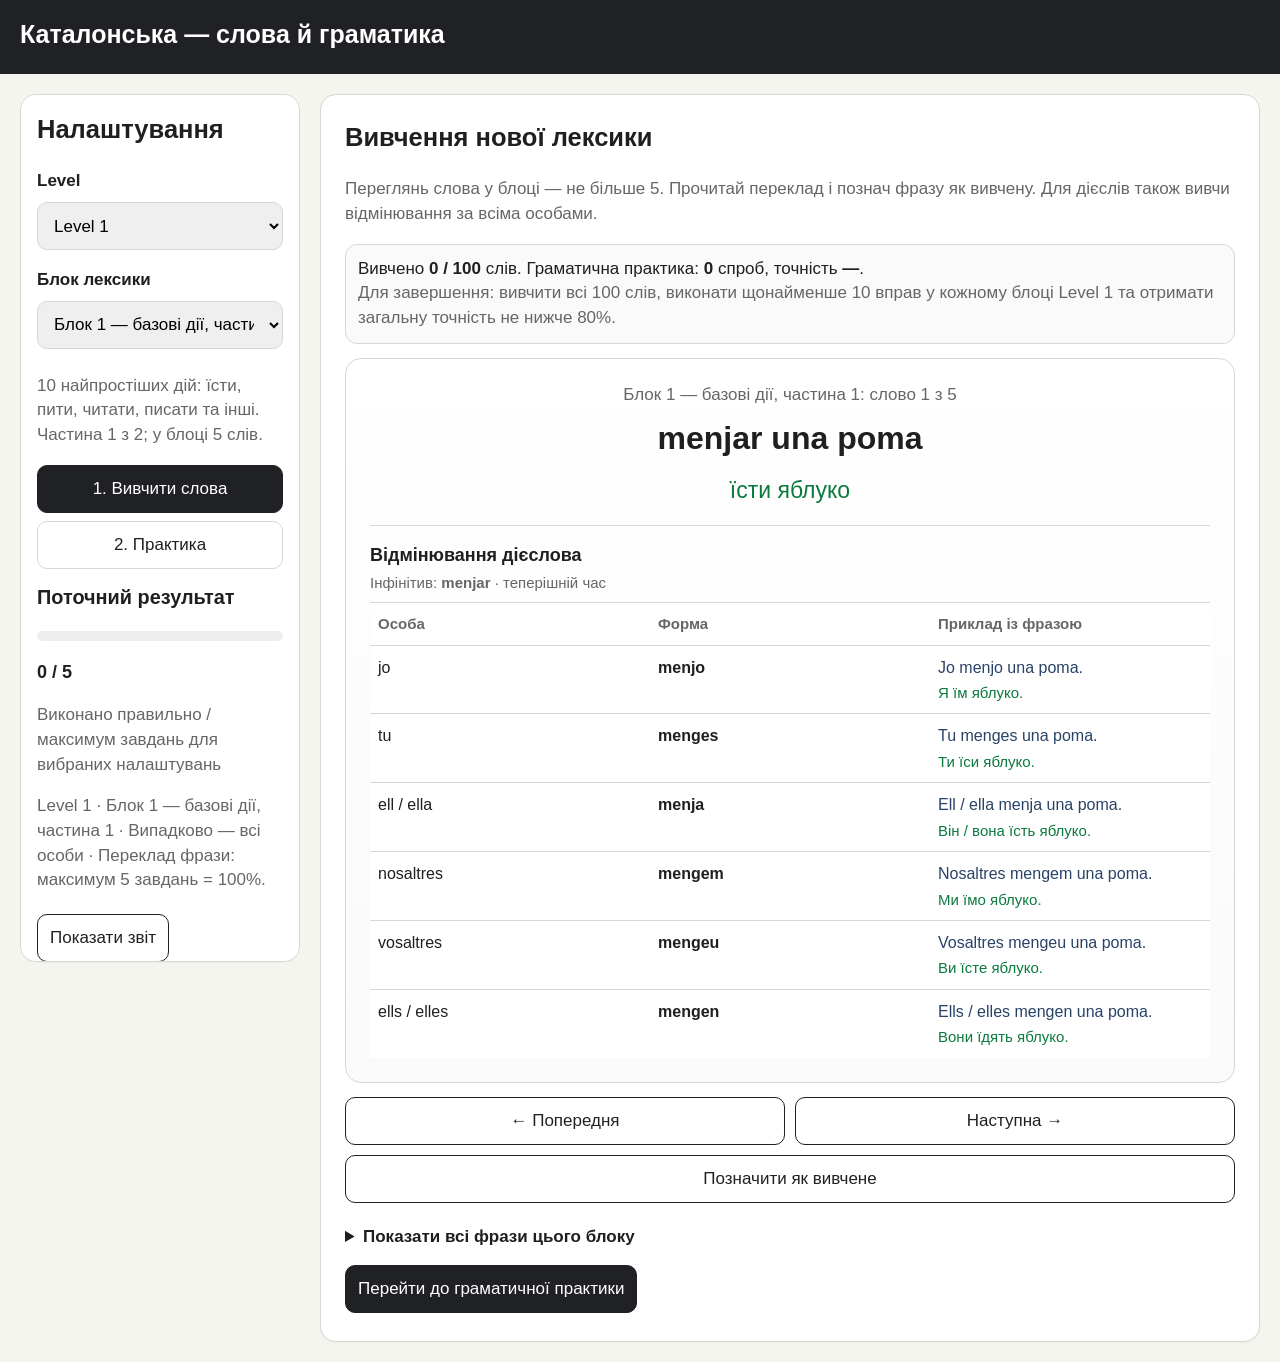
==== grammar.html @ 1c1ea281 "Preserve existing Catalan trainer under Grammar section" ====
<!DOCTYPE html>
<html lang="uk">
<head>
<meta name="robots" content="noindex">
  <meta charset="UTF-8">
  <meta name="viewport" content="width=device-width, initial-scale=1.0">
  <title>Каталонська — слова, дієслова й граматика</title>
  <style>
    :root {
      --bg:#f5f5f0; --card:#fff; --ink:#1f1f1f; --muted:#666; --line:#d8d8d0;
      --accent:#202124; --ok:#0a7a3d; --bad:#b3261e; --warn:#956000;
      --soft:#eef3ff; --soft2:#f2f7f0;
    }
    *{box-sizing:border-box}
    body{margin:0;font-family:Arial,Helvetica,sans-serif;background:var(--bg);color:var(--ink);line-height:1.45}
    header{background:var(--accent);color:#fff;padding:22px 18px}
    header h1{margin:0 0 6px;font-size:25px}
    header p{margin:0;color:#ddd}
    main{max-width:1240px;margin:0 auto;padding:18px;display:grid;grid-template-columns:1fr;gap:16px}
    @media(min-width:980px){main{grid-template-columns:340px 1fr}}
    .card{background:var(--card);border:1px solid var(--line);border-radius:16px;padding:16px;box-shadow:0 1px 2px rgba(0,0,0,.04)}
    h2,h3{margin-top:0}
    label{display:block;margin-top:10px}
    button,input,select{font-size:16px;border-radius:10px;border:1px solid var(--line);padding:10px 12px}
    select,input{width:100%;margin:8px 0}
    button{background:var(--accent);color:#fff;border-color:var(--accent);cursor:pointer;margin:4px 4px 4px 0}
    button.secondary{background:#fff;color:var(--accent)}
    button.danger{background:#8a1c14;border-color:#8a1c14}
    button:disabled{opacity:.55;cursor:not-allowed}
    button.lesson{display:block;width:100%;text-align:left;background:#fff;color:var(--accent);border-color:var(--line);margin:7px 0;padding:9px 11px}
    button.lesson.active{background:var(--accent);color:#fff}
    .lesson-group{border:1px solid var(--line);border-radius:14px;padding:10px;margin:0 0 14px;background:#fafafa}
    .lesson-group:last-child{margin-bottom:0}
    .lesson-group-title{font-size:13px;font-weight:700;color:var(--muted);text-transform:uppercase;letter-spacing:.04em;margin:0 0 8px}
    .lesson-group button.lesson:first-of-type{margin-top:0}
    .lesson-group button.lesson:last-child{margin-bottom:0}
    .muted{color:var(--muted)}
    .phrase-box{background:var(--soft);border-radius:14px;padding:14px;margin:12px 0}
    .phrase-main{font-size:23px;font-weight:bold;margin-bottom:6px}
    .grammar-note{background:var(--soft2);border:1px solid #d7e7d2;border-radius:12px;padding:12px;margin:12px 0}
    .step-title{font-size:21px;margin:6px 0 10px}
    .task{font-size:19px;background:#fafafa;border:1px solid var(--line);border-radius:12px;padding:12px;margin:12px 0}
    .feedback{display:none;padding:12px;border-radius:12px;margin-top:12px}
    .feedback.ok{display:block;background:#e7f6ed;color:var(--ok);border:1px solid #bfe5cd}
    .feedback.bad{display:block;background:#fdecea;color:var(--bad);border:1px solid #f5c7c3}
    .feedback.assisted{display:block;background:#fff7e8;color:var(--warn);border:1px solid #ead3a0}
    .progress{height:10px;background:#eee;border-radius:999px;overflow:hidden;margin:10px 0}
    .bar{height:100%;width:0;background:var(--accent);transition:width .2s ease}
    .score{font-size:18px;font-weight:bold}
    .choices button{display:block;width:100%;background:#fff;color:var(--accent);text-align:left;border-color:var(--line);margin:8px 0}
    .choices button.selected{border-color:var(--accent);background:#f0f0f0}
    .word-bank span{display:inline-block;padding:8px 10px;margin:4px;border:1px solid var(--line);border-radius:10px;background:#fff;cursor:pointer}
    .target{min-height:46px;border:1px dashed #999;border-radius:12px;background:#fafafa;padding:9px;margin:8px 0 12px}
    .build-actions{display:flex;gap:8px;flex-wrap:wrap;margin:10px 0}
    .build-actions button{margin:0}
    table{width:100%;border-collapse:collapse;margin-top:10px;font-size:14px}
    td,th{border-top:1px solid var(--line);padding:7px 4px;text-align:left;vertical-align:top}
    .hint-panel{margin-top:10px;padding:10px;border:1px solid var(--line);border-radius:12px;background:#fafafa}
    .hint-warning{font-size:14px;color:var(--warn);margin:6px 0}
    .metrics{display:grid;grid-template-columns:1fr;gap:10px;margin:12px 0}
    @media(min-width:760px){.metrics{grid-template-columns:repeat(auto-fit,minmax(130px,1fr))}}
    .metric{border:1px solid var(--line);border-radius:12px;padding:12px;background:#fafafa}
    .metric .value{font-size:24px;font-weight:bold}
    .level{padding:10px 12px;border-radius:12px;margin:10px 0;border:1px solid var(--line);background:#fafafa}
    .level.ok{border-color:#bfe5cd;color:var(--ok);background:#e7f6ed}
    .level.warn{border-color:#ead3a0;color:var(--warn);background:#fff7e8}
    .level.bad{border-color:#f5c7c3;color:var(--bad);background:#fdecea}
    .mistakes{max-height:300px;overflow:auto;border:1px solid var(--line);border-radius:12px;background:#fafafa;padding:8px}
    .mistake{border-bottom:1px solid var(--line);padding:8px 4px;font-size:14px}
    .mistake:last-child{border-bottom:none}
    .mode-switch{display:grid;grid-template-columns:1fr 1fr;gap:8px;margin:14px 0}
    button.mode{margin:0;background:#fff;color:var(--accent);border-color:var(--line)}
    button.mode.active{background:var(--accent);color:#fff;border-color:var(--accent)}
    .study-card{border:1px solid var(--line);border-radius:16px;padding:22px;text-align:center;background:linear-gradient(180deg,#fff,#fafafa);margin:14px 0}
    .study-ca{font-size:30px;font-weight:700;margin:8px 0}
    .study-uk{font-size:22px;margin:12px 0;color:var(--ok)}
    .study-conjugation{margin-top:18px;padding-top:16px;border-top:1px solid var(--line);text-align:left}
    .study-conjugation h3{margin:0 0 4px;font-size:18px}
    .study-conjugation .verb-label{font-size:15px;color:var(--muted);margin-bottom:8px}
    .study-conjugation table{margin-top:8px;background:#fff}
    .study-conjugation th{font-size:13px;color:var(--muted)}
    .study-conjugation td:nth-child(2){font-weight:700}
    .study-conjugation .example{color:#294267}
    .study-conjugation .uk-example{margin-top:3px;color:var(--ok);font-size:13px;font-weight:400}
    .phrase-translation{margin-top:6px;padding-top:6px;border-top:1px solid rgba(0,0,0,.12)}
    @media(max-width:620px){
      .study-conjugation th:nth-child(3),
      .study-conjugation td:nth-child(3){display:none}
    }
    .study-actions{display:flex;flex-wrap:wrap;gap:7px;align-items:center}
    .study-actions button{margin:0}
    .study-progress{padding:12px;border:1px solid var(--line);border-radius:12px;background:#fafafa;margin:12px 0}
    .vocab-table td:first-child{font-weight:700}
    .learned-row{background:#eef8f1}
    .learned-badge{display:inline-block;padding:2px 7px;border-radius:999px;background:#e7f6ed;color:var(--ok);font-size:13px}
    .spelling-note{margin-top:7px;padding:8px 10px;border-radius:10px;background:#eef3ff;color:#294267}
    details{margin-top:14px}
    summary{cursor:pointer;font-weight:700;padding:8px 0}
    .hidden{display:none}
    code{background:#eee;padding:2px 5px;border-radius:5px}
  /* Tablet-first touch controls; keep browser zoom and portrait layouts available. */
html{-webkit-text-size-adjust:100%;text-size-adjust:100%}
button,select,input,summary,a.action{touch-action:manipulation}
button,select,input:not([type=checkbox]):not([type=radio]),summary{min-height:44px;box-sizing:border-box}
button,a,input,select,summary{-webkit-tap-highlight-color:rgba(29,99,196,.15)}
input,select,textarea{font-size:16px;max-width:100%}
img,svg{max-width:100%}
@media(hover:none){button:hover:not(:disabled){transform:none}}

main,main>.card{min-width:0}button{white-space:normal}table{overflow-wrap:anywhere}
.word-bank span{display:inline-flex;align-items:center;min-height:44px;box-sizing:border-box}
@media(min-width:960px) and (orientation:landscape){
 body{font-size:17px}header{padding:16px max(20px,env(safe-area-inset-left))}header h1{font-size:25px}
 main{max-width:1366px;padding:20px;grid-template-columns:280px minmax(0,1fr);gap:20px;align-items:start}
 main>aside{position:sticky;top:16px;max-height:calc(100svh - 32px);overflow-y:auto;overscroll-behavior-y:contain;-webkit-overflow-scrolling:touch;padding:18px}
 main>section.card{padding:24px}.card{min-width:0}.mode-switch{grid-template-columns:1fr}
 button,input,select{font-size:17px;min-height:48px}button.lesson{padding:12px}
 .study-actions{display:grid;grid-template-columns:repeat(2,minmax(0,1fr));gap:10px}.study-actions #markLearned{grid-column:1/-1}
 .study-card{padding:24px}.study-ca{font-size:32px}.study-uk{font-size:23px}
 table{font-size:16px;table-layout:fixed}th,td{padding:10px 8px}
 .study-conjugation th,.study-conjugation .uk-example{font-size:15px}
 .choices{display:grid;grid-template-columns:repeat(2,minmax(0,1fr));gap:12px}.choices button{margin:0;min-height:64px}
 .word-bank{display:flex;gap:10px;flex-wrap:wrap}.word-bank span{margin:0;padding:12px}
 .task{font-size:21px}.phrase-main{font-size:25px}.hint-warning,.mistake{font-size:16px}
 .metrics{grid-template-columns:repeat(2,minmax(0,1fr))}
 .mistakes{max-height:none;overflow:visible}
}


</style>
</head>
<body>
<header>
  <h1>Каталонська — слова й граматика</h1>
</header>

<main>
  <aside class="card">
    <h2>Налаштування</h2>

    <label for="levelSelect"><b>Level</b></label>
    <select id="levelSelect">
      <option value="level1">Level 1</option>
      <option value="level2">Level 2</option>
      <option value="level3">Level 3</option>
      <option value="level4">Level 4</option>
    </select>

    <label for="blockSelect"><b>Блок лексики</b></label>
    <select id="blockSelect"></select>
    <p class="muted" id="blockDescription"></p>

    <div class="mode-switch" aria-label="Режим роботи">
      <button class="mode active" id="studyMode" type="button">1. Вивчити слова</button>
      <button class="mode" id="practiceMode" type="button">2. Практика</button>
    </div>

    <div id="grammarControls" class="hidden">
      <label for="personSelect"><b>Граматична особа</b></label>
      <select id="personSelect">
        <option value="random">Випадково — всі особи</option>
        <option value="jo">jo</option>
        <option value="tu">tu</option>
        <option value="ell">ell / ella</option>
        <option value="nosaltres">nosaltres</option>
        <option value="vosaltres">vosaltres</option>
        <option value="ells">ells / elles</option>
      </select>

      <h3>Мініуроки</h3>
      <div class="lesson-group">
        <div class="lesson-group-title">Фрази</div>
        <button class="lesson active" data-lesson="phrase">1. Переклад фрази</button>
        <button class="lesson" data-lesson="choice">2. Обери фразу</button>
      </div>

      <div class="lesson-group">
        <div class="lesson-group-title">Модальні конструкції</div>
        <button class="lesson" data-lesson="modal">3. He de / Puc / Vull</button>
      </div>

      <div class="lesson-group">
        <div class="lesson-group-title">Склади речення</div>
        <button class="lesson" data-lesson="present_build">4. Теперішній час</button>
        <button class="lesson" data-lesson="negative_build">5. Заперечення</button>
        <button class="lesson" data-lesson="question_build">6. Питання</button>
        <button class="lesson" data-lesson="past_build">7. Минулий час</button>
        <button class="lesson" data-lesson="future_build">8. Майбутній час</button>
      </div>

      <div class="lesson-group">
        <div class="lesson-group-title">Заповни</div>
        <button class="lesson" data-lesson="present_fill">9. Теперішній час</button>
        <button class="lesson" data-lesson="negative_fill">10. Заперечення</button>
        <button class="lesson" data-lesson="question_fill">11. Питання</button>
        <button class="lesson" data-lesson="past_fill">12. Минулий час</button>
        <button class="lesson" data-lesson="future_fill">13. Майбутній час</button>
      </div>

      <div class="lesson-group">
        <div class="lesson-group-title">Повторення</div>
        <button class="lesson" data-lesson="mixed">14. Змішана практика</button>
      </div>
    </div>

    <h3>Поточний результат</h3>
    <div class="progress"><div class="bar" id="bar"></div></div>
    <p class="score"><span id="correct">0</span> / <span id="total">0</span></p>
    <p class="muted">Виконано правильно / максимум завдань для вибраних налаштувань</p>
    <p class="muted" id="filterMaximum"></p>

    <button class="secondary" id="showReport">Показати звіт</button>
    <button class="secondary" id="exportCsv">Експорт CSV</button>
    <button class="danger" id="reset">Очистити результат</button>
  </aside>

  <section class="card">
    <div id="studyPanel">
      <h2>Вивчення нової лексики</h2>
      <p class="muted">Переглянь слова у блоці — не більше 5. Прочитай переклад і познач фразу як вивчену. Для дієслів також вивчи відмінювання за всіма особами.</p>

      <div id="beginnerProgress" class="study-progress"></div>

      <div class="study-card">
        <div class="muted" id="studyCounter"></div>
        <div class="study-ca" id="studyCa"></div>
        <div class="study-uk" id="studyUk"></div>
        <div class="study-conjugation" id="studyConjugation"></div>
      </div>

      <div class="study-actions">
        <button class="secondary" id="studyPrev" type="button">← Попередня</button>
        <button class="secondary" id="studyNext" type="button">Наступна →</button>
        <button class="secondary" id="markLearned" type="button">Позначити як вивчене</button>
      </div>

      <details>
        <summary>Показати всі фрази цього блоку</summary>
        <table class="vocab-table" id="vocabTable">
          <thead><tr><th>Каталонською</th><th>Українською</th><th>Статус</th></tr></thead>
          <tbody></tbody>
        </table>
      </details>

      <button id="goToPractice" type="button">Перейти до граматичної практики</button>
    </div>

    <div id="practicePanel" class="hidden">
      <h2 id="lessonTitle"></h2>

      <div class="phrase-box">
        <div class="phrase-main" id="ukPhrase"></div>
        <div class="muted">Блок: <b id="activeBlockTitle"></b></div>
        <div class="muted">Каталонська фраза після перевірки: <b id="caPhrase">—</b></div>
      </div>

      <div class="grammar-note" id="grammarNote"></div>
      <div id="exercise"></div>
      <div id="feedback" class="feedback"></div>

      <button id="check">Перевірити</button>
      <button class="secondary" id="next" disabled>Наступне завдання</button>
      <p class="muted">Оцінюється тільки перша перевірка. Великі/малі літери та каталонські наголоси не знижують бал. Якщо відкрити підказку до перевірки, бал не нараховується.</p>
    </div>

    <div id="reportPanel" class="hidden">
      <h2>Звіт про якість роботи</h2>
      <p class="muted">Дані зберігаються локально в браузері цього пристрою.</p>

      <div id="qualityLevel" class="level"></div>

      <div class="metrics">
        <div class="metric"><div class="value" id="mAccuracy">0%</div><div>Виконання вибраного набору</div></div>
        <div class="metric"><div class="value" id="mCorrect">0</div><div>Правильно без підказки</div></div>
        <div class="metric"><div class="value" id="mHints">0</div><div>Використано підказок</div></div>
        <div class="metric"><div class="value" id="mAttempts">0</div><div>Усього спроб</div></div>
        <div class="metric"><div class="value" id="mTime">0 c</div><div>Середній час</div></div>
        <div class="metric"><div class="value" id="mSpelling">0</div><div>Підказки з написання</div></div>
      </div>

      <h3>Час роботи сьогодні — поточний блок</h3>
      <div class="time-summary" id="todayTimeSummary">
        <div class="metrics">
          <div class="metric"><div class="value" id="tElapsed">—</div><div>Від початку до завершення</div></div>
          <div class="metric"><div class="value" id="tActive">—</div><div>Активний час</div></div>
          <div class="metric"><div class="value" id="tIdle">—</div><div>Неактивний час</div></div>
          <div class="metric"><div class="value" id="tWindow">—</div><div>Початок → остання активність</div></div>
        </div>
        <div id="tLessons" class="grammar-note"></div>
        <p class="muted">Неактивність визначається за паузами між діями. Якщо немає кліків, вводу з клавіатури або прокручування понад 2 хвилини, час після перших 2 хвилин паузи рахується як неактивний. Час до першої та після останньої активності не враховується.</p>
      </div>

      <h3>Результат за блоками</h3>
      <table id="blockTable"><thead><tr><th>Блок</th><th>Правильно</th><th>Усього</th><th>Точність</th><th>Оцінка</th></tr></thead><tbody></tbody></table>

      <h3>Результат за мініуроками</h3>
      <table id="lessonTable"><thead><tr><th>Мініурок</th><th>Правильно</th><th>Усього</th><th>Точність</th><th>Оцінка</th></tr></thead><tbody></tbody></table>

      <h3>Результат за особами</h3>
      <table id="personTable"><thead><tr><th>Особа</th><th>Правильно</th><th>Усього</th><th>Точність</th><th>Оцінка</th></tr></thead><tbody></tbody></table>

      <h3>Що потрібно повторити</h3>
      <div id="recommendations"></div>

      <h3>Останні незараховані відповіді</h3>
      <div id="mistakes" class="mistakes"></div>

      <button class="secondary" id="backToPractice">Повернутися до вправ</button>
    </div>
  </section>
</main>

<script>
const BLOCKS = [
  {
    "id": "beginner1_five1",
    "level": "level1",
    "title": "Блок 1 — базові дії, частина 1",
    "description": "10 найпростіших дій: їсти, пити, читати, писати та інші. Частина 1 з 2; у блоці 5 слів.",
    "phrases": [
      {
        "ca": "menjar una poma",
        "uk": "їсти яблуко"
      },
      {
        "ca": "beure aigua",
        "uk": "пити воду"
      },
      {
        "ca": "llegir un llibre",
        "uk": "читати книжку"
      },
      {
        "ca": "escriure una paraula",
        "uk": "писати слово"
      },
      {
        "ca": "mirar un dibuix",
        "uk": "дивитися на малюнок"
      }
    ]
  },
  {
    "id": "beginner1_five2",
    "level": "level1",
    "title": "Блок 2 — базові дії, частина 2",
    "description": "10 найпростіших дій: їсти, пити, читати, писати та інші. Частина 2 з 2; у блоці 5 слів.",
    "phrases": [
      {
        "ca": "escoltar música",
        "uk": "слухати музику"
      },
      {
        "ca": "parlar català",
        "uk": "говорити каталонською"
      },
      {
        "ca": "obrir la porta",
        "uk": "відчиняти двері"
      },
      {
        "ca": "tancar la finestra",
        "uk": "зачиняти вікно"
      },
      {
        "ca": "dormir bé",
        "uk": "добре спати"
      }
    ]
  },
  {
    "id": "beginner2_five1",
    "level": "level1",
    "title": "Блок 3 — удома, частина 1",
    "description": "10 простих фраз про дім і щоденні домашні справи. Частина 1 з 2; у блоці 5 слів.",
    "phrases": [
      {
        "ca": "viure en una casa",
        "uk": "жити в будинку"
      },
      {
        "ca": "entrar a l’habitació",
        "uk": "заходити до кімнати"
      },
      {
        "ca": "sortir de casa",
        "uk": "виходити з дому"
      },
      {
        "ca": "netejar la taula",
        "uk": "прибирати стіл"
      },
      {
        "ca": "rentar els plats",
        "uk": "мити посуд"
      }
    ]
  },
  {
    "id": "beginner2_five2",
    "level": "level1",
    "title": "Блок 4 — удома, частина 2",
    "description": "10 простих фраз про дім і щоденні домашні справи. Частина 2 з 2; у блоці 5 слів.",
    "phrases": [
      {
        "ca": "preparar l’esmorzar",
        "uk": "готувати сніданок"
      },
      {
        "ca": "ajudar a casa",
        "uk": "допомагати вдома"
      },
      {
        "ca": "buscar les claus",
        "uk": "шукати ключі"
      },
      {
        "ca": "trobar la motxilla",
        "uk": "знаходити рюкзак"
      },
      {
        "ca": "seure a la cadira",
        "uk": "сідати на стілець"
      }
    ]
  },
  {
    "id": "beginner3_five1",
    "level": "level1",
    "title": "Блок 5 — школа, частина 1",
    "description": "10 базових фраз про уроки, завдання та клас. Частина 1 з 2; у блоці 5 слів.",
    "phrases": [
      {
        "ca": "anar a l’escola",
        "uk": "йти до школи"
      },
      {
        "ca": "estudiar català",
        "uk": "вивчати каталонську"
      },
      {
        "ca": "fer els deures",
        "uk": "робити домашнє завдання"
      },
      {
        "ca": "preguntar a la mestra",
        "uk": "запитувати вчительку"
      },
      {
        "ca": "respondre una pregunta",
        "uk": "відповідати на запитання"
      }
    ]
  },
  {
    "id": "beginner3_five2",
    "level": "level1",
    "title": "Блок 6 — школа, частина 2",
    "description": "10 базових фраз про уроки, завдання та клас. Частина 2 з 2; у блоці 5 слів.",
    "phrases": [
      {
        "ca": "treballar en grup",
        "uk": "працювати в групі"
      },
      {
        "ca": "dibuixar un mapa",
        "uk": "малювати карту"
      },
      {
        "ca": "comptar fins a deu",
        "uk": "рахувати до десяти"
      },
      {
        "ca": "aprendre una paraula",
        "uk": "вивчати слово"
      },
      {
        "ca": "recordar la resposta",
        "uk": "пам’ятати відповідь"
      }
    ]
  },
  {
    "id": "beginner4_five1",
    "level": "level1",
    "title": "Блок 7 — сім’я та друзі, частина 1",
    "description": "10 простих фраз про родину, друзів і спілкування. Частина 1 з 2; у блоці 5 слів.",
    "phrases": [
      {
        "ca": "veure la família",
        "uk": "бачити родину"
      },
      {
        "ca": "visitar els avis",
        "uk": "відвідувати бабусю й дідуся"
      },
      {
        "ca": "jugar amb un amic",
        "uk": "гратися з другом"
      },
      {
        "ca": "parlar amb la mare",
        "uk": "розмовляти з мамою"
      },
      {
        "ca": "ajudar el pare",
        "uk": "допомагати татові"
      }
    ]
  },
  {
    "id": "beginner4_five2",
    "level": "level1",
    "title": "Блок 8 — сім’я та друзі, частина 2",
    "description": "10 простих фраз про родину, друзів і спілкування. Частина 2 з 2; у блоці 5 слів.",
    "phrases": [
      {
        "ca": "estimar la família",
        "uk": "любити родину"
      },
      {
        "ca": "compartir una joguina",
        "uk": "ділитися іграшкою"
      },
      {
        "ca": "esperar una amiga",
        "uk": "чекати на подругу"
      },
      {
        "ca": "donar les gràcies",
        "uk": "дякувати"
      },
      {
        "ca": "saludar un company",
        "uk": "вітатися з однокласником"
      }
    ]
  },
  {
    "id": "beginner5_five1",
    "level": "level1",
    "title": "Блок 9 — мій день, частина 1",
    "description": "10 фраз про ранкові справи, школу, їжу та сон. Частина 1 з 2; у блоці 5 слів.",
    "phrases": [
      {
        "ca": "llevar-se al matí",
        "uk": "вставати вранці"
      },
      {
        "ca": "rentar-se la cara",
        "uk": "мити обличчя"
      },
      {
        "ca": "vestir-se ràpid",
        "uk": "швидко одягатися"
      },
      {
        "ca": "esmorzar a casa",
        "uk": "снідати вдома"
      },
      {
        "ca": "anar a l’escola",
        "uk": "йти до школи"
      }
    ]
  },
  {
    "id": "beginner5_five2",
    "level": "level1",
    "title": "Блок 10 — мій день, частина 2",
    "description": "10 фраз про ранкові справи, школу, їжу та сон. Частина 2 з 2; у блоці 5 слів.",
    "phrases": [
      {
        "ca": "tornar a casa",
        "uk": "повертатися додому"
      },
      {
        "ca": "dinar amb la família",
        "uk": "обідати з родиною"
      },
      {
        "ca": "descansar una estona",
        "uk": "трохи відпочивати"
      },
      {
        "ca": "sopar a les vuit",
        "uk": "вечеряти о восьмій"
      },
      {
        "ca": "anar a dormir",
        "uk": "йти спати"
      }
    ]
  },
  {
    "id": "beginner6_five1",
    "level": "level1",
    "title": "Блок 11 — їжа та напої, частина 1",
    "description": "10 базових фраз про продукти, приготування їжі та бажання. Частина 1 з 2; у блоці 5 слів.",
    "phrases": [
      {
        "ca": "comprar pa",
        "uk": "купувати хліб"
      },
      {
        "ca": "menjar fruita",
        "uk": "їсти фрукти"
      },
      {
        "ca": "beure llet",
        "uk": "пити молоко"
      },
      {
        "ca": "cuinar arròs",
        "uk": "готувати рис"
      },
      {
        "ca": "tallar una poma",
        "uk": "різати яблуко"
      }
    ]
  },
  {
    "id": "beginner6_five2",
    "level": "level1",
    "title": "Блок 12 — їжа та напої, частина 2",
    "description": "10 базових фраз про продукти, приготування їжі та бажання. Частина 2 з 2; у блоці 5 слів.",
    "phrases": [
      {
        "ca": "preparar una amanida",
        "uk": "готувати салат"
      },
      {
        "ca": "posar la taula",
        "uk": "накривати на стіл"
      },
      {
        "ca": "tenir gana",
        "uk": "бути голодним"
      },
      {
        "ca": "tenir set",
        "uk": "хотіти пити"
      },
      {
        "ca": "voler un gelat",
        "uk": "хотіти морозиво"
      }
    ]
  },
  {
    "id": "beginner7_five1",
    "level": "level1",
    "title": "Блок 13 — місця та напрямки, частина 1",
    "description": "10 простих фраз про дорогу, транспорт і рух. Частина 1 з 2; у блоці 5 слів.",
    "phrases": [
      {
        "ca": "anar al parc",
        "uk": "йти до парку"
      },
      {
        "ca": "caminar pel carrer",
        "uk": "йти вулицею"
      },
      {
        "ca": "girar a la dreta",
        "uk": "повертати праворуч"
      },
      {
        "ca": "girar a l’esquerra",
        "uk": "повертати ліворуч"
      },
      {
        "ca": "entrar a la botiga",
        "uk": "заходити до магазину"
      }
    ]
  },
  {
    "id": "beginner7_five2",
    "level": "level1",
    "title": "Блок 14 — місця та напрямки, частина 2",
    "description": "10 простих фраз про дорогу, транспорт і рух. Частина 2 з 2; у блоці 5 слів.",
    "phrases": [
      {
        "ca": "sortir de l’escola",
        "uk": "виходити зі школи"
      },
      {
        "ca": "esperar l’autobús",
        "uk": "чекати на автобус"
      },
      {
        "ca": "pujar les escales",
        "uk": "підійматися сходами"
      },
      {
        "ca": "baixar les escales",
        "uk": "спускатися сходами"
      },
      {
        "ca": "arribar a casa",
        "uk": "приходити додому"
      }
    ]
  },
  {
    "id": "beginner8_five1",
    "level": "level1",
    "title": "Блок 15 — одяг і погода, частина 1",
    "description": "10 базових фраз про одяг, температуру та погоду. Частина 1 з 2; у блоці 5 слів.",
    "phrases": [
      {
        "ca": "portar una jaqueta",
        "uk": "носити куртку"
      },
      {
        "ca": "posar-se un abric",
        "uk": "одягати пальто"
      },
      {
        "ca": "treure les sabates",
        "uk": "знімати взуття"
      },
      {
        "ca": "obrir el paraigua",
        "uk": "розкривати парасолю"
      },
      {
        "ca": "tenir fred",
        "uk": "мерзнути"
      }
    ]
  },
  {
    "id": "beginner8_five2",
    "level": "level1",
    "title": "Блок 16 — одяг і погода, частина 2",
    "description": "10 базових фраз про одяг, температуру та погоду. Частина 2 з 2; у блоці 5 слів.",
    "phrases": [
      {
        "ca": "tenir calor",
        "uk": "відчувати спеку"
      },
      {
        "ca": "mirar la pluja",
        "uk": "дивитися на дощ"
      },
      {
        "ca": "jugar amb la neu",
        "uk": "гратися зі снігом"
      },
      {
        "ca": "veure el sol",
        "uk": "бачити сонце"
      },
      {
        "ca": "esperar bon temps",
        "uk": "чекати гарної погоди"
      }
    ]
  },
  {
    "id": "beginner9_five1",
    "level": "level1",
    "title": "Блок 17 — почуття та потреби, частина 1",
    "description": "10 простих фраз про самопочуття, потреби та емоції. Частина 1 з 2; у блоці 5 слів.",
    "phrases": [
      {
        "ca": "sentir-se bé",
        "uk": "почуватися добре"
      },
      {
        "ca": "sentir-se malament",
        "uk": "почуватися погано"
      },
      {
        "ca": "tenir por",
        "uk": "боятися"
      },
      {
        "ca": "tenir son",
        "uk": "хотіти спати"
      },
      {
        "ca": "necessitar ajuda",
        "uk": "потребувати допомоги"
      }
    ]
  },
  {
    "id": "beginner9_five2",
    "level": "level1",
    "title": "Блок 18 — почуття та потреби, частина 2",
    "description": "10 простих фраз про самопочуття, потреби та емоції. Частина 2 з 2; у блоці 5 слів.",
    "phrases": [
      {
        "ca": "voler descansar",
        "uk": "хотіти відпочити"
      },
      {
        "ca": "poder continuar",
        "uk": "могти продовжувати"
      },
      {
        "ca": "dir la veritat",
        "uk": "казати правду"
      },
      {
        "ca": "riure molt",
        "uk": "багато сміятися"
      },
      {
        "ca": "plorar una mica",
        "uk": "трохи плакати"
      }
    ]
  },
  {
    "id": "beginner10_five1",
    "level": "level1",
    "title": "Блок 19 — просте спілкування, частина 1",
    "description": "Останні 10 фраз Level 1: привітання, відповіді та прохання. Частина 1 з 2; у блоці 5 слів.",
    "phrases": [
      {
        "ca": "dir bon dia",
        "uk": "казати «добрий день»"
      },
      {
        "ca": "dir bona nit",
        "uk": "казати «добраніч»"
      },
      {
        "ca": "demanar perdó",
        "uk": "просити вибачення"
      },
      {
        "ca": "donar les gràcies",
        "uk": "дякувати"
      },
      {
        "ca": "preguntar el nom",
        "uk": "запитувати ім’я"
      }
    ]
  },
  {
    "id": "beginner10_five2",
    "level": "level1",
    "title": "Блок 20 — просте спілкування, частина 2",
    "description": "Останні 10 фраз Level 1: привітання, відповіді та прохання. Частина 2 з 2; у блоці 5 слів.",
    "phrases": [
      {
        "ca": "respondre que sí",
        "uk": "відповідати «так»"
      },
      {
        "ca": "respondre que no",
        "uk": "відповідати «ні»"
      },
      {
        "ca": "parlar a poc a poc",
        "uk": "говорити повільно"
      },
      {
        "ca": "repetir una paraula",
        "uk": "повторювати слово"
      },
      {
        "ca": "entendre la pregunta",
        "uk": "розуміти запитання"
      }
    ]
  },
  {
    "id": "level2_1_five1",
    "level": "level2",
    "title": "Блок 1 — у школі, частина 1",
    "description": "Шкільні дії, інструкції та просте спілкування на уроці. Частина 1 з 2; у блоці 5 слів.",
    "phrases": [
      {
        "ca": "portar el material escolar",
        "uk": "приносити шкільне приладдя"
      },
      {
        "ca": "arribar a l’escola a temps",
        "uk": "приходити до школи вчасно"
      },
      {
        "ca": "escoltar la mestra",
        "uk": "слухати вчительку"
      },
      {
        "ca": "treballar en parella",
        "uk": "працювати в парі"
      },
      {
        "ca": "fer una pregunta",
        "uk": "ставити запитання"
      }
    ]
  },
  {
    "id": "level2_1_five2",
    "level": "level2",
    "title": "Блок 2 — у школі, частина 2",
    "description": "Шкільні дії, інструкції та просте спілкування на уроці. Частина 2 з 2; у блоці 5 слів.",
    "phrases": [
      {
        "ca": "demanar ajuda",
        "uk": "просити допомоги"
      },
      {
        "ca": "escriure una resposta completa",
        "uk": "писати повну відповідь"
      },
      {
        "ca": "llegir en veu alta",
        "uk": "читати вголос"
      },
      {
        "ca": "corregir un error",
        "uk": "виправляти помилку"
      },
      {
        "ca": "preparar un examen",
        "uk": "готуватися до іспиту"
      }
    ]
  },
  {
    "id": "level2_2_five1",
    "level": "level2",
    "title": "Блок 3 — розпорядок дня, частина 1",
    "description": "Щоденні справи з точнішим описом часу та послідовності. Частина 1 з 2; у блоці 5 слів.",
    "phrases": [
      {
        "ca": "llevar-se a les set",
        "uk": "вставати о сьомій"
      },
      {
        "ca": "rentar-se les dents",
        "uk": "чистити зуби"
      },
      {
        "ca": "vestir-se abans d’esmorzar",
        "uk": "одягатися перед сніданком"
      },
      {
        "ca": "preparar la motxilla",
        "uk": "готувати рюкзак"
      },
      {
        "ca": "sortir de casa d’hora",
        "uk": "виходити з дому рано"
      }
    ]
  },
  {
    "id": "level2_2_five2",
    "level": "level2",
    "title": "Блок 4 — розпорядок дня, частина 2",
    "description": "Щоденні справи з точнішим описом часу та послідовності. Частина 2 з 2; у блоці 5 слів.",
    "phrases": [
      {
        "ca": "caminar fins a l’escola",
        "uk": "йти пішки до школи"
      },
      {
        "ca": "tornar a casa a la tarda",
        "uk": "повертатися додому після обіду"
      },
      {
        "ca": "fer els deures després de dinar",
        "uk": "робити домашнє завдання після обіду"
      },
      {
        "ca": "descansar mitja hora",
        "uk": "відпочивати пів години"
      },
      {
        "ca": "anar a dormir d’hora",
        "uk": "лягати спати рано"
      }
    ]
  },
  {
    "id": "level2_3_five1",
    "level": "level2",
    "title": "Блок 5 — домашні справи, частина 1",
    "description": "Прості обов’язки вдома та догляд за кімнатою. Частина 1 з 2; у блоці 5 слів.",
    "phrases": [
      {
        "ca": "fer el llit",
        "uk": "застеляти ліжко"
      },
      {
        "ca": "netejar l’habitació",
        "uk": "прибирати кімнату"
      },
      {
        "ca": "rentar la roba",
        "uk": "прати одяг"
      },
      {
        "ca": "treure la brossa",
        "uk": "виносити сміття"
      },
      {
        "ca": "posar la taula",
        "uk": "накривати на стіл"
      }
    ]
  },
  {
    "id": "level2_3_five2",
    "level": "level2",
    "title": "Блок 6 — домашні справи, частина 2",
    "description": "Прості обов’язки вдома та догляд за кімнатою. Частина 2 з 2; у блоці 5 слів.",
    "phrases": [
      {
        "ca": "preparar el sopar",
        "uk": "готувати вечерю"
      },
      {
        "ca": "obrir les finestres",
        "uk": "відчиняти вікна"
      },
      {
        "ca": "tancar la porta amb clau",
        "uk": "замикати двері на ключ"
      },
      {
        "ca": "ajudar la família",
        "uk": "допомагати родині"
      },
      {
        "ca": "buscar una cosa perduda",
        "uk": "шукати загублену річ"
      }
    ]
  },
  {
    "id": "level2_4_five1",
    "level": "level2",
    "title": "Блок 7 — їжа та покупки, частина 1",
    "description": "Покупки, просте замовлення їжі та приготування страв. Частина 1 з 2; у блоці 5 слів.",
    "phrases": [
      {
        "ca": "comprar fruita i verdura",
        "uk": "купувати фрукти й овочі"
      },
      {
        "ca": "demanar un entrepà",
        "uk": "замовляти бутерброд"
      },
      {
        "ca": "triar una beguda",
        "uk": "обирати напій"
      },
      {
        "ca": "pagar el compte",
        "uk": "оплачувати рахунок"
      },
      {
        "ca": "preparar un berenar",
        "uk": "готувати перекус"
      }
    ]
  },
  {
    "id": "level2_4_five2",
    "level": "level2",
    "title": "Блок 8 — їжа та покупки, частина 2",
    "description": "Покупки, просте замовлення їжі та приготування страв. Частина 2 з 2; у блоці 5 слів.",
    "phrases": [
      {
        "ca": "tallar el pa",
        "uk": "різати хліб"
      },
      {
        "ca": "cuinar pasta",
        "uk": "готувати макарони"
      },
      {
        "ca": "posar llet als cereals",
        "uk": "додавати молоко до пластівців"
      },
      {
        "ca": "beure suc de taronja",
        "uk": "пити апельсиновий сік"
      },
      {
        "ca": "voler unes postres",
        "uk": "хотіти десерт"
      }
    ]
  },
  {
    "id": "level2_5_five1",
    "level": "level2",
    "title": "Блок 9 — місто і транспорт, частина 1",
    "description": "Пересування містом, автобусом і пошук потрібного місця. Частина 1 з 2; у блоці 5 слів.",
    "phrases": [
      {
        "ca": "anar a la biblioteca",
        "uk": "йти до бібліотеки"
      },
      {
        "ca": "esperar l’autobús",
        "uk": "чекати на автобус"
      },
      {
        "ca": "pujar a l’autobús",
        "uk": "сідати в автобус"
      },
      {
        "ca": "baixar a la parada següent",
        "uk": "виходити на наступній зупинці"
      },
      {
        "ca": "caminar fins al parc",
        "uk": "йти пішки до парку"
      }
    ]
  },
  {
    "id": "level2_5_five2",
    "level": "level2",
    "title": "Блок 10 — місто і транспорт, частина 2",
    "description": "Пересування містом, автобусом і пошук потрібного місця. Частина 2 з 2; у блоці 5 слів.",
    "phrases": [
      {
        "ca": "girar després del semàfor",
        "uk": "повертати після світлофора"
      },
      {
        "ca": "entrar a la farmàcia",
        "uk": "заходити до аптеки"
      },
      {
        "ca": "sortir del supermercat",
        "uk": "виходити із супермаркету"
      },
      {
        "ca": "arribar a l’estació",
        "uk": "прибувати на станцію"
      },
      {
        "ca": "tornar a casa en autobús",
        "uk": "повертатися додому автобусом"
      }
    ]
  },
  {
    "id": "level2_6_five1",
    "level": "level2",
    "title": "Блок 11 — здоров’я, частина 1",
    "description": "Прості фрази про самопочуття, відпочинок і здорові звички. Частина 1 з 2; у блоці 5 слів.",
    "phrases": [
      {
        "ca": "tenir mal de cap",
        "uk": "мати головний біль"
      },
      {
        "ca": "tenir mal de panxa",
        "uk": "мати біль у животі"
      },
      {
        "ca": "necessitar descansar",
        "uk": "потребувати відпочинку"
      },
      {
        "ca": "beure molta aigua",
        "uk": "пити багато води"
      },
      {
        "ca": "menjar aliments saludables",
        "uk": "їсти корисні продукти"
      }
    ]
  },
  {
    "id": "level2_6_five2",
    "level": "level2",
    "title": "Блок 12 — здоров’я, частина 2",
    "description": "Прості фрази про самопочуття, відпочинок і здорові звички. Частина 2 з 2; у блоці 5 слів.",
    "phrases": [
      {
        "ca": "prendre un medicament",
        "uk": "приймати ліки"
      },
      {
        "ca": "anar al metge",
        "uk": "йти до лікаря"
      },
      {
        "ca": "dormir vuit hores",
        "uk": "спати вісім годин"
      },
      {
        "ca": "caminar cada dia",
        "uk": "ходити пішки щодня"
      },
      {
        "ca": "sentir-se millor",
        "uk": "почуватися краще"
      }
    ]
  },
  {
    "id": "level2_7_five1",
    "level": "level2",
    "title": "Блок 13 — вільний час, частина 1",
    "description": "Хобі, спорт, музика, читання та культурні заняття. Частина 1 з 2; у блоці 5 слів.",
    "phrases": [
      {
        "ca": "fer esport després de classe",
        "uk": "займатися спортом після уроків"
      },
      {
        "ca": "jugar a futbol",
        "uk": "грати у футбол"
      },
      {
        "ca": "mirar una pel·lícula",
        "uk": "дивитися фільм"
      },
      {
        "ca": "llegir un còmic",
        "uk": "читати комікс"
      },
      {
        "ca": "escoltar una cançó nova",
        "uk": "слухати нову пісню"
      }
    ]
  },
  {
    "id": "level2_7_five2",
    "level": "level2",
    "title": "Блок 14 — вільний час, частина 2",
    "description": "Хобі, спорт, музика, читання та культурні заняття. Частина 2 з 2; у блоці 5 слів.",
    "phrases": [
      {
        "ca": "dibuixar un personatge",
        "uk": "малювати персонажа"
      },
      {
        "ca": "fer una foto",
        "uk": "робити фотографію"
      },
      {
        "ca": "visitar un museu",
        "uk": "відвідувати музей"
      },
      {
        "ca": "aprendre una cançó",
        "uk": "вивчати пісню"
      },
      {
        "ca": "caminar amb els amics",
        "uk": "гуляти з друзями"
      }
    ]
  },
  {
    "id": "level2_8_five1",
    "level": "level2",
    "title": "Блок 15 — друзі та родина, частина 1",
    "description": "Спілкування, допомога, спільні заняття та повага до інших. Частина 1 з 2; у блоці 5 слів.",
    "phrases": [
      {
        "ca": "parlar amb els companys",
        "uk": "розмовляти з однокласниками"
      },
      {
        "ca": "ajudar una amiga",
        "uk": "допомагати подрузі"
      },
      {
        "ca": "compartir una idea",
        "uk": "ділитися ідеєю"
      },
      {
        "ca": "esperar un amic",
        "uk": "чекати на друга"
      },
      {
        "ca": "donar un regal",
        "uk": "дарувати подарунок"
      }
    ]
  },
  {
    "id": "level2_8_five2",
    "level": "level2",
    "title": "Блок 16 — друзі та родина, частина 2",
    "description": "Спілкування, допомога, спільні заняття та повага до інших. Частина 2 з 2; у блоці 5 слів.",
    "phrases": [
      {
        "ca": "explicar una història",
        "uk": "розповідати історію"
      },
      {
        "ca": "respectar una opinió",
        "uk": "поважати думку"
      },
      {
        "ca": "visitar els avis",
        "uk": "відвідувати бабусю й дідуся"
      },
      {
        "ca": "jugar amb els cosins",
        "uk": "гратися з двоюрідними братами й сестрами"
      },
      {
        "ca": "treballar amb una altra persona",
        "uk": "працювати з іншою людиною"
      }
    ]
  },
  {
    "id": "level2_9_five1",
    "level": "level2",
    "title": "Блок 17 — погода та одяг, частина 1",
    "description": "Одяг за погодою та прості дії в дощовий або теплий день. Частина 1 з 2; у блоці 5 слів.",
    "phrases": [
      {
        "ca": "portar sabates còmodes",
        "uk": "носити зручне взуття"
      },
      {
        "ca": "posar-se una gorra",
        "uk": "одягати кепку"
      },
      {
        "ca": "treure la jaqueta",
        "uk": "знімати куртку"
      },
      {
        "ca": "obrir el paraigua",
        "uk": "розкривати парасолю"
      },
      {
        "ca": "mirar la previsió del temps",
        "uk": "дивитися прогноз погоди"
      }
    ]
  },
  {
    "id": "level2_9_five2",
    "level": "level2",
    "title": "Блок 18 — погода та одяг, частина 2",
    "description": "Одяг за погодою та прості дії в дощовий або теплий день. Частина 2 з 2; у блоці 5 слів.",
    "phrases": [
      {
        "ca": "tenir fred al matí",
        "uk": "мерзнути вранці"
      },
      {
        "ca": "tenir calor a la tarda",
        "uk": "відчувати спеку після обіду"
      },
      {
        "ca": "sortir amb paraigua",
        "uk": "виходити з парасолею"
      },
      {
        "ca": "caminar sota la pluja",
        "uk": "йти під дощем"
      },
      {
        "ca": "tornar a casa aviat",
        "uk": "повертатися додому рано"
      }
    ]
  },
  {
    "id": "level2_10_five1",
    "level": "level2",
    "title": "Блок 19 — плани, частина 1",
    "description": "Прості наміри та плани на вихідні або невелику подорож. Частина 1 з 2; у блоці 5 слів.",
    "phrases": [
      {
        "ca": "voler anar al cinema",
        "uk": "хотіти піти до кінотеатру"
      },
      {
        "ca": "poder sortir demà",
        "uk": "могти вийти завтра"
      },
      {
        "ca": "preparar una excursió",
        "uk": "готувати екскурсію"
      },
      {
        "ca": "parlar del cap de setmana",
        "uk": "говорити про вихідні"
      },
      {
        "ca": "visitar un lloc nou",
        "uk": "відвідувати нове місце"
      }
    ]
  },
  {
    "id": "level2_10_five2",
    "level": "level2",
    "title": "Блок 20 — плани, частина 2",
    "description": "Прості наміри та плани на вихідні або невелику подорож. Частина 2 з 2; у блоці 5 слів.",
    "phrases": [
      {
        "ca": "portar menjar i aigua",
        "uk": "брати їжу та воду"
      },
      {
        "ca": "arribar a temps",
        "uk": "приходити вчасно"
      },
      {
        "ca": "recordar el camí",
        "uk": "пам’ятати дорогу"
      },
      {
        "ca": "tornar al vespre",
        "uk": "повертатися ввечері"
      },
      {
        "ca": "fer plans amb els amics",
        "uk": "планувати щось із друзями"
      }
    ]
  },
  {
    "id": "block1_part1_five1",
    "title": "Блок 1 — рішення та думки, частина 1",
    "description": "Перший блок попередньої лексики. Частина 1 з 2; у блоці 5 слів.",
    "phrases": [
      {
        "ca": "fer un esforç",
        "uk": "докласти зусиль"
      },
      {
        "ca": "prendre una decisió",
        "uk": "ухвалити рішення"
      },
      {
        "ca": "tenir en compte",
        "uk": "брати до уваги"
      },
      {
        "ca": "posar-se d’acord",
        "uk": "домовитися"
      },
      {
        "ca": "anar amb compte",
        "uk": "бути обережним"
      }
    ],
    "level": "level3"
  },
  {
    "id": "block1_part1_five2",
    "title": "Блок 2 — рішення та думки, частина 2",
    "description": "Перший блок попередньої лексики. Частина 2 з 2; у блоці 5 слів.",
    "phrases": [
      {
        "ca": "fer-se responsable de",
        "uk": "брати на себе відповідальність за"
      },
      {
        "ca": "tenir l’oportunitat de",
        "uk": "мати можливість"
      },
      {
        "ca": "donar suport a algú",
        "uk": "підтримувати когось"
      },
      {
        "ca": "fer una queixa",
        "uk": "подати скаргу"
      },
      {
        "ca": "arribar a una conclusió",
        "uk": "дійти висновку"
      }
    ],
    "level": "level3"
  },
  {
    "id": "block1_part2_five1",
    "title": "Блок 3 — рішення та думки, частина 1",
    "description": "Перший блок попередньої лексики. Частина 1 з 2; у блоці 5 слів.",
    "phrases": [
      {
        "ca": "canviar d’opinió",
        "uk": "змінити думку"
      },
      {
        "ca": "estar d’acord amb",
        "uk": "погоджуватися з"
      },
      {
        "ca": "estar en desacord amb",
        "uk": "не погоджуватися з"
      },
      {
        "ca": "tenir dubtes sobre",
        "uk": "мати сумніви щодо"
      },
      {
        "ca": "resoldre un problema",
        "uk": "вирішити проблему"
      }
    ],
    "level": "level3"
  },
  {
    "id": "block1_part2_five2",
    "title": "Блок 4 — рішення та думки, частина 2",
    "description": "Перший блок попередньої лексики. Частина 2 з 2; у блоці 5 слів.",
    "phrases": [
      {
        "ca": "aprofitar el temps",
        "uk": "використовувати час з користю"
      },
      {
        "ca": "perdre el temps",
        "uk": "марнувати час"
      },
      {
        "ca": "fer una proposta",
        "uk": "зробити пропозицію"
      },
      {
        "ca": "millorar les condicions",
        "uk": "покращити умови"
      },
      {
        "ca": "tenir experiència en",
        "uk": "мати досвід у"
      }
    ],
    "level": "level3"
  },
  {
    "id": "block1_part3",
    "title": "Блок 5 — рішення та думки, частина 3",
    "description": "Перший блок попередньої лексики. Частина 3 з 3; у блоці 5 слів.",
    "phrases": [
      {
        "ca": "fer front a una situació",
        "uk": "дати раду ситуації"
      },
      {
        "ca": "dependre de les circumstàncies",
        "uk": "залежати від обставин"
      },
      {
        "ca": "aconseguir un objectiu",
        "uk": "досягти мети"
      },
      {
        "ca": "tenir conseqüències",
        "uk": "мати наслідки"
      },
      {
        "ca": "valorar els avantatges i els inconvenients",
        "uk": "оцінити переваги та недоліки"
      }
    ],
    "level": "level3"
  },
  {
    "id": "block2_part1_five1",
    "title": "Блок 6 — правила та співпраця, частина 1",
    "description": "Другий блок попередньої лексики. Частина 1 з 2; у блоці 5 слів.",
    "phrases": [
      {
        "ca": "prendre mesures",
        "uk": "вживати заходів"
      },
      {
        "ca": "fer una excepció",
        "uk": "зробити виняток"
      },
      {
        "ca": "tenir la intenció de",
        "uk": "мати намір"
      },
      {
        "ca": "posar en pràctica",
        "uk": "застосувати на практиці"
      },
      {
        "ca": "fer una comparació",
        "uk": "зробити порівняння"
      }
    ],
    "level": "level3"
  },
  {
    "id": "block2_part1_five2",
    "title": "Блок 7 — правила та співпраця, частина 2",
    "description": "Другий блок попередньої лексики. Частина 2 з 2; у блоці 5 слів.",
    "phrases": [
      {
        "ca": "arribar a un acord",
        "uk": "досягти домовленості"
      },
      {
        "ca": "tenir confiança en",
        "uk": "мати довіру до"
      },
      {
        "ca": "perdre la confiança en",
        "uk": "втратити довіру до"
      },
      {
        "ca": "fer una reclamació",
        "uk": "подати претензію / скаргу"
      },
      {
        "ca": "donar una explicació",
        "uk": "дати пояснення"
      }
    ],
    "level": "level3"
  },
  {
    "id": "block2_part2_five1",
    "title": "Блок 8 — правила та співпраця, частина 1",
    "description": "Другий блок попередньої лексики. Частина 1 з 2; у блоці 5 слів.",
    "phrases": [
      {
        "ca": "demanar aclariments",
        "uk": "попросити роз’яснення"
      },
      {
        "ca": "tenir accés a",
        "uk": "мати доступ до"
      },
      {
        "ca": "limitar l’accés a",
        "uk": "обмежити доступ до"
      },
      {
        "ca": "fer servir una eina",
        "uk": "використовувати інструмент"
      },
      {
        "ca": "assumir un risc",
        "uk": "взяти на себе ризик"
      }
    ],
    "level": "level3"
  },
  {
    "id": "block2_part2_five2",
    "title": "Блок 9 — правила та співпраця, частина 2",
    "description": "Другий блок попередньої лексики. Частина 2 з 2; у блоці 5 слів.",
    "phrases": [
      {
        "ca": "evitar un conflicte",
        "uk": "уникнути конфлікту"
      },
      {
        "ca": "tenir una actitud positiva",
        "uk": "мати позитивне ставлення"
      },
      {
        "ca": "canviar de comportament",
        "uk": "змінити поведінку"
      },
      {
        "ca": "respectar les normes",
        "uk": "дотримуватися правил"
      },
      {
        "ca": "incomplir les normes",
        "uk": "порушувати правила"
      }
    ],
    "level": "level3"
  },
  {
    "id": "block2_part3",
    "title": "Блок 10 — правила та співпраця, частина 3",
    "description": "Другий блок попередньої лексики. Частина 3 з 3; у блоці 5 слів.",
    "phrases": [
      {
        "ca": "tenir una bona relació amb",
        "uk": "мати добрі стосунки з"
      },
      {
        "ca": "fer una aportació",
        "uk": "зробити внесок"
      },
      {
        "ca": "arribar tard",
        "uk": "запізнитися"
      },
      {
        "ca": "complir un termini",
        "uk": "вкластися у термін"
      },
      {
        "ca": "prendre consciència de",
        "uk": "усвідомити"
      }
    ],
    "level": "level3"
  },
  {
    "id": "block3_part1_five1",
    "title": "Блок 11 — участь та результати, частина 1",
    "description": "Третій блок попередньої лексики. Частина 1 з 2; у блоці 5 слів.",
    "phrases": [
      {
        "ca": "tenir influència en",
        "uk": "мати вплив на"
      },
      {
        "ca": "participar en",
        "uk": "брати участь у"
      },
      {
        "ca": "parar atenció a",
        "uk": "звертати увагу на"
      },
      {
        "ca": "evitar errors",
        "uk": "уникати помилок"
      },
      {
        "ca": "treure una conclusió",
        "uk": "зробити висновок"
      }
    ],
    "level": "level3"
  },
  {
    "id": "block3_part1_five2",
    "title": "Блок 12 — участь та результати, частина 2",
    "description": "Третій блок попередньої лексики. Частина 2 з 2; у блоці 5 слів.",
    "phrases": [
      {
        "ca": "dependre d’algú",
        "uk": "залежати від когось"
      },
      {
        "ca": "comptar amb algú",
        "uk": "покладатися на когось"
      },
      {
        "ca": "adaptar-se a una situació",
        "uk": "пристосуватися до ситуації"
      },
      {
        "ca": "millorar el nivell",
        "uk": "підвищити рівень"
      },
      {
        "ca": "reduir el risc",
        "uk": "зменшити ризик"
      }
    ],
    "level": "level3"
  },
  {
    "id": "block3_part2_five1",
    "title": "Блок 13 — участь та результати, частина 1",
    "description": "Третій блок попередньої лексики. Частина 1 з 2; у блоці 5 слів.",
    "phrases": [
      {
        "ca": "obtenir un resultat",
        "uk": "досягти результату"
      },
      {
        "ca": "complir una promesa",
        "uk": "дотримуватися обіцянки"
      },
      {
        "ca": "trencar una promesa",
        "uk": "порушити обіцянку"
      },
      {
        "ca": "tenir avantatge sobre",
        "uk": "мати перевагу над"
      },
      {
        "ca": "expressar una opinió",
        "uk": "висловити думку"
      }
    ],
    "level": "level3"
  },
  {
    "id": "block3_part2_five2",
    "title": "Блок 14 — участь та результати, частина 2",
    "description": "Третій блок попередньої лексики. Частина 2 з 2; у блоці 5 слів.",
    "phrases": [
      {
        "ca": "defensar la pròpia posició",
        "uk": "захищати власну позицію"
      },
      {
        "ca": "acceptar les condicions",
        "uk": "погодитися з умовами"
      },
      {
        "ca": "rebutjar una proposta",
        "uk": "відмовитися від пропозиції"
      },
      {
        "ca": "fer una tria",
        "uk": "зробити вибір"
      },
      {
        "ca": "tenir present",
        "uk": "брати до уваги"
      }
    ],
    "level": "level3"
  },
  {
    "id": "block3_part3",
    "title": "Блок 15 — участь та результати, частина 3",
    "description": "Третій блок попередньої лексики. Частина 3 з 3; у блоці 5 слів.",
    "phrases": [
      {
        "ca": "causar dificultats",
        "uk": "викликати труднощі"
      },
      {
        "ca": "trobar una solució",
        "uk": "знайти рішення"
      },
      {
        "ca": "tractar amb",
        "uk": "мати справу з"
      },
      {
        "ca": "millorar el resultat",
        "uk": "покращити результат"
      },
      {
        "ca": "assumir la responsabilitat de",
        "uk": "нести відповідальність за"
      }
    ],
    "level": "level3"
  },
  {
    "id": "block4_part1_five1",
    "title": "Блок 1 — права та обов’язки, частина 1",
    "description": "Четвертий блок попередньої лексики. Частина 1 з 2; у блоці 5 слів.",
    "phrases": [
      {
        "ca": "prendre part en",
        "uk": "брати участь у"
      },
      {
        "ca": "fer referència a",
        "uk": "посилатися на / стосуватися"
      },
      {
        "ca": "estar relacionat amb",
        "uk": "бути пов’язаним із"
      },
      {
        "ca": "tenir lloc",
        "uk": "відбуватися"
      },
      {
        "ca": "dur a terme",
        "uk": "здійснювати / виконувати"
      }
    ],
    "level": "level4"
  },
  {
    "id": "block4_part1_five2",
    "title": "Блок 2 — права та обов’язки, частина 2",
    "description": "Четвертий блок попередньої лексики. Частина 2 з 2; у блоці 5 слів.",
    "phrases": [
      {
        "ca": "posar en dubte",
        "uk": "ставити під сумнів"
      },
      {
        "ca": "tenir dret a",
        "uk": "мати право на"
      },
      {
        "ca": "fer valer els drets",
        "uk": "відстоювати права"
      },
      {
        "ca": "complir les obligacions",
        "uk": "виконувати обов’язки"
      },
      {
        "ca": "assumir les conseqüències",
        "uk": "прийняти наслідки"
      }
    ],
    "level": "level4"
  },
  {
    "id": "block4_part2_five1",
    "title": "Блок 3 — права та обов’язки, частина 1",
    "description": "Четвертий блок попередньої лексики. Частина 1 з 2; у блоці 5 слів.",
    "phrases": [
      {
        "ca": "tenir una necessitat",
        "uk": "мати потребу"
      },
      {
        "ca": "satisfer una necessitat",
        "uk": "задовольнити потребу"
      },
      {
        "ca": "fer una previsió",
        "uk": "зробити прогноз / передбачення"
      },
      {
        "ca": "superar una dificultat",
        "uk": "подолати труднощі"
      },
      {
        "ca": "arribar a temps",
        "uk": "прибути вчасно"
      }
    ],
    "level": "level4"
  },
  {
    "id": "block4_part2_five2",
    "title": "Блок 4 — права та обов’язки, частина 2",
    "description": "Четвертий блок попередньої лексики. Частина 2 з 2; у блоці 5 слів.",
    "phrases": [
      {
        "ca": "mantenir el contacte",
        "uk": "підтримувати контакт"
      },
      {
        "ca": "perdre el contacte",
        "uk": "втратити контакт"
      },
      {
        "ca": "fer una entrevista",
        "uk": "провести / пройти співбесіду"
      },
      {
        "ca": "tenir una conversa",
        "uk": "мати розмову"
      },
      {
        "ca": "posar límits",
        "uk": "встановити межі"
      }
    ],
    "level": "level4"
  },
  {
    "id": "block4_part3",
    "title": "Блок 5 — права та обов’язки, частина 3",
    "description": "Четвертий блок попередньої лексики. Частина 3 з 3; у блоці 5 слів.",
    "phrases": [
      {
        "ca": "respectar els límits",
        "uk": "поважати межі"
      },
      {
        "ca": "prendre una iniciativa",
        "uk": "проявити ініціативу"
      },
      {
        "ca": "tenir una responsabilitat",
        "uk": "мати відповідальність"
      },
      {
        "ca": "compartir una experiència",
        "uk": "поділитися досвідом"
      },
      {
        "ca": "fer un seguiment de",
        "uk": "стежити за / контролювати перебіг"
      }
    ],
    "level": "level4"
  },
  {
    "id": "block5_part1_five1",
    "title": "Блок 6 — досвід і відповідальність, частина 1",
    "description": "П’ятий блок попередньої лексики. Частина 1 з 2; у блоці 5 слів.",
    "phrases": [
      {
        "ca": "tenir en comú",
        "uk": "мати спільне"
      },
      {
        "ca": "fer una observació",
        "uk": "зробити зауваження / спостереження"
      },
      {
        "ca": "arribar a una decisió",
        "uk": "дійти рішення"
      },
      {
        "ca": "tenir un paper important",
        "uk": "мати важливу роль"
      },
      {
        "ca": "posar-se en contacte amb",
        "uk": "зв’язатися з"
      }
    ],
    "level": "level4"
  },
  {
    "id": "block5_part1_five2",
    "title": "Блок 7 — досвід і відповідальність, частина 2",
    "description": "П’ятий блок попередньої лексики. Частина 2 з 2; у блоці 5 слів.",
    "phrases": [
      {
        "ca": "mantenir una actitud",
        "uk": "зберігати ставлення / позицію"
      },
      {
        "ca": "canviar de tema",
        "uk": "змінити тему"
      },
      {
        "ca": "donar importància a",
        "uk": "надавати значення"
      },
      {
        "ca": "tenir cura de",
        "uk": "дбати про"
      },
      {
        "ca": "fer-se càrrec de",
        "uk": "взяти на себе / подбати про"
      }
    ],
    "level": "level4"
  },
  {
    "id": "block5_part2_five1",
    "title": "Блок 8 — досвід і відповідальність, частина 1",
    "description": "П’ятий блок попередньої лексики. Частина 1 з 2; у блоці 5 слів.",
    "phrases": [
      {
        "ca": "anar més enllà de",
        "uk": "виходити за межі"
      },
      {
        "ca": "tenir dificultats per",
        "uk": "мати труднощі з"
      },
      {
        "ca": "trobar a faltar",
        "uk": "сумувати за / відчувати брак"
      },
      {
        "ca": "prendre una decisió encertada",
        "uk": "ухвалити правильне рішення"
      },
      {
        "ca": "fer una reflexió",
        "uk": "зробити роздум / поміркувати"
      }
    ],
    "level": "level4"
  },
  {
    "id": "block5_part2_five2",
    "title": "Блок 9 — досвід і відповідальність, частина 2",
    "description": "П’ятий блок попередньої лексики. Частина 2 з 2; у блоці 5 слів.",
    "phrases": [
      {
        "ca": "tenir una opinió formada",
        "uk": "мати сформовану думку"
      },
      {
        "ca": "posar un exemple",
        "uk": "навести приклад"
      },
      {
        "ca": "fer una crítica constructiva",
        "uk": "зробити конструктивну критику"
      },
      {
        "ca": "tenir una visió clara de",
        "uk": "мати чітке бачення"
      },
      {
        "ca": "actuar amb responsabilitat",
        "uk": "діяти відповідально"
      }
    ],
    "level": "level4"
  },
  {
    "id": "block5_part3",
    "title": "Блок 10 — досвід і відповідальність, частина 3",
    "description": "П’ятий блок попередньої лексики. Частина 3 з 3; у блоці 5 слів.",
    "phrases": [
      {
        "ca": "respondre a una necessitat",
        "uk": "відповідати потребі"
      },
      {
        "ca": "crear consciència",
        "uk": "формувати усвідомлення"
      },
      {
        "ca": "fer un canvi",
        "uk": "зробити зміну"
      },
      {
        "ca": "millorar la convivència",
        "uk": "покращити співжиття"
      },
      {
        "ca": "afrontar un repte",
        "uk": "прийняти виклик / впоратися з викликом"
      }
    ],
    "level": "level4"
  },
  {
    "id": "block6_part1_five1",
    "title": "Блок 11 — аналіз та аргументація, частина 1",
    "description": "Шостий блок попередньої лексики. Частина 1 з 2; у блоці 5 слів.",
    "phrases": [
      {
        "ca": "tenir clar",
        "uk": "чітко розуміти"
      },
      {
        "ca": "fer una valoració",
        "uk": "зробити оцінку"
      },
      {
        "ca": "arribar a un punt comú",
        "uk": "дійти спільної точки зору"
      },
      {
        "ca": "tenir present que",
        "uk": "мати на увазі, що"
      },
      {
        "ca": "posar de manifest",
        "uk": "показати / виявити"
      }
    ],
    "level": "level4"
  },
  {
    "id": "block6_part1_five2",
    "title": "Блок 12 — аналіз та аргументація, частина 2",
    "description": "Шостий блок попередньої лексики. Частина 2 з 2; у блоці 5 слів.",
    "phrases": [
      {
        "ca": "tenir conseqüències positives",
        "uk": "мати позитивні наслідки"
      },
      {
        "ca": "tenir conseqüències negatives",
        "uk": "мати негативні наслідки"
      },
      {
        "ca": "fer una hipòtesi",
        "uk": "висунути гіпотезу"
      },
      {
        "ca": "confirmar una hipòtesi",
        "uk": "підтвердити гіпотезу"
      },
      {
        "ca": "rebutjar una hipòtesi",
        "uk": "відхилити гіпотезу"
      }
    ],
    "level": "level4"
  },
  {
    "id": "block6_part2_five1",
    "title": "Блок 13 — аналіз та аргументація, частина 1",
    "description": "Шостий блок попередньої лексики. Частина 1 з 2; у блоці 5 слів.",
    "phrases": [
      {
        "ca": "tenir un impacte en",
        "uk": "мати вплив на"
      },
      {
        "ca": "reduir les desigualtats",
        "uk": "зменшити нерівність"
      },
      {
        "ca": "augmentar les oportunitats",
        "uk": "збільшити можливості"
      },
      {
        "ca": "fomentar la participació",
        "uk": "сприяти участі"
      },
      {
        "ca": "promoure el respecte",
        "uk": "сприяти повазі"
      }
    ],
    "level": "level4"
  },
  {
    "id": "block6_part2_five2",
    "title": "Блок 14 — аналіз та аргументація, частина 2",
    "description": "Шостий блок попередньої лексики. Частина 2 з 2; у блоці 5 слів.",
    "phrases": [
      {
        "ca": "evitar malentesos",
        "uk": "уникати непорозумінь"
      },
      {
        "ca": "resoldre un conflicte",
        "uk": "вирішити конфлікт"
      },
      {
        "ca": "prendre una posició",
        "uk": "зайняти позицію"
      },
      {
        "ca": "defensar un argument",
        "uk": "захищати аргумент"
      },
      {
        "ca": "qüestionar una idea",
        "uk": "ставити під сумнів ідею"
      }
    ],
    "level": "level4"
  },
  {
    "id": "block6_part3",
    "title": "Блок 15 — аналіз та аргументація, частина 3",
    "description": "Шостий блок попередньої лексики. Частина 3 з 3; у блоці 5 слів.",
    "phrases": [
      {
        "ca": "fer una anàlisi",
        "uk": "зробити аналіз"
      },
      {
        "ca": "treure profit de",
        "uk": "отримати користь із"
      },
      {
        "ca": "adaptar-se als canvis",
        "uk": "пристосуватися до змін"
      },
      {
        "ca": "mantenir l’equilibri",
        "uk": "підтримувати рівновагу"
      },
      {
        "ca": "assolir una meta",
        "uk": "досягти мети"
      }
    ],
    "level": "level4"
  }
];
const PRESENT_FORMS = {"acceptar":["accepto","acceptes","accepta","acceptem","accepteu","accepten"],"aconseguir":["aconsegueixo","aconsegueixes","aconsegueix","aconseguim","aconseguiu","aconsegueixen"],"actuar":["actuo","actues","actua","actuem","actueu","actuen"],"adaptar":["adapto","adaptes","adapta","adaptem","adapteu","adapten"],"afrontar":["afronto","afrontes","afronta","afrontem","afronteu","afronten"],"ajudar":["ajudo","ajudes","ajuda","ajudem","ajudeu","ajuden"],"anar":["vaig","vas","va","anem","aneu","van"],"aprendre":["aprenc","aprens","aprèn","aprenem","apreneu","aprenen"],"aprofitar":["aprofito","aprofites","aprofita","aprofitem","aprofiteu","aprofiten"],"arribar":["arribo","arribes","arriba","arribem","arribeu","arriben"],"assolir":["assoleixo","assoleixes","assoleix","assolim","assoliu","assoleixen"],"assumir":["assumeixo","assumeixes","assumeix","assumim","assumiu","assumeixen"],"augmentar":["augmento","augmentes","augmenta","augmentem","augmenteu","augmenten"],"buscar":["busco","busques","busca","busquem","busqueu","busquen"],"canviar":["canvio","canvies","canvia","canviem","canvieu","canvien"],"causar":["causo","causes","causa","causem","causeu","causen"],"cometre":["cometo","comets","comet","cometem","cometeu","cometen"],"compartir":["comparteixo","comparteixes","comparteix","compartim","compartiu","comparteixen"],"complir":["compleixo","compleixes","compleix","complim","compliu","compleixen"],"comptar":["compto","comptes","compta","comptem","compteu","compten"],"confirmar":["confirmo","confirmes","confirma","confirmem","confirmeu","confirmen"],"corregir":["corregeixo","corregeixes","corregeix","corregim","corregiu","corregeixen"],"crear":["creo","crees","crea","creem","creeu","creen"],"defensar":["defenso","defenses","defensa","defensem","defenseu","defensen"],"demanar":["demano","demanes","demana","demanem","demaneu","demanen"],"dependre":["depenc","depens","depèn","depenem","depeneu","depenen"],"donar":["dono","dones","dona","donem","doneu","donen"],"dur":["duc","dus","duu","duem","dueu","duen"],"entendre":["entenc","entens","entén","entenem","enteneu","entenen"],"escoltar":["escolto","escoltes","escolta","escoltem","escolteu","escolten"],"escriure":["escric","escrius","escriu","escrivim","escriviu","escriuen"],"estalviar":["estalvio","estalvies","estalvia","estalviem","estalvieu","estalvien"],"estar":["estic","estàs","està","estem","esteu","estan"],"evitar":["evito","evites","evita","evitem","eviteu","eviten"],"explicar":["explico","expliques","explica","expliquem","expliqueu","expliquen"],"expressar":["expresso","expresses","expressa","expressem","expresseu","expressen"],"fer":["faig","fas","fa","fem","feu","fan"],"fomentar":["fomento","fomentes","fomenta","fomentem","fomenteu","fomenten"],"incomplir":["incompleixo","incompleixes","incompleix","incomplim","incompliu","incompleixen"],"limitar":["limito","limites","limita","limitem","limiteu","limiten"],"llegir":["llegeixo","llegeixes","llegeix","llegim","llegiu","llegeixen"],"mantenir":["mantinc","mantens","manté","mantenim","manteniu","mantenen"],"millorar":["milloro","millores","millora","millorem","milloreu","milloren"],"obtenir":["obtinc","obtens","obté","obtenim","obteniu","obtenen"],"parar":["paro","pares","para","parem","pareu","paren"],"participar":["participo","participes","participa","participem","participeu","participen"],"perdre":["perdo","perds","perd","perdem","perdeu","perden"],"posar":["poso","poses","posa","posem","poseu","posen"],"prendre":["prenc","prens","pren","prenem","preneu","prenen"],"preparar":["preparo","prepares","prepara","preparem","prepareu","preparen"],"promoure":["promoc","promous","promou","promovem","promoveu","promouen"],"protegir":["protegeixo","protegeixes","protegeix","protegim","protegiu","protegeixen"],"qüestionar":["qüestiono","qüestiones","qüestiona","qüestionem","qüestioneu","qüestionen"],"rebutjar":["rebutjo","rebutges","rebutja","rebutgem","rebutgeu","rebutgen"],"recollir":["recullo","reculls","recull","recollim","recolliu","recullen"],"reduir":["redueixo","redueixes","redueix","reduïm","reduïu","redueixen"],"resoldre":["resolc","resols","resol","resolem","resoleu","resolen"],"respectar":["respecto","respectes","respecta","respectem","respecteu","respecten"],"respondre":["responc","respons","respon","responem","responeu","responen"],"satisfer":["satisfac","satisfàs","satisfà","satisfem","satisfeu","satisfan"],"sentir":["sento","sents","sent","sentim","sentiu","senten"],"superar":["supero","superes","supera","superem","supereu","superen"],"tenir":["tinc","tens","té","tenim","teniu","tenen"],"tractar":["tracto","tractes","tracta","tractem","tracteu","tracten"],"treballar":["treballo","treballes","treballa","treballem","treballeu","treballen"],"trencar":["trenco","trenques","trenca","trenquem","trenqueu","trenquen"],"treure":["trec","treus","treu","traiem","traieu","treuen"],"trobar":["trobo","trobes","troba","trobem","trobeu","troben"],"valorar":["valoro","valores","valora","valorem","valoreu","valoren"],"menjar":["menjo","menges","menja","mengem","mengeu","mengen"],"beure":["bec","beus","beu","bevem","beveu","beuen"],"mirar":["miro","mires","mira","mirem","mireu","miren"],"parlar":["parlo","parles","parla","parlem","parleu","parlen"],"obrir":["obro","obres","obre","obrim","obriu","obren"],"tancar":["tanco","tanques","tanca","tanquem","tanqueu","tanquen"],"dormir":["dormo","dorms","dorm","dormim","dormiu","dormen"],"viure":["visc","vius","viu","vivim","viviu","viuen"],"entrar":["entro","entres","entra","entrem","entreu","entren"],"sortir":["surto","surts","surt","sortim","sortiu","surten"],"netejar":["netejo","neteges","neteja","netegem","netegeu","netegen"],"rentar":["rento","rentes","renta","rentem","renteu","renten"],"seure":["sec","seus","seu","seiem","seieu","seuen"],"estudiar":["estudio","estudies","estudia","estudiem","estudieu","estudien"],"preguntar":["pregunto","preguntes","pregunta","preguntem","pregunteu","pregunten"],"dibuixar":["dibuixo","dibuixes","dibuixa","dibuixem","dibuixeu","dibuixen"],"recordar":["recordo","recordes","recorda","recordem","recordeu","recorden"],"veure":["veig","veus","veu","veiem","veieu","veuen"],"visitar":["visito","visites","visita","visitem","visiteu","visiten"],"jugar":["jugo","jugues","juga","juguem","jugueu","juguen"],"estimar":["estimo","estimes","estima","estimem","estimeu","estimen"],"esperar":["espero","esperes","espera","esperem","espereu","esperen"],"saludar":["saludo","saludes","saluda","saludem","saludeu","saluden"],"llevar":["llevo","lleves","lleva","llevem","lleveu","lleven"],"vestir":["vesteixo","vesteixes","vesteix","vestim","vestiu","vesteixen"],"esmorzar":["esmorzo","esmorzes","esmorza","esmorzem","esmorzeu","esmorzen"],"tornar":["torno","tornes","torna","tornem","torneu","tornen"],"dinar":["dino","dines","dina","dinem","dineu","dinen"],"descansar":["descanso","descanses","descansa","descansem","descanseu","descansen"],"sopar":["sopo","sopes","sopa","sopem","sopeu","sopen"],"comprar":["compro","compres","compra","comprem","compreu","compren"],"cuinar":["cuino","cuines","cuina","cuinem","cuineu","cuinen"],"tallar":["tallo","talles","talla","tallem","talleu","tallen"],"voler":["vull","vols","vol","volem","voleu","volen"],"caminar":["camino","camines","camina","caminem","camineu","caminen"],"girar":["giro","gires","gira","girem","gireu","giren"],"pujar":["pujo","puges","puja","pugem","pugeu","pugen"],"baixar":["baixo","baixes","baixa","baixem","baixeu","baixen"],"portar":["porto","portes","porta","portem","porteu","porten"],"necessitar":["necessito","necessites","necessita","necessitem","necessiteu","necessiten"],"poder":["puc","pots","pot","podem","podeu","poden"],"dir":["dic","dius","diu","diem","dieu","diuen"],"riure":["ric","rius","riu","riem","rieu","riuen"],"plorar":["ploro","plores","plora","plorem","ploreu","ploren"],"repetir":["repeteixo","repeteixes","repeteix","repetim","repetiu","repeteixen"],"pagar":["pago","pagues","paga","paguem","pagueu","paguen"],"triar":["trio","tries","tria","triem","trieu","trien"]};
const FUTURE_STEMS = {"acceptar":"acceptar","aconseguir":"aconseguir","actuar":"actuar","adaptar":"adaptar","afrontar":"afrontar","ajudar":"ajudar","anar":"anir","aprendre":"aprendr","aprofitar":"aprofitar","arribar":"arribar","assolir":"assolir","assumir":"assumir","augmentar":"augmentar","buscar":"buscar","canviar":"canviar","causar":"causar","cometre":"cometr","compartir":"compartir","complir":"complir","comptar":"comptar","confirmar":"confirmar","corregir":"corregir","crear":"crear","defensar":"defensar","demanar":"demanar","dependre":"dependr","donar":"donar","dur":"dur","entendre":"entendr","escoltar":"escoltar","escriure":"escriur","estalviar":"estalviar","estar":"estar","evitar":"evitar","explicar":"explicar","expressar":"expressar","fer":"far","fomentar":"fomentar","incomplir":"incomplir","limitar":"limitar","llegir":"llegir","mantenir":"mantindr","millorar":"millorar","obtenir":"obtindr","parar":"parar","participar":"participar","perdre":"perdr","posar":"posar","prendre":"prendr","preparar":"preparar","promoure":"promour","protegir":"protegir","qüestionar":"qüestionar","rebutjar":"rebutjar","recollir":"recollir","reduir":"reduir","resoldre":"resoldr","respectar":"respectar","respondre":"respondr","satisfer":"satisfar","sentir":"sentir","superar":"superar","tenir":"tindr","tractar":"tractar","treballar":"treballar","trencar":"trencar","treure":"traur","trobar":"trobar","valorar":"valorar","menjar":"menjar","beure":"beur","mirar":"mirar","parlar":"parlar","obrir":"obrir","tancar":"tancar","dormir":"dormir","viure":"viur","entrar":"entrar","sortir":"sortir","netejar":"netejar","rentar":"rentar","seure":"seur","estudiar":"estudiar","preguntar":"preguntar","dibuixar":"dibuixar","recordar":"recordar","veure":"veur","visitar":"visitar","jugar":"jugar","estimar":"estimar","esperar":"esperar","saludar":"saludar","llevar":"llevar","vestir":"vestir","esmorzar":"esmorzar","tornar":"tornar","dinar":"dinar","descansar":"descansar","sopar":"sopar","comprar":"comprar","cuinar":"cuinar","tallar":"tallar","voler":"voldr","caminar":"caminar","girar":"girar","pujar":"pujar","baixar":"baixar","portar":"portar","necessitar":"necessitar","poder":"podr","dir":"dir","riure":"riur","plorar":"plorar","repetir":"repetir","pagar":"pagar","triar":"triar"};
const FUTURE_ENDINGS = ["é","às","à","em","eu","an"];

const PERSONS = [
  {id:"jo", label:"jo", subject:"Jo", reflexive:"em", suffix:"me", past:"vaig", modal:"he de"},
  {id:"tu", label:"tu", subject:"Tu", reflexive:"et", suffix:"te", past:"vas", modal:"has de"},
  {id:"ell", label:"ell / ella", subject:"Ell / ella", reflexive:"es", suffix:"se", past:"va", modal:"ha de"},
  {id:"nosaltres", label:"nosaltres", subject:"Nosaltres", reflexive:"ens", suffix:"nos", past:"vam", modal:"hem de"},
  {id:"vosaltres", label:"vosaltres", subject:"Vosaltres", reflexive:"us", suffix:"vos", past:"vau", modal:"heu de"},
  {id:"ells", label:"ells / elles", subject:"Ells / elles", reflexive:"es", suffix:"se", past:"van", modal:"han de"}
];

const COMPLETIONS = {
  "tenir por de":"tenir por de parlar català",
  "estar orgullós de":"estar orgullosa del meu treball",
  "fer-se responsable de":"fer-se responsable de la meva part",
  "tenir l’oportunitat de":"tenir l’oportunitat de millorar",
  "estar d’acord amb":"estar d’acord amb aquesta idea",
  "estar en desacord amb":"estar en desacord amb aquesta decisió",
  "tenir dubtes sobre":"tenir dubtes sobre aquest tema",
  "tenir experiència en":"tenir experiència en aquest projecte",
  "tenir confiança en":"tenir confiança en un amic",
  "perdre la confiança en":"perdre la confiança en una persona",
  "tenir accés a":"tenir accés a la biblioteca",
  "limitar l’accés a":"limitar l’accés a aquesta informació",
  "prendre consciència de":"prendre consciència de la importància d’estudiar",
  "tenir influència en":"tenir influència en els altres",
  "dependre d’algú":"dependre d’un amic",
  "comptar amb algú":"comptar amb un amic",
  "tenir avantatge sobre":"tenir avantatge sobre els altres",
  "tractar amb":"tractar amb moltes persones",
  "fer referència a":"fer referència a aquest tema",
  "estar relacionat amb":"estar relacionada amb aquest tema",
  "tenir dret a":"tenir dret a rebre ajuda",
  "fer un seguiment de":"fer un seguiment del projecte",
  "posar-se en contacte amb":"posar-se en contacte amb l’escola",
  "tenir cura de":"tenir cura del material",
  "fer-se càrrec de":"fer-se càrrec del problema",
  "anar més enllà de":"anar més enllà de la resposta",
  "tenir dificultats per":"tenir dificultats per entendre el text",
  "tenir una visió clara de":"tenir una visió clara de l’objectiu",
  "respondre a una necessitat":"respondre a una necessitat de la classe",
  "tenir un impacte en":"tenir un impacte en la classe",
  "treure profit de":"treure profit de cada error",
  "sentir-se segur":"sentir-se segura"
};

const SINGULAR_ONLY = new Set(["estar orgullós de","estar relacionat amb","sentir-se segur"]);
const THIRD_PERSON_ONLY = new Set(["tenir lloc"]);

const LESSONS = {
  phrase:{
    title:"Переклад фрази",
    label:"Переклад фрази",
    note:"<b>Завдання:</b> переклади українську фразу каталонською.",
    recommendation:"Повторити написання каталонських фраз."
  },
  choice:{
    title:"Обери фразу",
    label:"Обери фразу",
    note:"<b>Завдання:</b> обери правильну каталонську фразу.",
    recommendation:"Повторити значення фраз, які плутаються."
  },
  present_build:{
    title:"Теперішній час (Склади речення)",
    label:"Теперішній час — склади речення",
    note:"<b>Завдання:</b> склади повне речення у теперішньому часі. Форма дієслова залежить від особи.",
    recommendation:"Повторити порядок слів і відмінювання у теперішньому часі."
  },
  negative_build:{
    title:"Заперечення (Склади речення)",
    label:"Заперечення — склади речення",
    note:"<b>Правило:</b> у заперечному реченні використовуємо <b>no + дієслово</b>.",
    recommendation:"Повторити порядок слів у заперечних реченнях."
  },
  question_build:{
    title:"Питання (Склади речення)",
    label:"Питання — склади речення",
    note:"<b>Завдання:</b> склади повне питальне речення з правильною формою дієслова.",
    recommendation:"Повторити порядок слів і дієслівні форми у питаннях."
  },
  past_build:{
    title:"Минулий час (Склади речення)",
    label:"Минулий час — склади речення",
    note:"<b>Правило:</b> перифрастичний минулий час: <b>vaig / vas / va / vam / vau / van + інфінітив</b>.",
    recommendation:"Повторити порядок слів у минулому часі."
  },
  future_build:{
    title:"Майбутній час (Склади речення)",
    label:"Майбутній час — склади речення",
    note:"<b>Завдання:</b> склади повне речення у майбутньому часі.",
    recommendation:"Повторити порядок слів і майбутні форми дієслів."
  },
  modal:{
    title:"He de / Puc / Vull",
    label:"He de / Puc / Vull",
    note:"<b>Правило:</b> після <b>he de / puc / vull</b> та відповідних форм для інших осіб ставимо інфінітив.",
    recommendation:"Повторити конструкції he de, puc, vull та інфінітив."
  },
  present_fill:{
    title:"Теперішній час (Заповни)",
    label:"Теперішній час — заповни",
    note:"<b>Завдання:</b> впиши правильну форму дієслова у теперішньому часі.",
    recommendation:"Повторити відмінювання дієслів у теперішньому часі."
  },
  negative_fill:{
    title:"Заперечення (Заповни)",
    label:"Заперечення — заповни",
    note:"<b>Завдання:</b> заповни пропуск конструкцією <b>no + правильна форма дієслова</b>.",
    recommendation:"Повторити конструкцію no + дієслово."
  },
  question_fill:{
    title:"Питання (Заповни)",
    label:"Питання — заповни",
    note:"<b>Завдання:</b> впиши правильну форму дієслова у питальному реченні.",
    recommendation:"Повторити форми дієслова для всіх осіб у питаннях."
  },
  past_fill:{
    title:"Минулий час (Заповни)",
    label:"Минулий час — заповни",
    note:"<b>Завдання:</b> заповни пропуск правильною конструкцією минулого часу.",
    recommendation:"Повторити vaig / vas / va / vam / vau / van + інфінітив."
  },
  future_fill:{
    title:"Майбутній час (Заповни)",
    label:"Майбутній час — заповни",
    note:"<b>Завдання:</b> впиши правильну форму дієслова у майбутньому часі.",
    recommendation:"Повторити форми майбутнього часу для всіх осіб."
  },
  mixed:{
    title:"Змішана практика",
    label:"Змішана практика",
    note:"<b>Завдання:</b> система використовує всі 13 типів вправ.",
    recommendation:"Повторити теми з найбільшою кількістю помилок."
  }
};

const MEMORY_STORAGE = {};
function storageGet(key){
  try{return window.localStorage.getItem(key)}
  catch(e){return Object.prototype.hasOwnProperty.call(MEMORY_STORAGE,key)?MEMORY_STORAGE[key]:null}
}
function storageSet(key,value){
  try{window.localStorage.setItem(key,value)}
  catch(e){MEMORY_STORAGE[key]=value}
}

let selectedBlockId="beginner1";
let currentMode="study";
let studyIndex=0;
let selectedPersonId="random";
let currentLesson="phrase";
let actualLesson="phrase";
let currentPhrase=null;
let generated=null;
let currentPerson=null;
let currentExpected="";
let currentAnswerKind="";
let selected="";
let builtWords=[];
let questionId="";
let questionStartTime=Date.now();
let checkedThisQuestion=false;
let hintUsed=false;

const ACTIVITY_STORAGE_KEY="catStudyActivityV1";
const ACTIVITY_SAMPLE_MS=5000;
const IDLE_THRESHOLD_MS=2*60*1000;
let activityLog=[];
let lastActivitySample=0;

try{activityLog=JSON.parse(storageGet(ACTIVITY_STORAGE_KEY)||"[]")}
catch(e){activityLog=[]}

const oldRecords=storageGet("catGrammarBlockRecordsV2") || storageGet("catGrammarBlockRecordsV1") || "[]";
let records=JSON.parse(oldRecords);
let learnedWords;
try{learnedWords=new Set(JSON.parse(storageGet("catVocabularyLearnedV3")||"[]"))}
catch(e){learnedWords=new Set()}

const levelSelect=document.getElementById("levelSelect");
const blockSelect=document.getElementById("blockSelect");
const personSelect=document.getElementById("personSelect");
const blockDescription=document.getElementById("blockDescription");
const lessonTitle=document.getElementById("lessonTitle");
const ukPhrase=document.getElementById("ukPhrase");
const caPhrase=document.getElementById("caPhrase");
const activeBlockTitle=document.getElementById("activeBlockTitle");
const grammarNote=document.getElementById("grammarNote");
const exercise=document.getElementById("exercise");
const feedback=document.getElementById("feedback");
const correctEl=document.getElementById("correct");
const totalEl=document.getElementById("total");
const bar=document.getElementById("bar");
const filterMaximum=document.getElementById("filterMaximum");
const checkButton=document.getElementById("check");
const nextButton=document.getElementById("next");
const studyPanel=document.getElementById("studyPanel");
const practicePanel=document.getElementById("practicePanel");
const reportPanel=document.getElementById("reportPanel");
const grammarControls=document.getElementById("grammarControls");
const studyModeButton=document.getElementById("studyMode");
const practiceModeButton=document.getElementById("practiceMode");
const studyCounter=document.getElementById("studyCounter");
const studyCa=document.getElementById("studyCa");
const studyUk=document.getElementById("studyUk");
const studyConjugation=document.getElementById("studyConjugation");
const markLearned=document.getElementById("markLearned");

function normalizeSurface(text){
  return (text||"").trim().replace(/[’`´]/g,"'").replace(/[.?!,;:]/g,"").replace(/\s+/g," ");
}
function removeCatalanAccents(text){
  return text
    .replace(/[àáâä]/g,"a")
    .replace(/[èéêë]/g,"e")
    .replace(/[íïî]/g,"i")
    .replace(/[òóôö]/g,"o")
    .replace(/[úüû]/g,"u");
}
function normalizeForAnswer(text){
  return removeCatalanAccents(normalizeSurface(text).toLocaleLowerCase("ca"));
}
function compareAnswer(user,expected){
  const surfaceUser=normalizeSurface(user);
  const surfaceExpected=normalizeSurface(expected);
  const accepted=normalizeForAnswer(surfaceUser)===normalizeForAnswer(surfaceExpected);
  return {accepted,spellingAdjusted:accepted&&surfaceUser!==surfaceExpected};
}
function capitalize(text){return text?text.charAt(0).toUpperCase()+text.slice(1):text}
function shuffle(arr){return [...arr].sort(()=>Math.random()-.5)}
function currentBlock(){return BLOCKS.find(b=>b.id===selectedBlockId)||BLOCKS[0]}
function currentBlockTitle(){return currentBlock().title}
function getPhrases(){return currentBlock().phrases}

function completeInfinitive(ca){
  if(COMPLETIONS[ca]) return COMPLETIONS[ca];
  let s=ca.replace(/a algú/g,"a un amic").replace(/amb algú/g,"amb un amic").replace(/d’algú/g,"d’un amic").replace(/d'algú/g,"d'un amic");
  const endings=[
    [" de"," de la situació"],[" d’"," d’aquest tema"],[" d'"," d'aquest tema"],
    [" en"," en aquest projecte"],[" amb"," amb els companys"],[" a"," a aquesta idea"],
    [" sobre"," sobre aquest tema"],[" per"," per entendre el text"]
  ];
  for(const [end,add] of endings){if(s.endsWith(end)) return s+add.slice(end.length)}
  return s;
}

function futureForms(verb){
  const stem=FUTURE_STEMS[verb];
  return stem?FUTURE_ENDINGS.map(e=>stem+e):null;
}

function allowedPersonsForPhrase(ca){
  if(THIRD_PERSON_ONLY.has(ca)) return [PERSONS[2]];
  if(SINGULAR_ONLY.has(ca)) return PERSONS.slice(0,3);
  return PERSONS;
}

function choosePerson(ca){
  const allowed=allowedPersonsForPhrase(ca);
  if(selectedPersonId!=="random"){
    const fixed=allowed.find(p=>p.id===selectedPersonId);
    if(fixed) return fixed;
  }
  return allowed[Math.floor(Math.random()*allowed.length)];
}

function analyzePhrase(phrase){
  const fullInf=completeInfinitive(phrase.ca);
  const first=fullInf.split(" ")[0];
  const pronominal=first.endsWith("-se");
  const verb=pronominal?first.slice(0,-3):first;
  const forms=PRESENT_FORMS[verb];
  const futures=futureForms(verb);
  if(!forms||!futures){
    return {supported:false,reason:"Для цієї фрази поки що доступні лише лексичні вправи.",fullInf,verb};
  }
  const rest=fullInf.slice(first.length).trim();
  return {supported:true,fullInf,verb,pronominal,rest,forms,futures};
}

function pronominalInfinitive(person){
  if(!generated.pronominal) return generated.fullInf;
  const first=generated.fullInf.split(" ")[0];
  const rest=generated.fullInf.slice(first.length);
  return `${generated.verb}-${person.suffix}${rest}`;
}

const UK_PRESENT_FORMS = {"бачити":["бачу","бачиш","бачить","бачимо","бачите","бачать"],"боятися":["боюся","боїшся","боїться","боїмося","боїтеся","бояться"],"брати":["беру","береш","бере","беремо","берете","беруть"],"вечеряти":["вечеряю","вечеряєш","вечеряє","вечеряємо","вечеряєте","вечеряють"],"вивчати":["вивчаю","вивчаєш","вивчає","вивчаємо","вивчаєте","вивчають"],"виносити":["виношу","виносиш","виносить","виносимо","виносите","виносять"],"виправляти":["виправляю","виправляєш","виправляє","виправляємо","виправляєте","виправляють"],"виходити":["виходжу","виходиш","виходить","виходимо","виходите","виходять"],"вставати":["встаю","встаєш","встає","встаємо","встаєте","встають"],"відвідувати":["відвідую","відвідуєш","відвідує","відвідуємо","відвідуєте","відвідують"],"відповідати":["відповідаю","відповідаєш","відповідає","відповідаємо","відповідаєте","відповідають"],"відпочивати":["відпочиваю","відпочиваєш","відпочиває","відпочиваємо","відпочиваєте","відпочивають"],"відчиняти":["відчиняю","відчиняєш","відчиняє","відчиняємо","відчиняєте","відчиняють"],"відчувати":["відчуваю","відчуваєш","відчуває","відчуваємо","відчуваєте","відчувають"],"вітатися":["вітаюся","вітаєшся","вітається","вітаємося","вітаєтеся","вітаються"],"говорити":["говорю","говориш","говорить","говоримо","говорите","говорять"],"готувати":["готую","готуєш","готує","готуємо","готуєте","готують"],"готуватися":["готуюся","готуєшся","готується","готуємося","готуєтеся","готуються"],"грати":["граю","граєш","грає","граємо","граєте","грають"],"гратися":["граюся","граєшся","грається","граємося","граєтеся","граються"],"гуляти":["гуляю","гуляєш","гуляє","гуляємо","гуляєте","гуляють"],"дарувати":["дарую","даруєш","дарує","даруємо","даруєте","дарують"],"дивитися":["дивлюся","дивишся","дивиться","дивимося","дивитеся","дивляться"],"додавати":["додаю","додаєш","додає","додаємо","додаєте","додають"],"допомагати":["допомагаю","допомагаєш","допомагає","допомагаємо","допомагаєте","допомагають"],"дякувати":["дякую","дякуєш","дякує","дякуємо","дякуєте","дякують"],"ділитися":["ділюся","ділишся","ділиться","ділимося","ділитеся","діляться"],"жити":["живу","живеш","живе","живемо","живете","живуть"],"займатися":["займаюся","займаєшся","займається","займаємося","займаєтеся","займаються"],"замикати":["замикаю","замикаєш","замикає","замикаємо","замикаєте","замикають"],"замовляти":["замовляю","замовляєш","замовляє","замовляємо","замовляєте","замовляють"],"запитувати":["запитую","запитуєш","запитує","запитуємо","запитуєте","запитують"],"застеляти":["застеляю","застеляєш","застеляє","застеляємо","застеляєте","застеляють"],"заходити":["заходжу","заходиш","заходить","заходимо","заходите","заходять"],"зачиняти":["зачиняю","зачиняєш","зачиняє","зачиняємо","зачиняєте","зачиняють"],"знаходити":["знаходжу","знаходиш","знаходить","знаходимо","знаходите","знаходять"],"знімати":["знімаю","знімаєш","знімає","знімаємо","знімаєте","знімають"],"йти":["йду","йдеш","йде","йдемо","йдете","йдуть"],"казати":["кажу","кажеш","каже","кажемо","кажете","кажуть"],"купувати":["купую","купуєш","купує","купуємо","купуєте","купують"],"любити":["люблю","любиш","любить","любимо","любите","люблять"],"лягати":["лягаю","лягаєш","лягає","лягаємо","лягаєте","лягають"],"малювати":["малюю","малюєш","малює","малюємо","малюєте","малюють"],"мати":["маю","маєш","має","маємо","маєте","мають"],"мерзнути":["мерзну","мерзнеш","мерзне","мерзнемо","мерзнете","мерзнуть"],"мити":["мию","миєш","миє","миємо","миєте","миють"],"могти":["можу","можеш","може","можемо","можете","можуть"],"накривати":["накриваю","накриваєш","накриває","накриваємо","накриваєте","накривають"],"носити":["ношу","носиш","носить","носимо","носите","носять"],"обирати":["обираю","обираєш","обирає","обираємо","обираєте","обирають"],"обідати":["обідаю","обідаєш","обідає","обідаємо","обідаєте","обідають"],"одягати":["одягаю","одягаєш","одягає","одягаємо","одягаєте","одягають"],"одягатися":["одягаюся","одягаєшся","одягається","одягаємося","одягаєтеся","одягаються"],"оплачувати":["оплачую","оплачуєш","оплачує","оплачуємо","оплачуєте","оплачують"],"пам’ятати":["пам’ятаю","пам’ятаєш","пам’ятає","пам’ятаємо","пам’ятаєте","пам’ятають"],"писати":["пишу","пишеш","пише","пишемо","пишете","пишуть"],"пити":["п’ю","п’єш","п’є","п’ємо","п’єте","п’ють"],"плакати":["плачу","плачеш","плаче","плачемо","плачете","плачуть"],"планувати":["планую","плануєш","планує","плануємо","плануєте","планують"],"поважати":["поважаю","поважаєш","поважає","поважаємо","поважаєте","поважають"],"повертати":["повертаю","повертаєш","повертає","повертаємо","повертаєте","повертають"],"повертатися":["повертаюся","повертаєшся","повертається","повертаємося","повертаєтеся","повертаються"],"повторювати":["повторюю","повторюєш","повторює","повторюємо","повторюєте","повторюють"],"потребувати":["потребую","потребуєш","потребує","потребуємо","потребуєте","потребують"],"почуватися":["почуваюся","почуваєшся","почувається","почуваємося","почуваєтеся","почуваються"],"прати":["перу","переш","пере","перемо","перете","перуть"],"працювати":["працюю","працюєш","працює","працюємо","працюєте","працюють"],"прибирати":["прибираю","прибираєш","прибирає","прибираємо","прибираєте","прибирають"],"прибувати":["прибуваю","прибуваєш","прибуває","прибуваємо","прибуваєте","прибувають"],"приймати":["приймаю","приймаєш","приймає","приймаємо","приймаєте","приймають"],"приносити":["приношу","приносиш","приносить","приносимо","приносите","приносять"],"приходити":["приходжу","приходиш","приходить","приходимо","приходите","приходять"],"просити":["прошу","просиш","просить","просимо","просите","просять"],"підійматися":["підіймаюся","підіймаєшся","підіймається","підіймаємося","підіймаєтеся","підіймаються"],"рахувати":["рахую","рахуєш","рахує","рахуємо","рахуєте","рахують"],"робити":["роблю","робиш","робить","робимо","робите","роблять"],"розкривати":["розкриваю","розкриваєш","розкриває","розкриваємо","розкриваєте","розкривають"],"розмовляти":["розмовляю","розмовляєш","розмовляє","розмовляємо","розмовляєте","розмовляють"],"розповідати":["розповідаю","розповідаєш","розповідає","розповідаємо","розповідаєте","розповідають"],"розуміти":["розумію","розумієш","розуміє","розуміємо","розумієте","розуміють"],"різати":["ріжу","ріжеш","ріже","ріжемо","ріжете","ріжуть"],"слухати":["слухаю","слухаєш","слухає","слухаємо","слухаєте","слухають"],"сміятися":["сміюся","смієшся","сміється","сміємося","смієтеся","сміються"],"снідати":["снідаю","снідаєш","снідає","снідаємо","снідаєте","снідають"],"спати":["сплю","спиш","спить","спимо","спите","сплять"],"спускатися":["спускаюся","спускаєшся","спускається","спускаємося","спускаєтеся","спускаються"],"ставити":["ставлю","ставиш","ставить","ставимо","ставите","ставлять"],"сідати":["сідаю","сідаєш","сідає","сідаємо","сідаєте","сідають"],"ходити":["ходжу","ходиш","ходить","ходимо","ходите","ходять"],"хотіти":["хочу","хочеш","хоче","хочемо","хочете","хочуть"],"чекати":["чекаю","чекаєш","чекає","чекаємо","чекаєте","чекають"],"чистити":["чищу","чистиш","чистить","чистимо","чистите","чистять"],"читати":["читаю","читаєш","читає","читаємо","читаєте","читають"],"шукати":["шукаю","шукаєш","шукає","шукаємо","шукаєте","шукають"],"їсти":["їм","їси","їсть","їмо","їсте","їдять"]};
const UK_SUBJECTS=["Я","Ти","Він / вона","Ми","Ви","Вони"];
const UK_SUBJECTS_LOWER=["я","ти","він / вона","ми","ви","вони"];
const UK_FUTURE_AUX=["буду","будеш","буде","будемо","будете","будуть"];
const UK_MODAL_AUX=["маю","маєш","має","маємо","маєте","мають"];
const UK_LEADING_ADVERBS=new Set(["багато","добре","трохи","швидко"]);

function parseUkrainianPhrase(text){
  const words=text.trim().split(/\s+/);
  let adverb="";
  if(UK_LEADING_ADVERBS.has(words[0]))adverb=words.shift();
  return {adverb,verb:words.shift()||"",rest:words.join(" ")};
}

function joinUkrainian(parts,punctuation="."){
  return parts.filter(Boolean).join(" ").replace(/\s+/g," ").trim()+punctuation;
}

function ukrainianPastForms(verb){
  const irregular={
    "йти":["йшов","йшла","йшли"],
    "їсти":["їв","їла","їли"],
    "пити":["пив","пила","пили"],
    "бути":["був","була","були"],
    "могти":["міг","могла","могли"],
    "спати":["спав","спала","спали"],
    "брати":["брав","брала","брали"],
    "мити":["мив","мила","мили"],
    "жити":["жив","жила","жили"],
    "мерзнути":["мерз","мерзла","мерзли"],
    "прати":["прав","прала","прали"]
  };
  if(irregular[verb])return irregular[verb];
  if(verb.endsWith("ся")){
    const stem=verb.slice(0,-4);
    return [`${stem}вся`,`${stem}лася`,`${stem}лися`];
  }
  const stem=verb.endsWith("ти")?verb.slice(0,-2):verb;
  return [`${stem}в`,`${stem}ла`,`${stem}ли`];
}

function ukrainianPastForPerson(verb,index){
  const [masculine,feminine,plural]=ukrainianPastForms(verb);
  return index>=3?plural:`${masculine} / ${feminine}`;
}

function ukrainianHungerTranslation(index,lesson){
  const subject=UK_SUBJECTS[index];
  const lower=UK_SUBJECTS_LOWER[index];
  const present=index>=3?"голодні":"голодний / голодна";
  const instrumental=index>=3?"голодними":"голодним / голодною";

  if(lesson==="negative_build"||lesson==="negative_fill")return joinUkrainian([subject,"не",present]);
  if(lesson==="question_build"||lesson==="question_fill")return joinUkrainian([subject,present],"?");
  if(lesson==="past_build"||lesson==="past_fill"){
    const past=index>=3?"були":"був / була";
    return joinUkrainian(["Учора",lower,past,instrumental]);
  }
  if(lesson==="future_build"||lesson==="future_fill")return joinUkrainian(["Завтра",lower,UK_FUTURE_AUX[index],instrumental]);
  if(lesson==="modal")return joinUkrainian([subject,UK_MODAL_AUX[index],"бути",instrumental]);
  return joinUkrainian([subject,present]);
}

function ukrainianSentenceTranslation(phrase,person,lesson){
  if(!person||lesson==="phrase"||lesson==="choice"){
    return {text:phrase.uk,generated:false};
  }

  const index=PERSONS.findIndex(item=>item.id===person.id);
  if(index<0)return {text:phrase.uk,generated:false};

  const parsed=parseUkrainianPhrase(phrase.uk);
  if(parsed.verb==="бути"&&parsed.rest==="голодним"){
    return {text:ukrainianHungerTranslation(index,lesson),generated:true};
  }

  const forms=UK_PRESENT_FORMS[parsed.verb];
  if(!forms)return {text:phrase.uk,generated:false};

  const subject=UK_SUBJECTS[index];
  const lower=UK_SUBJECTS_LOWER[index];
  const form=forms[index];
  const afterVerb=[parsed.rest,parsed.adverb].filter(Boolean).join(" ");

  if(lesson==="present_build"||lesson==="present_fill"){
    return {text:joinUkrainian([subject,form,afterVerb]),generated:true};
  }
  if(lesson==="negative_build"||lesson==="negative_fill"){
    return {text:joinUkrainian([subject,"не",form,afterVerb]),generated:true};
  }
  if(lesson==="question_build"||lesson==="question_fill"){
    return {text:joinUkrainian([subject,form,afterVerb],"?"),generated:true};
  }
  if(lesson==="past_build"||lesson==="past_fill"){
    return {
      text:joinUkrainian(["Учора",lower,ukrainianPastForPerson(parsed.verb,index),afterVerb]),
      generated:true
    };
  }
  if(lesson==="future_build"||lesson==="future_fill"){
    return {
      text:joinUkrainian(["Завтра",lower,UK_FUTURE_AUX[index],parsed.verb,afterVerb]),
      generated:true
    };
  }
  if(lesson==="modal"){
    return {
      text:joinUkrainian([subject,UK_MODAL_AUX[index],parsed.verb,afterVerb]),
      generated:true
    };
  }

  return {text:phrase.uk,generated:false};
}

function checkedTranslationHtml(){
  const translation=ukrainianSentenceTranslation(currentPhrase,currentPerson,actualLesson);
  if(actualLesson==="phrase"||actualLesson==="choice"){
    return `<br><b>Українською:</b> ${escapeHtml(currentPhrase.uk)}`;
  }

  const sentenceLabel=translation.generated?"Переклад речення":"Базове значення";
  return `<br><b>${sentenceLabel}:</b> ${escapeHtml(translation.text)}
    <div class="phrase-translation"><b>Фраза:</b> ${escapeHtml(currentPhrase.ca)} — ${escapeHtml(currentPhrase.uk)}</div>`;
}

function sentenceData(person){
  const i=PERSONS.findIndex(p=>p.id===person.id);
  const form=generated.forms[i];
  const future=generated.futures[i];
  const rest=generated.rest?` ${generated.rest}`:"";
  const reflexive=generated.pronominal?`${person.reflexive} `:"";
  const present=`${person.subject} ${reflexive}${form}${rest}.`;
  const negative=`${person.subject} no ${reflexive}${form}${rest}.`;
  const question=`${person.subject} ${reflexive}${form}${rest}?`;
  const modal=`${person.subject} ${person.modal} ${pronominalInfinitive(person)}.`;
  const past=`Ahir ${person.subject.toLowerCase()} ${generated.pronominal?person.reflexive+" ":""}${person.past} ${generated.verb}${rest}.`;
  const futureSentence=`Demà ${person.subject.toLowerCase()} ${generated.pronominal?person.reflexive+" ":""}${future}${rest}.`;
  return {form,future,present,negative,question,modal,past,futureSentence};
}

const PRACTICE_LESSONS=[
  "phrase",
  "choice",
  "modal",
  "present_build",
  "negative_build",
  "question_build",
  "past_build",
  "future_build",
  "present_fill",
  "negative_fill",
  "question_fill",
  "past_fill",
  "future_fill"
];

function taskKeyForParts(blockId,lesson,phraseCa,personId){
  return `${blockId}::${lesson}::${phraseCa}::${personId||"none"}`;
}

function recordTaskKey(record){
  return record.taskKey||taskKeyForParts(
    record.blockId,
    record.actualLesson||record.lesson,
    record.phraseCa,
    record.personId||null
  );
}

function taskUniverse(){
  const lessons=currentLesson==="mixed"?PRACTICE_LESSONS:[currentLesson];
  const tasks=[];

  getPhrases().forEach(phrase=>{
    const info=analyzePhrase(phrase);

    lessons.forEach(lesson=>{
      if(lesson==="phrase"||lesson==="choice"||!info.supported){
        tasks.push({
          key:taskKeyForParts(selectedBlockId,lesson,phrase.ca,null),
          phrase,
          lesson,
          person:null
        });
        return;
      }

      let persons=allowedPersonsForPhrase(phrase.ca);
      if(selectedPersonId!=="random"){
        persons=persons.filter(person=>person.id===selectedPersonId);
      }

      persons.forEach(person=>{
        tasks.push({
          key:taskKeyForParts(selectedBlockId,lesson,phrase.ca,person.id),
          phrase,
          lesson,
          person
        });
      });
    });
  });

  return tasks;
}

function recordsForCurrentFilters(){
  const allowedKeys=new Set(taskUniverse().map(task=>task.key));
  return records.filter(record=>allowedKeys.has(recordTaskKey(record)));
}

function currentFilterProgress(){
  const universe=taskUniverse();
  const allowedKeys=new Set(universe.map(task=>task.key));
  const relevant=records.filter(record=>allowedKeys.has(recordTaskKey(record)));
  const completedKeys=new Set(
    relevant
      .filter(record=>record.correct)
      .map(recordTaskKey)
  );
  const correct=universe.filter(task=>completedKeys.has(task.key)).length;
  const maximum=universe.length;
  const attempts=relevant.length;
  const hints=relevant.filter(record=>record.assisted).length;
  const spellingHints=relevant.filter(record=>record.spellingAdjusted).length;
  const avgTime=attempts
    ?Math.round(relevant.reduce((sum,record)=>sum+(record.timeSec||0),0)/attempts)
    :0;

  return {
    correct,
    maximum,
    attempts,
    hints,
    spellingHints,
    avgTime,
    percent:maximum?Math.round(correct/maximum*100):0,
    completedKeys,
    universe
  };
}

function selectedPersonLabel(){
  return personSelect.options[personSelect.selectedIndex]?.text||"";
}

function selectedLevelLabel(){
  return levelSelect.options[levelSelect.selectedIndex]?.text||"";
}

function currentFilterDescription(maximum){
  const lessonLabel=LESSONS[currentLesson]?.label||"";
  return `${selectedLevelLabel()} · ${currentBlockTitle()} · ${selectedPersonLabel()} · ${lessonLabel}: максимум ${maximum} завдань = 100%.`;
}

function pickPhrase(){
  const progress=currentFilterProgress();
  const pending=progress.universe.filter(task=>!progress.completedKeys.has(task.key));
  const pool=pending.length?pending:progress.universe;

  if(!pool.length){
    currentPhrase=getPhrases()[0];
    generated=analyzePhrase(currentPhrase);
    actualLesson=currentLesson==="mixed"?"phrase":currentLesson;
    currentPerson=null;
    return;
  }

  const task=pool[Math.floor(Math.random()*pool.length)];
  currentPhrase=task.phrase;
  actualLesson=task.lesson;
  currentPerson=task.person;
  generated=analyzePhrase(currentPhrase);
}

function stats(){
  const total=records.length;
  const correct=records.filter(r=>r.correct).length;
  const hints=records.filter(r=>r.assisted).length;
  const spellingHints=records.filter(r=>r.spellingAdjusted).length;
  const avgTime=total?Math.round(records.reduce((s,r)=>s+(r.timeSec||0),0)/total):0;
  return {total,correct,hints,spellingHints,avgTime};
}
function localDateKey(ts=Date.now()){
  const d=new Date(ts);
  const y=d.getFullYear();
  const m=String(d.getMonth()+1).padStart(2,"0");
  const day=String(d.getDate()).padStart(2,"0");
  return `${y}-${m}-${day}`;
}

function pruneActivityLog(){
  const cutoff=Date.now()-35*24*60*60*1000;
  activityLog=activityLog.filter(item=>item&&item.ts>=cutoff);
  if(activityLog.length>25000)activityLog=activityLog.slice(-25000);
}

function saveActivityLog(){
  pruneActivityLog();
  storageSet(ACTIVITY_STORAGE_KEY,JSON.stringify(activityLog));
}

function trackActivity(force=false){
  if(!reportPanel.classList.contains("hidden"))return;

  const now=Date.now();
  if(!force&&now-lastActivitySample<ACTIVITY_SAMPLE_MS)return;
  lastActivitySample=now;

  activityLog.push({
    ts:now,
    day:localDateKey(now),
    blockId:selectedBlockId,
    level:selectedLevel(),
    mode:currentMode,
    lessonId:currentMode==="practice"?(currentLesson==="mixed"?actualLesson:currentLesson):"study"
  });
  saveActivityLog();
}

function formatDuration(ms){
  ms=Math.max(0,Math.round(ms/1000)*1000);
  const totalSec=Math.floor(ms/1000);
  const h=Math.floor(totalSec/3600);
  const min=Math.floor((totalSec%3600)/60);
  const sec=totalSec%60;
  if(h)return `${h} год ${min} хв`;
  if(min)return `${min} хв ${sec} с`;
  return `${sec} с`;
}

function formatClock(ts){
  if(!ts)return "—";
  return new Date(ts).toLocaleTimeString("uk-UA",{hour:"2-digit",minute:"2-digit"});
}

function lessonNumberAndLabel(id){
  const ordered=[
    "phrase","choice","modal",
    "present_build","negative_build","question_build","past_build","future_build",
    "present_fill","negative_fill","question_fill","past_fill","future_fill","mixed"
  ];
  if(id==="study")return "Вивчення слів";
  const index=ordered.indexOf(id);
  const label=LESSONS[id]?.title||id;
  return index>=0?`${index+1}. ${label}`:label;
}

function todayBlockTiming(blockId=selectedBlockId){
  const today=localDateKey();
  const points=activityLog
    .filter(item=>item.day===today&&item.blockId===blockId)
    .sort((a,b)=>a.ts-b.ts);

  if(!points.length){
    return {
      hasData:false,
      elapsedMs:0,
      activeMs:0,
      idleMs:0,
      firstTs:null,
      lastTs:null,
      lessons:[]
    };
  }

  let activeMs=0;
  let idleMs=0;

  for(let i=1;i<points.length;i++){
    const gap=Math.max(0,points[i].ts-points[i-1].ts);
    activeMs+=Math.min(gap,IDLE_THRESHOLD_MS);
    idleMs+=Math.max(0,gap-IDLE_THRESHOLD_MS);
  }

  const lessons=[...new Set(points.map(item=>item.lessonId).filter(Boolean))];
  const order=[
    "study","phrase","choice","modal",
    "present_build","negative_build","question_build","past_build","future_build",
    "present_fill","negative_fill","question_fill","past_fill","future_fill","mixed"
  ];
  lessons.sort((a,b)=>order.indexOf(a)-order.indexOf(b));

  return {
    hasData:true,
    elapsedMs:Math.max(0,points[points.length-1].ts-points[0].ts),
    activeMs,
    idleMs,
    firstTs:points[0].ts,
    lastTs:points[points.length-1].ts,
    lessons
  };
}

function renderTodayTiming(){
  const timing=todayBlockTiming(selectedBlockId);
  document.getElementById("tElapsed").textContent=timing.hasData?formatDuration(timing.elapsedMs):"—";
  document.getElementById("tActive").textContent=timing.hasData?formatDuration(timing.activeMs):"—";
  document.getElementById("tIdle").textContent=timing.hasData?formatDuration(timing.idleMs):"—";
  document.getElementById("tWindow").textContent=timing.hasData
    ?`${formatClock(timing.firstTs)} → ${formatClock(timing.lastTs)}`
    :"—";

  const lessonsEl=document.getElementById("tLessons");
  if(!timing.hasData){
    lessonsEl.innerHTML="<b>Сьогодні для цього блока ще немає даних про активність.</b>";
    return;
  }

  const lessons=timing.lessons.length
    ?timing.lessons.map(lessonNumberAndLabel).join("<br>")
    :"—";

  lessonsEl.innerHTML=`
    <b>${escapeHtml(currentBlockTitle())}</b><br>
    <b>Сьогодні була активність у:</b><br>${lessons}
  `;
}

function saveLearnedWords(){
  storageSet("catVocabularyLearnedV3",JSON.stringify([...learnedWords]));
  renderStudy();
}
function saveRecords(){
  storageSet("catGrammarBlockRecordsV2",JSON.stringify(records));
  updateMiniScore();
}
function updateMiniScore(){
  const progress=currentFilterProgress();
  correctEl.textContent=progress.correct;
  totalEl.textContent=progress.maximum;
  bar.style.width=progress.percent+"%";
  filterMaximum.textContent=currentFilterDescription(progress.maximum);
}
function setFeedback(kind,html){feedback.className="feedback "+kind;feedback.innerHTML=html}
function clearFeedback(){feedback.className="feedback";feedback.innerHTML=""}
function startQuestion(){
  trackActivity(true);
  questionId=Date.now()+"-"+Math.random().toString(16).slice(2);
  questionStartTime=Date.now();
  checkedThisQuestion=false;
  hintUsed=false;
  selected="";
  builtWords=[];
  checkButton.disabled=false;
  nextButton.disabled=true;
}

function phraseKey(blockId,phrase){return `${blockId}::${phrase.ca}`}
function beginnerBlocks(){return BLOCKS.filter(b=>b.level==="level1")}
function beginnerWordKeys(){return beginnerBlocks().flatMap(b=>b.phrases.map(p=>phraseKey(b.id,p)))}
function beginnerCompletion(){
  const keys=beginnerWordKeys();
  const learned=keys.filter(k=>learnedWords.has(k)).length;
  const beginnerIds=new Set(beginnerBlocks().map(b=>b.id));
  const practiceRecords=records.filter(r=>beginnerIds.has(r.blockId));
  const accuracy=percent(practiceRecords.filter(r=>r.correct).length,practiceRecords.length);
  const everyBlockPractised=beginnerBlocks().every(b=>practiceRecords.filter(r=>r.blockId===b.id).length>=10);
  const complete=learned===keys.length&&everyBlockPractised&&accuracy>=80;
  return {learned,total:keys.length,attempts:practiceRecords.length,accuracy,everyBlockPractised,complete};
}
function renderBeginnerProgress(){
  const p=beginnerCompletion();
  let status=`Вивчено <b>${p.learned} / ${p.total}</b> слів. Граматична практика: <b>${p.attempts}</b> спроб, точність <b>${p.attempts?p.accuracy+"%":"—"}</b>.`;
  if(p.complete) status+=`<br><b>Level 1 завершено. Можна переходити до Level 2 — повсякденна лексика A1–A2.</b>`;
  else status+=`<br><span class="muted">Для завершення: вивчити всі 100 слів, виконати щонайменше 10 вправ у кожному блоці Level 1 та отримати загальну точність не нижче 80%.</span>`;
  document.getElementById("beginnerProgress").innerHTML=status;
}
function renderStudyTable(){
  const block=currentBlock();
  const tbody=document.querySelector("#vocabTable tbody");
  tbody.innerHTML=block.phrases.map((p,i)=>{
    const learned=learnedWords.has(phraseKey(block.id,p));
    return `<tr class="${learned?"learned-row":""}"><td>${escapeHtml(p.ca)}</td><td>${escapeHtml(p.uk)}</td><td>${learned?'<span class="learned-badge">Вивчено</span>':`<button class="secondary learn-word" data-index="${i}" type="button">Позначити</button>`}</td></tr>`;
  }).join("");
  document.querySelectorAll(".learn-word").forEach(btn=>btn.addEventListener("click",()=>{
    const p=block.phrases[Number(btn.dataset.index)];
    learnedWords.add(phraseKey(block.id,p));
    saveLearnedWords();
  }));
}
function renderStudyConjugation(phrase){
  const info=analyzePhrase(phrase);
  if(!info.supported){
    studyConjugation.innerHTML=`<p class="muted">Для цієї фрази таблиця відмінювання поки що недоступна.</p>`;
    return;
  }

  const infinitive=info.pronominal?`${info.verb}-se`:info.verb;
  const rows=PERSONS.map((person,i)=>{
    const reflexive=info.pronominal?`${person.reflexive} `:"";
    const form=`${reflexive}${info.forms[i]}`;
    const rest=info.rest?` ${info.rest}`:"";
    const example=`${person.subject} ${form}${rest}.`;
    const ukExample=ukrainianSentenceTranslation(phrase,person,"present_build");
    return `<tr>
      <td>${escapeHtml(person.label)}</td>
      <td>${escapeHtml(form)}</td>
      <td class="example">
        ${escapeHtml(example)}
        <div class="uk-example">${escapeHtml(ukExample.text)}</div>
      </td>
    </tr>`;
  }).join("");

  studyConjugation.innerHTML=`
    <h3>Відмінювання дієслова</h3>
    <div class="verb-label">Інфінітив: <b>${escapeHtml(infinitive)}</b> · теперішній час</div>
    <table>
      <thead><tr><th>Особа</th><th>Форма</th><th>Приклад із фразою</th></tr></thead>
      <tbody>${rows}</tbody>
    </table>`;
}

function renderStudy(){
  const block=currentBlock();
  if(studyIndex>=block.phrases.length)studyIndex=0;
  const phrase=block.phrases[studyIndex];
  const learned=learnedWords.has(phraseKey(block.id,phrase));
  studyCounter.textContent=`${block.title}: слово ${studyIndex+1} з ${block.phrases.length}`;
  studyCa.textContent=phrase.ca;
  studyUk.textContent=phrase.uk;
  renderStudyConjugation(phrase);
  markLearned.textContent=learned?"✓ Вивчено":"Позначити як вивчене";
  markLearned.disabled=learned;
  renderBeginnerProgress();
  renderStudyTable();
}
function switchMode(mode){
  currentMode=mode;
  reportPanel.classList.add("hidden");
  const study=mode==="study";
  studyPanel.classList.toggle("hidden",!study);
  practicePanel.classList.toggle("hidden",study);
  grammarControls.classList.toggle("hidden",study);
  studyModeButton.classList.toggle("active",study);
  practiceModeButton.classList.toggle("active",!study);
  if(study)renderStudy();
  else{pickPhrase();render()}
}

function render(){
  clearFeedback();
  startQuestion();

  const displayedLesson=currentLesson==="mixed"?actualLesson:currentLesson;
  lessonTitle.textContent=currentLesson==="mixed"
    ?`Змішана практика — ${LESSONS[actualLesson].title}`
    :LESSONS[currentLesson].title;
  grammarNote.innerHTML=LESSONS[displayedLesson].note;
  ukPhrase.textContent=currentPhrase.uk;
  caPhrase.textContent="—";
  activeBlockTitle.textContent=currentBlockTitle();

  if(actualLesson==="phrase") return renderPhrase();
  if(actualLesson==="choice") return renderChoice();
  if(!generated.supported) return renderUnsupported();

  const data=sentenceData(currentPerson);

  if(actualLesson==="present_build"){
    return renderBuildSentence(data.present,`Склади речення у теперішньому часі для ${currentPerson.label}`);
  }
  if(actualLesson==="negative_build"){
    return renderBuildSentence(data.negative,`Склади заперечне речення для ${currentPerson.label}`);
  }
  if(actualLesson==="question_build"){
    return renderBuildSentence(data.question,`Склади питальне речення для ${currentPerson.label}`);
  }
  if(actualLesson==="past_build"){
    return renderBuildSentence(data.past,`Склади речення у минулому часі для ${currentPerson.label}`);
  }
  if(actualLesson==="future_build"){
    return renderBuildSentence(data.futureSentence,`Склади речення у майбутньому часі для ${currentPerson.label}`);
  }
  if(actualLesson==="modal") return renderModalChoice();
  if(actualLesson==="present_fill") return renderPresentFill();
  if(actualLesson==="negative_fill") return renderNegativeFill();
  if(actualLesson==="question_fill") return renderQuestionFill();
  if(actualLesson==="past_fill") return renderPastFill();
  if(actualLesson==="future_fill") return renderFutureFill();
}

function renderPhrase(){
  currentAnswerKind="input";
  currentExpected=currentPhrase.ca;
  exercise.innerHTML=`<div class="step-title">Напиши каталонську фразу</div><div class="task">${currentPhrase.uk}</div><input id="answer" placeholder="Введи каталонською">`;
}

function renderChoice(){
  currentAnswerKind="choice";
  currentExpected=currentPhrase.ca;
  const options=shuffle([currentPhrase.ca,...shuffle(getPhrases().filter(p=>p.ca!==currentPhrase.ca)).slice(0,3).map(p=>p.ca)]);
  exercise.innerHTML=`<div class="step-title">Обери правильну каталонську фразу</div><div class="task">${currentPhrase.uk}</div><div class="choices">${options.map(o=>`<button type="button" data-value="${escapeAttr(o)}">${o}</button>`).join("")}</div>`;
  attachChoiceHandlers();
}

function renderUnsupported(){
  currentAnswerKind="input";
  currentExpected=currentPhrase.ca;
  exercise.innerHTML=`<div class="step-title">Лексична вправа</div><div class="task">${currentPhrase.uk}</div><p class="muted">${generated.reason}</p><input id="answer" placeholder="Введи каталонську фразу">`;
}

function conjugationHintTable(highlightIndex, tense="present"){
  return `<table>
    <tr><th>Особа</th><th>Форма</th></tr>
    ${PERSONS.map((p,i)=>`<tr><td>${p.label}</td><td>${i===highlightIndex?"<b>":""}${tense==="future"?generated.futures[i]:generated.forms[i]}${i===highlightIndex?"</b>":""}</td></tr>`).join("")}
  </table>`;
}

function hintBlock(html){
  return `<button type="button" class="secondary" id="hintBtn">Показати підказку</button>
    <p class="hint-warning">Після відкриття підказки відповідь не буде зарахована.</p>
    <div id="hintPanel" class="hint-panel hidden">${html}</div>`;
}

function attachHintHandler(){
  const btn=document.getElementById("hintBtn");
  if(!btn) return;
  btn.addEventListener("click",()=>{
    if(checkedThisQuestion) return;
    hintUsed=true;
    document.getElementById("hintPanel").classList.remove("hidden");
    btn.textContent="Підказку відкрито — бал не нараховується";
    btn.disabled=true;
  });
}

function renderPresentFill(){
  const data=sentenceData(currentPerson);
  const i=PERSONS.findIndex(p=>p.id===currentPerson.id);
  currentAnswerKind="input";
  currentExpected=data.form;
  const reflexive=generated.pronominal?`${currentPerson.reflexive} `:"";
  exercise.innerHTML=`
    <div class="step-title">Встав форму дієслова <b>${generated.verb}</b> для <b>${currentPerson.label}</b></div>
    <div class="task">${currentPerson.subject} ${reflexive}____${generated.rest?" "+generated.rest:""}.</div>
    <input id="answer" placeholder="Впиши форму дієслова">
    ${hintBlock(conjugationHintTable(i,"present"))}`;
  attachHintHandler();
}

function renderNegativeFill(){
  const data=sentenceData(currentPerson);
  const reflexive=generated.pronominal?`${currentPerson.reflexive} `:"";
  currentAnswerKind="input";
  currentExpected=`no ${reflexive}${data.form}`.trim();
  exercise.innerHTML=`
    <div class="step-title">Заповни пропуск у заперечному реченні для <b>${currentPerson.label}</b></div>
    <div class="task">${currentPerson.subject} ____${generated.rest?" "+generated.rest:""}.</div>
    <input id="answer" placeholder="Наприклад: no parlo або no em llevo">`;
}

function renderQuestionFill(){
  const data=sentenceData(currentPerson);
  const i=PERSONS.findIndex(p=>p.id===currentPerson.id);
  currentAnswerKind="input";
  currentExpected=data.form;
  const reflexive=generated.pronominal?`${currentPerson.reflexive} `:"";
  exercise.innerHTML=`
    <div class="step-title">Встав форму дієслова <b>${generated.verb}</b> у питанні для <b>${currentPerson.label}</b></div>
    <div class="task">${currentPerson.subject} ${reflexive}____${generated.rest?" "+generated.rest:""}?</div>
    <input id="answer" placeholder="Впиши форму дієслова">
    ${hintBlock(conjugationHintTable(i,"present"))}`;
  attachHintHandler();
}

function renderModalChoice(){
  const data=sentenceData(currentPerson);
  currentAnswerKind="choice";
  currentExpected=data.modal;
  const wrong1=data.modal.replace(pronominalInfinitive(currentPerson),generated.forms[PERSONS.findIndex(p=>p.id===currentPerson.id)]);
  const wrong2=data.present;
  const wrong3=data.futureSentence;
  const options=shuffle([data.modal,wrong1,wrong2,wrong3]);
  exercise.innerHTML=`<div class="step-title">Обери правильне речення для <b>${currentPerson.label}</b></div><div class="task">Після <b>${currentPerson.modal}</b> має бути інфінітив.</div><div class="choices">${options.map(o=>`<button type="button" data-value="${escapeAttr(o)}">${o}</button>`).join("")}</div>`;
  attachChoiceHandlers();
}

function renderPastFill(){
  const reflexive=generated.pronominal?`${currentPerson.reflexive} `:"";
  currentAnswerKind="input";
  currentExpected=`${reflexive}${currentPerson.past} ${generated.verb}`.trim();
  exercise.innerHTML=`
    <div class="step-title">Заповни пропуск у минулому часі для <b>${currentPerson.label}</b></div>
    <div class="task">Ahir ${currentPerson.subject.toLowerCase()} ____${generated.rest?" "+generated.rest:""}.</div>
    <input id="answer" placeholder="Наприклад: vaig parlar або em vaig llevar">`;
}

function renderFutureFill(){
  const data=sentenceData(currentPerson);
  const i=PERSONS.findIndex(p=>p.id===currentPerson.id);
  currentAnswerKind="input";
  currentExpected=data.future;
  const reflexive=generated.pronominal?`${currentPerson.reflexive} `:"";
  exercise.innerHTML=`
    <div class="step-title">Встав форму дієслова <b>${generated.verb}</b> у майбутньому часі для <b>${currentPerson.label}</b></div>
    <div class="task">Demà ${currentPerson.subject.toLowerCase()} ${reflexive}____${generated.rest?" "+generated.rest:""}.</div>
    <input id="answer" placeholder="Впиши форму майбутнього часу">
    ${hintBlock(conjugationHintTable(i,"future"))}`;
  attachHintHandler();
}

function renderBuildSentence(sentence,title){
  currentAnswerKind="build";
  currentExpected=sentence.replace(/[.?!]/g,"");
  const words=shuffle(currentExpected.split(" "));
  const selectedSpans=[];

  exercise.innerHTML=`
    <div class="step-title">${title}</div>
    <div class="target" id="target"></div>
    <div class="word-bank">${words.map((w,i)=>`<span data-word-index="${i}">${w}</span>`).join("")}</div>
    <div class="build-actions">
      <button type="button" class="secondary" id="undoBuild" disabled>Скасувати останнє слово</button>
      <button type="button" class="secondary" id="resetBuild" disabled>Очистити речення</button>
    </div>
    <input id="answer" type="hidden">`;

  const target=document.getElementById("target");
  const answer=document.getElementById("answer");
  const undoButton=document.getElementById("undoBuild");
  const resetButton=document.getElementById("resetBuild");

  function updateBuiltSentence(){
    target.textContent=builtWords.join(" ");
    answer.value=builtWords.join(" ");
    undoButton.disabled=builtWords.length===0;
    resetButton.disabled=builtWords.length===0;
  }

  document.querySelectorAll(".word-bank span").forEach(span=>{
    span.addEventListener("click",()=>{
      if(checkedThisQuestion) return;
      builtWords.push(span.textContent);
      selectedSpans.push(span);
      span.style.display="none";
      updateBuiltSentence();
    });
  });

  undoButton.addEventListener("click",()=>{
    if(checkedThisQuestion||builtWords.length===0) return;
    builtWords.pop();
    const span=selectedSpans.pop();
    if(span) span.style.display="";
    updateBuiltSentence();
  });

  resetButton.addEventListener("click",()=>{
    if(checkedThisQuestion||builtWords.length===0) return;
    builtWords=[];
    selectedSpans.splice(0).forEach(span=>span.style.display="");
    updateBuiltSentence();
  });
}

function attachChoiceHandlers(){
  document.querySelectorAll(".choices button").forEach(btn=>{
    btn.addEventListener("click",()=>{
      if(checkedThisQuestion) return;
      selected=btn.dataset.value;
      document.querySelectorAll(".choices button").forEach(b=>b.classList.remove("selected"));
      btn.classList.add("selected");
    });
  });
}
function escapeAttr(str){return String(str).replaceAll("&","&amp;").replaceAll('"',"&quot;")}
function getUserAnswer(){
  if(currentAnswerKind==="choice") return selected;
  const el=document.getElementById("answer");
  return el?el.value:"";
}

function explainWrong(){
  if(actualLesson==="phrase"||actualLesson==="choice"||!generated.supported){
    return `Правильна фраза: <b>${currentPhrase.ca}</b>.`;
  }

  const data=sentenceData(currentPerson);

  if(actualLesson==="present_build"||actualLesson==="present_fill"){
    return `Для <b>${currentPerson.label}</b> потрібна форма <b>${data.form}</b>.`;
  }
  if(actualLesson==="negative_build"){
    return `Правильне заперечне речення: <b>${data.negative}</b>`;
  }
  if(actualLesson==="negative_fill"){
    const reflexive=generated.pronominal?`${currentPerson.reflexive} `:"";
    return `У пропуску потрібна конструкція <b>no ${reflexive}${data.form}</b>.`;
  }
  if(actualLesson==="question_build"){
    return `Правильне питання: <b>${data.question}</b>`;
  }
  if(actualLesson==="question_fill"){
    return `У питанні для <b>${currentPerson.label}</b> потрібна форма <b>${data.form}</b>.`;
  }
  if(actualLesson==="modal"){
    return `Після <b>${currentPerson.modal}</b> потрібен інфінітив.`;
  }
  if(actualLesson==="past_build"){
    return `Правильне речення: <b>${data.past}</b>`;
  }
  if(actualLesson==="past_fill"){
    return `Використай <b>${currentPerson.past} + інфінітив</b>.`;
  }
  if(actualLesson==="future_build"){
    return `Правильне речення: <b>${data.futureSentence}</b>`;
  }
  if(actualLesson==="future_fill"){
    return `Для <b>${currentPerson.label}</b> потрібна форма <b>${data.future}</b>.`;
  }

  return "Порівняй відповідь із правильним варіантом.";
}

function disableExercise(){
  document.querySelectorAll("#exercise button,#exercise input,#exercise .word-bank span").forEach(el=>{
    if(el.tagName==="SPAN") el.style.pointerEvents="none";
    else el.disabled=true;
  });
}

function check(){
  trackActivity(true);
  if(checkedThisQuestion){
    setFeedback("bad","<b>Це завдання вже оцінено.</b><br>Натисни <b>Наступне завдання</b>.");
    return;
  }
  const user=getUserAnswer();
  const comparison=compareAnswer(user,currentExpected);
  const answerCorrect=comparison.accepted;
  const spellingAdjusted=comparison.spellingAdjusted;
  const credited=answerCorrect&&!hintUsed;
  const timeSec=Math.max(1,Math.round((Date.now()-questionStartTime)/1000));

  records.push({
    date:new Date().toLocaleString("uk-UA"),
    timestamp:Date.now(),
    questionId,
    taskKey:taskKeyForParts(
      selectedBlockId,
      actualLesson,
      currentPhrase.ca,
      (actualLesson==="phrase"||actualLesson==="choice"||!generated.supported)?null:currentPerson.id
    ),
    blockId:selectedBlockId,
    blockTitle:currentBlockTitle(),
    lesson:currentLesson,
    actualLesson,
    lessonLabel:LESSONS[actualLesson].label,
    personId:(generated&&generated.supported&&actualLesson!=="phrase"&&actualLesson!=="choice")?currentPerson.id:null,
    personLabel:(generated&&generated.supported&&actualLesson!=="phrase"&&actualLesson!=="choice")?currentPerson.label:null,
    phraseCa:currentPhrase.ca,
    phraseUk:currentPhrase.uk,
    expected:currentExpected,
    answer:user||"",
    answerCorrect,
    spellingAdjusted,
    assisted:hintUsed,
    correct:credited,
    timeSec
  });

  caPhrase.textContent=currentPhrase.ca;
  checkedThisQuestion=true;
  disableExercise();
  checkButton.disabled=true;
  nextButton.disabled=false;

  const spellingMessage=spellingAdjusted?`<div class="spelling-note"><b>Підказка з написання:</b> ${currentExpected}</div>`:"";
  const translationMessage=checkedTranslationHtml();
  if(answerCorrect&&hintUsed){
    setFeedback("assisted",`<b>Відповідь правильна, але не зарахована.</b><br>Причина: була відкрита підказка.${spellingMessage}<br>Правильно: <b>${currentExpected}</b>${translationMessage}`);
  }else if(credited&&spellingAdjusted){
    setFeedback("ok",`<b>Зараховано правильно.</b><br>Помилки лише у великих/малих літерах або каталонських наголосах не знижують бал.${spellingMessage}${translationMessage}<br>Час: ${timeSec} c.`);
  }else if(credited){
    setFeedback("ok",`<b>Правильно.</b><br>Відповідь: <b>${currentExpected}</b>${translationMessage}<br>Час: ${timeSec} c.`);
  }else{
    setFeedback("bad",`<b>Потрібно виправити.</b><br>Правильно: <b>${currentExpected}</b>${translationMessage}<br>${explainWrong()}<br>Час: ${timeSec} c.`);
  }
  saveRecords();
}

function percent(a,b){return b?Math.round(a/b*100):0}
function qualityText(pct){
  if(pct>=90)return{text:"Відмінно",cls:"ok"};
  if(pct>=75)return{text:"Добре",cls:"ok"};
  if(pct>=60)return{text:"Потрібна практика",cls:"warn"};
  return{text:"Потрібно повторити",cls:"bad"};
}

function showReport(){
  studyPanel.classList.add("hidden");
  practicePanel.classList.add("hidden");
  reportPanel.classList.remove("hidden");
  const progress=currentFilterProgress();
  const acc=progress.percent;
  document.getElementById("mAccuracy").textContent=acc+"%";
  document.getElementById("mCorrect").textContent=`${progress.correct} / ${progress.maximum}`;
  document.getElementById("mHints").textContent=progress.hints;
  document.getElementById("mAttempts").textContent=progress.attempts;
  document.getElementById("mTime").textContent=progress.avgTime+" c";
  document.getElementById("mSpelling").textContent=progress.spellingHints;
  renderTodayTiming();

  const q=qualityText(acc);
  const level=document.getElementById("qualityLevel");
  level.className="level "+q.cls;
  let msg=`${currentFilterDescription(progress.maximum)} Виконано ${progress.correct} унікальних завдань.`;
  if(acc===100)msg+=" Увесь вибраний набір завершено.";
  else if(acc>=75)msg+=" Залишилося виконати невелику частину набору.";
  else if(acc>=40)msg+=" Виконано частину вибраного набору.";
  else msg+=" Потрібно продовжити практику.";
  level.innerHTML=`<b>Результат:</b> ${q.text}. ${msg}`;

  renderBlockTable();
  renderLessonTable();
  renderPersonTable();
  renderRecommendations();
  renderMistakes();
}

function renderAggregateTable(selector,items,getRecords,getLabel){
  const tbody=document.querySelector(selector+" tbody");
  tbody.innerHTML="";
  items.forEach(item=>{
    const arr=getRecords(item);
    const total=arr.length;
    const good=arr.filter(r=>r.correct).length;
    const pct=percent(good,total);
    tbody.innerHTML+=`<tr><td>${getLabel(item)}</td><td>${good}</td><td>${total}</td><td>${total?pct+"%":"—"}</td><td>${total?qualityText(pct).text:"Немає даних"}</td></tr>`;
  });
}
function renderBlockTable(){renderAggregateTable("#blockTable",BLOCKS,b=>records.filter(r=>r.blockId===b.id),b=>b.title)}
function renderLessonTable(){
  const keys=Object.keys(LESSONS).filter(k=>k!=="mixed");
  renderAggregateTable("#lessonTable",keys,k=>records.filter(r=>(r.actualLesson||r.lesson)===k),k=>LESSONS[k].label);
}
function renderPersonTable(){renderAggregateTable("#personTable",PERSONS,p=>records.filter(r=>r.personId===p.id),p=>p.label)}

function renderRecommendations(){
  const weakLessons=Object.keys(LESSONS).filter(k=>k!=="mixed").map(k=>{
    const arr=records.filter(r=>(r.actualLesson||r.lesson)===k);
    return {k,total:arr.length,pct:percent(arr.filter(r=>r.correct).length,arr.length)};
  }).filter(x=>x.total>0&&x.pct<75);
  const weakPersons=PERSONS.map(p=>{
    const arr=records.filter(r=>r.personId===p.id);
    return {p,total:arr.length,pct:percent(arr.filter(r=>r.correct).length,arr.length)};
  }).filter(x=>x.total>0&&x.pct<75);

  let html="";
  if(weakLessons.length) html+=`<p><b>Повторити мініуроки:</b></p><ul>${weakLessons.map(x=>`<li>${LESSONS[x.k].label} — ${x.pct}%</li>`).join("")}</ul>`;
  if(weakPersons.length) html+=`<p><b>Повторити особи:</b></p><ul>${weakPersons.map(x=>`<li>${x.p.label} — ${x.pct}%</li>`).join("")}</ul>`;
  if(!html) html="<p><b>Слабких тем не виявлено.</b></p>";
  document.getElementById("recommendations").innerHTML=html;
}

function renderMistakes(){
  const items=records.filter(r=>!r.correct).slice(-15).reverse();
  const container=document.getElementById("mistakes");
  if(!items.length){container.innerHTML='<p class="muted">Незарахованих відповідей немає.</p>';return}
  container.innerHTML=items.map(r=>`
    <div class="mistake">
      <b>${escapeHtml(r.blockTitle||"")}</b> / ${escapeHtml(r.lessonLabel||"")}
      ${r.personLabel?` / ${escapeHtml(r.personLabel)}`:""}<br>
      Українською: ${escapeHtml(r.phraseUk||"")}<br>
      Відповідь: <code>${escapeHtml(r.answer||"—")}</code><br>
      Правильно: <code>${escapeHtml(r.expected||"")}</code><br>
      ${r.assisted?'<span class="hint-warning">Використано підказку — бал не нараховано.</span><br>':""}
      <span class="muted">${escapeHtml(r.date||"")}, ${r.timeSec||0} c</span>
    </div>`).join("");
}
function escapeHtml(str){return String(str).replaceAll("&","&amp;").replaceAll("<","&lt;").replaceAll(">","&gt;")}

function exportCsv(){
  if(!records.length){alert("Немає даних для експорту.");return}
  const headers=["date","block","lesson","person","phrase_uk","phrase_ca","expected","answer","answer_correct","spelling_hint","hint_used","credited","time_sec"];
  const rows=records.map(r=>[r.date,r.blockTitle,r.lessonLabel,r.personLabel||"",r.phraseUk,r.phraseCa,r.expected,r.answer,r.answerCorrect?"yes":"no",r.spellingAdjusted?"yes":"no",r.assisted?"yes":"no",r.correct?"yes":"no",r.timeSec]);
  const csv=[headers,...rows].map(row=>row.map(cell=>`"${String(cell??"").replaceAll('"','""')}"`).join(",")).join("\n");
  const blob=new Blob([csv],{type:"text/csv;charset=utf-8"});
  const url=URL.createObjectURL(blob);
  const a=document.createElement("a");
  a.href=url;a.download="catalan_grammar_report.csv";document.body.appendChild(a);a.click();a.remove();URL.revokeObjectURL(url);
}

function selectedLevel(){
  return levelSelect.value||"level1";
}

function initBlockSelect(preferredBlockId=selectedBlockId){
  const levelBlocks=BLOCKS.filter(b=>b.level===selectedLevel());
  blockSelect.innerHTML=levelBlocks
    .map(b=>`<option value="${b.id}">${b.title} (${b.phrases.length})</option>`)
    .join("");

  const preferredExists=levelBlocks.some(b=>b.id===preferredBlockId);
  selectedBlockId=preferredExists?preferredBlockId:levelBlocks[0].id;
  blockSelect.value=selectedBlockId;
  blockDescription.textContent=currentBlock().description;
}

levelSelect.addEventListener("change",()=>{
  initBlockSelect();
  trackActivity(true);
  updateMiniScore();
  studyIndex=0;
  if(currentMode==="study")renderStudy();
  else{pickPhrase();render()}
});

blockSelect.addEventListener("change",()=>{
  selectedBlockId=blockSelect.value;
  blockDescription.textContent=currentBlock().description;
  trackActivity(true);
  updateMiniScore();
  studyIndex=0;
  if(currentMode==="study")renderStudy();
  else{pickPhrase();render()}
});
personSelect.addEventListener("change",()=>{selectedPersonId=personSelect.value;trackActivity(true);updateMiniScore();pickPhrase();render()});
document.querySelectorAll(".lesson").forEach(btn=>btn.addEventListener("click",()=>{
  document.querySelectorAll(".lesson").forEach(b=>b.classList.remove("active"));
  btn.classList.add("active");currentLesson=btn.dataset.lesson;trackActivity(true);updateMiniScore();pickPhrase();render();
}));
nextButton.addEventListener("click",()=>{if(!checkedThisQuestion)return;pickPhrase();render()});
checkButton.addEventListener("click",check);
document.getElementById("reset").addEventListener("click",()=>{
  if(!confirm("Очистити результати вправ і позначки вивчених слів на цьому пристрої?"))return;
  records=[];learnedWords=new Set();activityLog=[];saveActivityLog();saveLearnedWords();saveRecords();showReport();
});
document.getElementById("showReport").addEventListener("click",showReport);
document.getElementById("backToPractice").addEventListener("click",()=>switchMode(currentMode));
document.getElementById("studyMode").addEventListener("click",()=>switchMode("study"));
document.getElementById("practiceMode").addEventListener("click",()=>switchMode("practice"));
document.getElementById("goToPractice").addEventListener("click",()=>switchMode("practice"));
document.getElementById("studyPrev").addEventListener("click",()=>{
  const n=currentBlock().phrases.length;studyIndex=(studyIndex-1+n)%n;renderStudy();
});
document.getElementById("studyNext").addEventListener("click",()=>{
  studyIndex=(studyIndex+1)%currentBlock().phrases.length;renderStudy();
});
["pointerdown","keydown","input","scroll"].forEach(eventName=>{
  document.addEventListener(eventName,()=>trackActivity(false),{passive:true,capture:true});
});
document.addEventListener("visibilitychange",()=>{
  if(document.visibilityState==="hidden")saveActivityLog();
});
window.addEventListener("beforeunload",saveActivityLog);

markLearned.addEventListener("click",()=>{
  const phrase=currentBlock().phrases[studyIndex];
  learnedWords.add(phraseKey(currentBlock().id,phrase));
  saveLearnedWords();
});
document.getElementById("exportCsv").addEventListener("click",exportCsv);

levelSelect.value=currentBlock().level||"level1";
initBlockSelect();
updateMiniScore();
pickPhrase();
render();
switchMode("study");
</script>
</body>
</html>
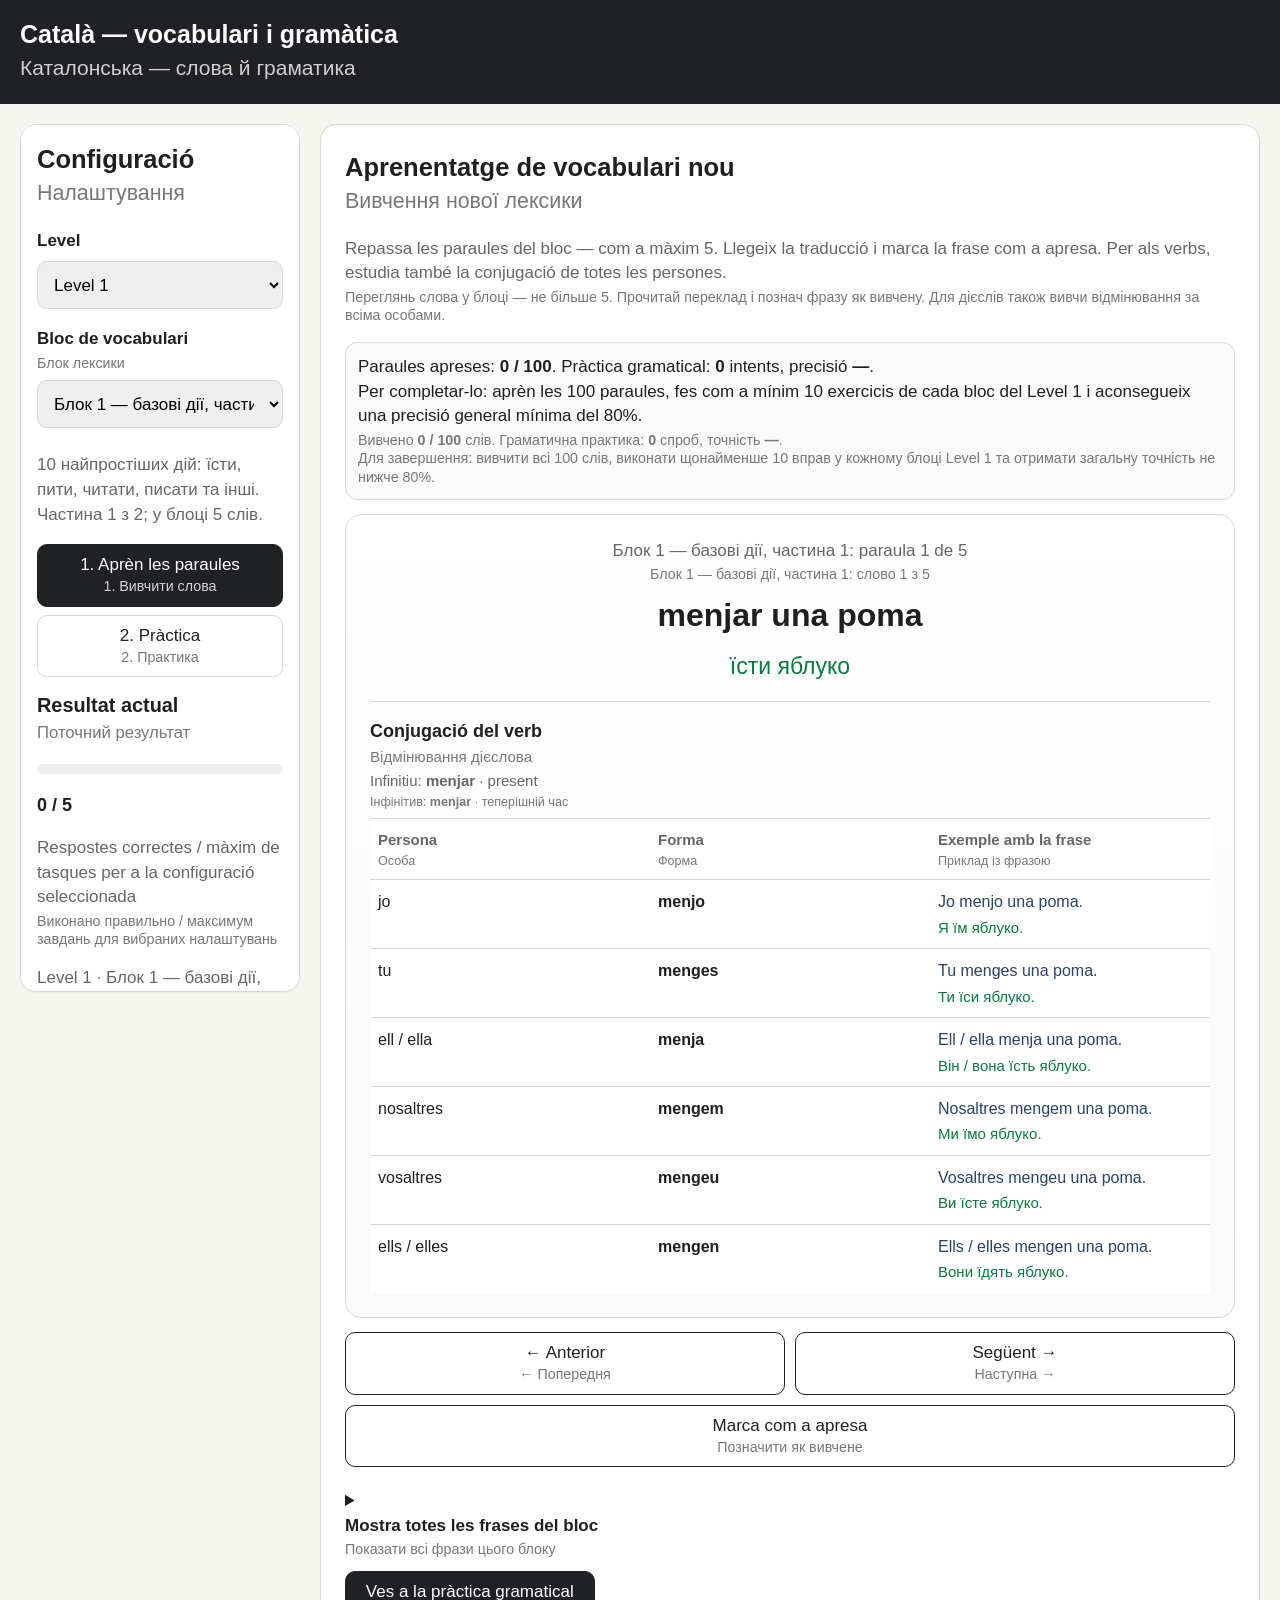
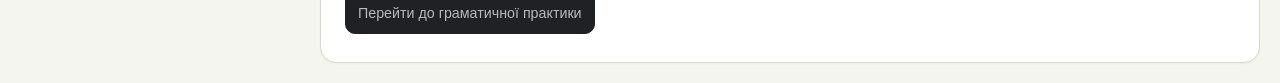
==== commit 328419bd: "Make grammar instructions bilingual Catalan and Ukrainian" ====
--- a/grammar.html
+++ b/grammar.html
@@ -1,10 +1,10 @@
 <!DOCTYPE html>
-<html lang="uk">
+<html lang="ca">
 <head>
 <meta name="robots" content="noindex">
   <meta charset="UTF-8">
   <meta name="viewport" content="width=device-width, initial-scale=1.0">
-  <title>Каталонська — слова, дієслова й граматика</title>
+  <title>Català — vocabulari, verbs i gramàtica</title>
   <style>
     :root {
       --bg:#f5f5f0; --card:#fff; --ink:#1f1f1f; --muted:#666; --line:#d8d8d0;
@@ -34,6 +34,13 @@
     .lesson-group-title{font-size:13px;font-weight:700;color:var(--muted);text-transform:uppercase;letter-spacing:.04em;margin:0 0 8px}
     .lesson-group button.lesson:first-of-type{margin-top:0}
     .lesson-group button.lesson:last-child{margin-bottom:0}
+    .i18n-ca{display:block;color:inherit}
+    .i18n-uk{display:block;margin-top:2px;font-size:.84em;line-height:1.3;color:#777;font-weight:400}
+    button .i18n-uk{color:#b9b9b9}
+    button.secondary .i18n-uk,button.lesson:not(.active) .i18n-uk,button.mode:not(.active) .i18n-uk{color:#777}
+    button.lesson.active .i18n-uk,button.mode.active .i18n-uk{color:#d5d5d5}
+    header .i18n-uk{color:#cfcfcf}
+    .bilingual-note{margin-top:4px}
     .muted{color:var(--muted)}
     .phrase-box{background:var(--soft);border-radius:14px;padding:14px;margin:12px 0}
     .phrase-main{font-size:23px;font-weight:bold;margin-bottom:6px}
@@ -131,12 +138,12 @@
 </head>
 <body>
 <header>
-  <h1>Каталонська — слова й граматика</h1>
+  <h1><span class="i18n-ca">Català — vocabulari i gramàtica</span><span class="i18n-uk">Каталонська — слова й граматика</span></h1>
 </header>
 
 <main>
   <aside class="card">
-    <h2>Налаштування</h2>
+    <h2><span class="i18n-ca">Configuració</span><span class="i18n-uk">Налаштування</span></h2>
 
     <label for="levelSelect"><b>Level</b></label>
     <select id="levelSelect">
@@ -146,19 +153,19 @@
       <option value="level4">Level 4</option>
     </select>
 
-    <label for="blockSelect"><b>Блок лексики</b></label>
+    <label for="blockSelect"><b><span class="i18n-ca">Bloc de vocabulari</span><span class="i18n-uk">Блок лексики</span></b></label>
     <select id="blockSelect"></select>
     <p class="muted" id="blockDescription"></p>
 
-    <div class="mode-switch" aria-label="Режим роботи">
-      <button class="mode active" id="studyMode" type="button">1. Вивчити слова</button>
-      <button class="mode" id="practiceMode" type="button">2. Практика</button>
+    <div class="mode-switch" aria-label="Mode de treball / Режим роботи">
+      <button class="mode active" id="studyMode" type="button"><span class="i18n-ca">1. Aprèn les paraules</span><span class="i18n-uk">1. Вивчити слова</span></button>
+      <button class="mode" id="practiceMode" type="button"><span class="i18n-ca">2. Pràctica</span><span class="i18n-uk">2. Практика</span></button>
     </div>
 
     <div id="grammarControls" class="hidden">
-      <label for="personSelect"><b>Граматична особа</b></label>
+      <label for="personSelect"><b><span class="i18n-ca">Persona gramatical</span><span class="i18n-uk">Граматична особа</span></b></label>
       <select id="personSelect">
-        <option value="random">Випадково — всі особи</option>
+        <option value="random">Aleatori — totes les persones / Випадково — всі особи</option>
         <option value="jo">jo</option>
         <option value="tu">tu</option>
         <option value="ell">ell / ella</option>
@@ -167,57 +174,57 @@
         <option value="ells">ells / elles</option>
       </select>
 
-      <h3>Мініуроки</h3>
+      <h3><span class="i18n-ca">Mini lliçons</span><span class="i18n-uk">Мініуроки</span></h3>
       <div class="lesson-group">
-        <div class="lesson-group-title">Фрази</div>
-        <button class="lesson active" data-lesson="phrase">1. Переклад фрази</button>
-        <button class="lesson" data-lesson="choice">2. Обери фразу</button>
+        <div class="lesson-group-title"><span class="i18n-ca">Frases</span><span class="i18n-uk">Фрази</span></div>
+        <button class="lesson active" data-lesson="phrase"><span class="i18n-ca">1. Traducció de la frase</span><span class="i18n-uk">1. Переклад фрази</span></button>
+        <button class="lesson" data-lesson="choice"><span class="i18n-ca">2. Tria la frase</span><span class="i18n-uk">2. Обери фразу</span></button>
       </div>
 
       <div class="lesson-group">
-        <div class="lesson-group-title">Модальні конструкції</div>
-        <button class="lesson" data-lesson="modal">3. He de / Puc / Vull</button>
+        <div class="lesson-group-title"><span class="i18n-ca">Construccions modals</span><span class="i18n-uk">Модальні конструкції</span></div>
+        <button class="lesson" data-lesson="modal"><span class="i18n-ca">3. He de / Puc / Vull</span><span class="i18n-uk">3. He de / Puc / Vull</span></button>
       </div>
 
       <div class="lesson-group">
-        <div class="lesson-group-title">Склади речення</div>
-        <button class="lesson" data-lesson="present_build">4. Теперішній час</button>
-        <button class="lesson" data-lesson="negative_build">5. Заперечення</button>
-        <button class="lesson" data-lesson="question_build">6. Питання</button>
-        <button class="lesson" data-lesson="past_build">7. Минулий час</button>
-        <button class="lesson" data-lesson="future_build">8. Майбутній час</button>
+        <div class="lesson-group-title"><span class="i18n-ca">Construeix la frase</span><span class="i18n-uk">Склади речення</span></div>
+        <button class="lesson" data-lesson="present_build"><span class="i18n-ca">4. Present</span><span class="i18n-uk">4. Теперішній час</span></button>
+        <button class="lesson" data-lesson="negative_build"><span class="i18n-ca">5. Negació</span><span class="i18n-uk">5. Заперечення</span></button>
+        <button class="lesson" data-lesson="question_build"><span class="i18n-ca">6. Pregunta</span><span class="i18n-uk">6. Питання</span></button>
+        <button class="lesson" data-lesson="past_build"><span class="i18n-ca">7. Passat</span><span class="i18n-uk">7. Минулий час</span></button>
+        <button class="lesson" data-lesson="future_build"><span class="i18n-ca">8. Futur</span><span class="i18n-uk">8. Майбутній час</span></button>
       </div>
 
       <div class="lesson-group">
-        <div class="lesson-group-title">Заповни</div>
-        <button class="lesson" data-lesson="present_fill">9. Теперішній час</button>
-        <button class="lesson" data-lesson="negative_fill">10. Заперечення</button>
-        <button class="lesson" data-lesson="question_fill">11. Питання</button>
-        <button class="lesson" data-lesson="past_fill">12. Минулий час</button>
-        <button class="lesson" data-lesson="future_fill">13. Майбутній час</button>
+        <div class="lesson-group-title"><span class="i18n-ca">Completa</span><span class="i18n-uk">Заповни</span></div>
+        <button class="lesson" data-lesson="present_fill"><span class="i18n-ca">9. Present</span><span class="i18n-uk">9. Теперішній час</span></button>
+        <button class="lesson" data-lesson="negative_fill"><span class="i18n-ca">10. Negació</span><span class="i18n-uk">10. Заперечення</span></button>
+        <button class="lesson" data-lesson="question_fill"><span class="i18n-ca">11. Pregunta</span><span class="i18n-uk">11. Питання</span></button>
+        <button class="lesson" data-lesson="past_fill"><span class="i18n-ca">12. Passat</span><span class="i18n-uk">12. Минулий час</span></button>
+        <button class="lesson" data-lesson="future_fill"><span class="i18n-ca">13. Futur</span><span class="i18n-uk">13. Майбутній час</span></button>
       </div>
 
       <div class="lesson-group">
-        <div class="lesson-group-title">Повторення</div>
-        <button class="lesson" data-lesson="mixed">14. Змішана практика</button>
+        <div class="lesson-group-title"><span class="i18n-ca">Repàs</span><span class="i18n-uk">Повторення</span></div>
+        <button class="lesson" data-lesson="mixed"><span class="i18n-ca">14. Pràctica mixta</span><span class="i18n-uk">14. Змішана практика</span></button>
       </div>
     </div>
 
-    <h3>Поточний результат</h3>
+    <h3><span class="i18n-ca">Resultat actual</span><span class="i18n-uk">Поточний результат</span></h3>
     <div class="progress"><div class="bar" id="bar"></div></div>
     <p class="score"><span id="correct">0</span> / <span id="total">0</span></p>
-    <p class="muted">Виконано правильно / максимум завдань для вибраних налаштувань</p>
+    <p class="muted"><span class="i18n-ca">Respostes correctes / màxim de tasques per a la configuració seleccionada</span><span class="i18n-uk">Виконано правильно / максимум завдань для вибраних налаштувань</span></p>
     <p class="muted" id="filterMaximum"></p>
 
-    <button class="secondary" id="showReport">Показати звіт</button>
-    <button class="secondary" id="exportCsv">Експорт CSV</button>
-    <button class="danger" id="reset">Очистити результат</button>
+    <button class="secondary" id="showReport"><span class="i18n-ca">Mostra l'informe</span><span class="i18n-uk">Показати звіт</span></button>
+    <button class="secondary" id="exportCsv"><span class="i18n-ca">Exporta CSV</span><span class="i18n-uk">Експорт CSV</span></button>
+    <button class="danger" id="reset"><span class="i18n-ca">Esborra el resultat</span><span class="i18n-uk">Очистити результат</span></button>
   </aside>
 
   <section class="card">
     <div id="studyPanel">
-      <h2>Вивчення нової лексики</h2>
-      <p class="muted">Переглянь слова у блоці — не більше 5. Прочитай переклад і познач фразу як вивчену. Для дієслів також вивчи відмінювання за всіма особами.</p>
+      <h2><span class="i18n-ca">Aprenentatge de vocabulari nou</span><span class="i18n-uk">Вивчення нової лексики</span></h2>
+      <p class="muted"><span class="i18n-ca">Repassa les paraules del bloc — com a màxim 5. Llegeix la traducció i marca la frase com a apresa. Per als verbs, estudia també la conjugació de totes les persones.</span><span class="i18n-uk">Переглянь слова у блоці — не більше 5. Прочитай переклад і познач фразу як вивчену. Для дієслів також вивчи відмінювання за всіма особами.</span></p>
 
       <div id="beginnerProgress" class="study-progress"></div>
 
@@ -229,20 +236,20 @@
       </div>
 
       <div class="study-actions">
-        <button class="secondary" id="studyPrev" type="button">← Попередня</button>
-        <button class="secondary" id="studyNext" type="button">Наступна →</button>
-        <button class="secondary" id="markLearned" type="button">Позначити як вивчене</button>
+        <button class="secondary" id="studyPrev" type="button"><span class="i18n-ca">← Anterior</span><span class="i18n-uk">← Попередня</span></button>
+        <button class="secondary" id="studyNext" type="button"><span class="i18n-ca">Següent →</span><span class="i18n-uk">Наступна →</span></button>
+        <button class="secondary" id="markLearned" type="button"><span class="i18n-ca">Marca com a apresa</span><span class="i18n-uk">Позначити як вивчене</span></button>
       </div>
 
       <details>
-        <summary>Показати всі фрази цього блоку</summary>
+        <summary><span class="i18n-ca">Mostra totes les frases del bloc</span><span class="i18n-uk">Показати всі фрази цього блоку</span></summary>
         <table class="vocab-table" id="vocabTable">
-          <thead><tr><th>Каталонською</th><th>Українською</th><th>Статус</th></tr></thead>
+          <thead><tr><th><span class="i18n-ca">Català</span><span class="i18n-uk">Каталонською</span></th><th><span class="i18n-ca">Ucraïnès</span><span class="i18n-uk">Українською</span></th><th><span class="i18n-ca">Estat</span><span class="i18n-uk">Статус</span></th></tr></thead>
           <tbody></tbody>
         </table>
       </details>
 
-      <button id="goToPractice" type="button">Перейти до граматичної практики</button>
+      <button id="goToPractice" type="button"><span class="i18n-ca">Ves a la pràctica gramatical</span><span class="i18n-uk">Перейти до граматичної практики</span></button>
     </div>
 
     <div id="practicePanel" class="hidden">
@@ -250,62 +257,62 @@
 
       <div class="phrase-box">
         <div class="phrase-main" id="ukPhrase"></div>
-        <div class="muted">Блок: <b id="activeBlockTitle"></b></div>
-        <div class="muted">Каталонська фраза після перевірки: <b id="caPhrase">—</b></div>
+        <div class="muted"><span class="i18n-ca">Bloc</span><span class="i18n-uk">Блок</span>: <b id="activeBlockTitle"></b></div>
+        <div class="muted"><span class="i18n-ca">Frase catalana després de comprovar</span><span class="i18n-uk">Каталонська фраза після перевірки</span>: <b id="caPhrase">—</b></div>
       </div>
 
       <div class="grammar-note" id="grammarNote"></div>
       <div id="exercise"></div>
       <div id="feedback" class="feedback"></div>
 
-      <button id="check">Перевірити</button>
-      <button class="secondary" id="next" disabled>Наступне завдання</button>
-      <p class="muted">Оцінюється тільки перша перевірка. Великі/малі літери та каталонські наголоси не знижують бал. Якщо відкрити підказку до перевірки, бал не нараховується.</p>
+      <button id="check"><span class="i18n-ca">Comprova</span><span class="i18n-uk">Перевірити</span></button>
+      <button class="secondary" id="next" disabled><span class="i18n-ca">Tasca següent</span><span class="i18n-uk">Наступне завдання</span></button>
+      <p class="muted"><span class="i18n-ca">Només s'avalua la primera comprovació. Les majúscules/minúscules i els accents catalans no redueixen la puntuació. Si obres una pista abans de comprovar, no s'atorga cap punt.</span><span class="i18n-uk">Оцінюється тільки перша перевірка. Великі/малі літери та каталонські наголоси не знижують бал. Якщо відкрити підказку до перевірки, бал не нараховується.</span></p>
     </div>
 
     <div id="reportPanel" class="hidden">
-      <h2>Звіт про якість роботи</h2>
-      <p class="muted">Дані зберігаються локально в браузері цього пристрою.</p>
+      <h2><span class="i18n-ca">Informe de resultats</span><span class="i18n-uk">Звіт про якість роботи</span></h2>
+      <p class="muted"><span class="i18n-ca">Les dades es desen localment al navegador d'aquest dispositiu.</span><span class="i18n-uk">Дані зберігаються локально в браузері цього пристрою.</span></p>
 
       <div id="qualityLevel" class="level"></div>
 
       <div class="metrics">
-        <div class="metric"><div class="value" id="mAccuracy">0%</div><div>Виконання вибраного набору</div></div>
-        <div class="metric"><div class="value" id="mCorrect">0</div><div>Правильно без підказки</div></div>
-        <div class="metric"><div class="value" id="mHints">0</div><div>Використано підказок</div></div>
-        <div class="metric"><div class="value" id="mAttempts">0</div><div>Усього спроб</div></div>
-        <div class="metric"><div class="value" id="mTime">0 c</div><div>Середній час</div></div>
-        <div class="metric"><div class="value" id="mSpelling">0</div><div>Підказки з написання</div></div>
+        <div class="metric"><div class="value" id="mAccuracy">0%</div><div><span class="i18n-ca">Progrés del conjunt seleccionat</span><span class="i18n-uk">Виконання вибраного набору</span></div></div>
+        <div class="metric"><div class="value" id="mCorrect">0</div><div><span class="i18n-ca">Correctes sense pista</span><span class="i18n-uk">Правильно без підказки</span></div></div>
+        <div class="metric"><div class="value" id="mHints">0</div><div><span class="i18n-ca">Pistes utilitzades</span><span class="i18n-uk">Використано підказок</span></div></div>
+        <div class="metric"><div class="value" id="mAttempts">0</div><div><span class="i18n-ca">Intents totals</span><span class="i18n-uk">Усього спроб</span></div></div>
+        <div class="metric"><div class="value" id="mTime">0 c</div><div><span class="i18n-ca">Temps mitjà</span><span class="i18n-uk">Середній час</span></div></div>
+        <div class="metric"><div class="value" id="mSpelling">0</div><div><span class="i18n-ca">Avisos d'ortografia</span><span class="i18n-uk">Підказки з написання</span></div></div>
       </div>
 
-      <h3>Час роботи сьогодні — поточний блок</h3>
+      <h3><span class="i18n-ca">Temps d'estudi d'avui — bloc actual</span><span class="i18n-uk">Час роботи сьогодні — поточний блок</span></h3>
       <div class="time-summary" id="todayTimeSummary">
         <div class="metrics">
-          <div class="metric"><div class="value" id="tElapsed">—</div><div>Від початку до завершення</div></div>
-          <div class="metric"><div class="value" id="tActive">—</div><div>Активний час</div></div>
-          <div class="metric"><div class="value" id="tIdle">—</div><div>Неактивний час</div></div>
-          <div class="metric"><div class="value" id="tWindow">—</div><div>Початок → остання активність</div></div>
+          <div class="metric"><div class="value" id="tElapsed">—</div><div><span class="i18n-ca">De l'inici al final</span><span class="i18n-uk">Від початку до завершення</span></div></div>
+          <div class="metric"><div class="value" id="tActive">—</div><div><span class="i18n-ca">Temps actiu</span><span class="i18n-uk">Активний час</span></div></div>
+          <div class="metric"><div class="value" id="tIdle">—</div><div><span class="i18n-ca">Temps inactiu</span><span class="i18n-uk">Неактивний час</span></div></div>
+          <div class="metric"><div class="value" id="tWindow">—</div><div><span class="i18n-ca">Inici → última activitat</span><span class="i18n-uk">Початок → остання активність</span></div></div>
         </div>
         <div id="tLessons" class="grammar-note"></div>
-        <p class="muted">Неактивність визначається за паузами між діями. Якщо немає кліків, вводу з клавіатури або прокручування понад 2 хвилини, час після перших 2 хвилин паузи рахується як неактивний. Час до першої та після останньої активності не враховується.</p>
+        <p class="muted"><span class="i18n-ca">La inactivitat es calcula a partir de les pauses entre accions. Si no hi ha clics, tecles ni desplaçament durant més de 2 minuts, el temps posterior als primers 2 minuts de pausa es compta com a inactiu. No es compta el temps anterior a la primera activitat ni posterior a l'última.</span><span class="i18n-uk">Неактивність визначається за паузами між діями. Якщо немає кліків, вводу з клавіатури або прокручування понад 2 хвилини, час після перших 2 хвилин паузи рахується як неактивний. Час до першої та після останньої активності не враховується.</span></p>
       </div>
 
-      <h3>Результат за блоками</h3>
-      <table id="blockTable"><thead><tr><th>Блок</th><th>Правильно</th><th>Усього</th><th>Точність</th><th>Оцінка</th></tr></thead><tbody></tbody></table>
-
-      <h3>Результат за мініуроками</h3>
-      <table id="lessonTable"><thead><tr><th>Мініурок</th><th>Правильно</th><th>Усього</th><th>Точність</th><th>Оцінка</th></tr></thead><tbody></tbody></table>
-
-      <h3>Результат за особами</h3>
-      <table id="personTable"><thead><tr><th>Особа</th><th>Правильно</th><th>Усього</th><th>Точність</th><th>Оцінка</th></tr></thead><tbody></tbody></table>
-
-      <h3>Що потрібно повторити</h3>
+      <h3><span class="i18n-ca">Resultats per blocs</span><span class="i18n-uk">Результат за блоками</span></h3>
+      <table id="blockTable"><thead><tr><th><span class="i18n-ca">Bloc</span><span class="i18n-uk">Блок</span></th><th><span class="i18n-ca">Correctes</span><span class="i18n-uk">Правильно</span></th><th><span class="i18n-ca">Total</span><span class="i18n-uk">Усього</span></th><th><span class="i18n-ca">Precisió</span><span class="i18n-uk">Точність</span></th><th><span class="i18n-ca">Valoració</span><span class="i18n-uk">Оцінка</span></th></tr></thead><tbody></tbody></table>
+
+      <h3><span class="i18n-ca">Resultats per mini lliçons</span><span class="i18n-uk">Результат за мініуроками</span></h3>
+      <table id="lessonTable"><thead><tr><th><span class="i18n-ca">Mini lliçó</span><span class="i18n-uk">Мініурок</span></th><th><span class="i18n-ca">Correctes</span><span class="i18n-uk">Правильно</span></th><th><span class="i18n-ca">Total</span><span class="i18n-uk">Усього</span></th><th><span class="i18n-ca">Precisió</span><span class="i18n-uk">Точність</span></th><th><span class="i18n-ca">Valoració</span><span class="i18n-uk">Оцінка</span></th></tr></thead><tbody></tbody></table>
+
+      <h3><span class="i18n-ca">Resultats per persones</span><span class="i18n-uk">Результат за особами</span></h3>
+      <table id="personTable"><thead><tr><th><span class="i18n-ca">Persona</span><span class="i18n-uk">Особа</span></th><th><span class="i18n-ca">Correctes</span><span class="i18n-uk">Правильно</span></th><th><span class="i18n-ca">Total</span><span class="i18n-uk">Усього</span></th><th><span class="i18n-ca">Precisió</span><span class="i18n-uk">Точність</span></th><th><span class="i18n-ca">Valoració</span><span class="i18n-uk">Оцінка</span></th></tr></thead><tbody></tbody></table>
+
+      <h3><span class="i18n-ca">Què cal repassar</span><span class="i18n-uk">Що потрібно повторити</span></h3>
       <div id="recommendations"></div>
 
-      <h3>Останні незараховані відповіді</h3>
+      <h3><span class="i18n-ca">Últimes respostes no comptabilitzades</span><span class="i18n-uk">Останні незараховані відповіді</span></h3>
       <div id="mistakes" class="mistakes"></div>
 
-      <button class="secondary" id="backToPractice">Повернутися до вправ</button>
+      <button class="secondary" id="backToPractice"><span class="i18n-ca">Torna als exercicis</span><span class="i18n-uk">Повернутися до вправ</span></button>
     </div>
   </section>
 </main>
@@ -2324,90 +2331,94 @@
 const SINGULAR_ONLY = new Set(["estar orgullós de","estar relacionat amb","sentir-se segur"]);
 const THIRD_PERSON_ONLY = new Set(["tenir lloc"]);
 
+function bi(ca,uk){
+  return `<span class="i18n-ca">${ca}</span><span class="i18n-uk">${uk}</span>`;
+}
+
 const LESSONS = {
   phrase:{
-    title:"Переклад фрази",
-    label:"Переклад фрази",
-    note:"<b>Завдання:</b> переклади українську фразу каталонською.",
-    recommendation:"Повторити написання каталонських фраз."
+    title:"Traducció de la frase",titleUk:"Переклад фрази",
+    label:"Traducció de la frase",labelUk:"Переклад фрази",
+    note:bi("<b>Tasca:</b> tradueix la frase ucraïnesa al català.","<b>Завдання:</b> переклади українську фразу каталонською."),
+    recommendation:bi("Repassa l'escriptura de les frases en català.","Повторити написання каталонських фраз.")
   },
   choice:{
-    title:"Обери фразу",
-    label:"Обери фразу",
-    note:"<b>Завдання:</b> обери правильну каталонську фразу.",
-    recommendation:"Повторити значення фраз, які плутаються."
+    title:"Tria la frase",titleUk:"Обери фразу",
+    label:"Tria la frase",labelUk:"Обери фразу",
+    note:bi("<b>Tasca:</b> tria la frase catalana correcta.","<b>Завдання:</b> обери правильну каталонську фразу."),
+    recommendation:bi("Repassa el significat de les frases que es confonen.","Повторити значення фраз, які плутаються.")
   },
   present_build:{
-    title:"Теперішній час (Склади речення)",
-    label:"Теперішній час — склади речення",
-    note:"<b>Завдання:</b> склади повне речення у теперішньому часі. Форма дієслова залежить від особи.",
-    recommendation:"Повторити порядок слів і відмінювання у теперішньому часі."
+    title:"Present (Construeix la frase)",titleUk:"Теперішній час (Склади речення)",
+    label:"Present — construeix la frase",labelUk:"Теперішній час — склади речення",
+    note:bi("<b>Tasca:</b> construeix una frase completa en present. La forma del verb depèn de la persona.","<b>Завдання:</b> склади повне речення у теперішньому часі. Форма дієслова залежить від особи."),
+    recommendation:bi("Repassa l'ordre de les paraules i la conjugació en present.","Повторити порядок слів і відмінювання у теперішньому часі.")
   },
   negative_build:{
-    title:"Заперечення (Склади речення)",
-    label:"Заперечення — склади речення",
-    note:"<b>Правило:</b> у заперечному реченні використовуємо <b>no + дієслово</b>.",
-    recommendation:"Повторити порядок слів у заперечних реченнях."
+    title:"Negació (Construeix la frase)",titleUk:"Заперечення (Склади речення)",
+    label:"Negació — construeix la frase",labelUk:"Заперечення — склади речення",
+    note:bi("<b>Regla:</b> en una frase negativa fem servir <b>no + verb</b>.","<b>Правило:</b> у заперечному реченні використовуємо <b>no + дієслово</b>."),
+    recommendation:bi("Repassa l'ordre de les paraules en frases negatives.","Повторити порядок слів у заперечних реченнях.")
   },
   question_build:{
-    title:"Питання (Склади речення)",
-    label:"Питання — склади речення",
-    note:"<b>Завдання:</b> склади повне питальне речення з правильною формою дієслова.",
-    recommendation:"Повторити порядок слів і дієслівні форми у питаннях."
+    title:"Pregunta (Construeix la frase)",titleUk:"Питання (Склади речення)",
+    label:"Pregunta — construeix la frase",labelUk:"Питання — склади речення",
+    note:bi("<b>Tasca:</b> construeix una pregunta completa amb la forma verbal correcta.","<b>Завдання:</b> склади повне питальне речення з правильною формою дієслова."),
+    recommendation:bi("Repassa l'ordre de les paraules i les formes verbals en les preguntes.","Повторити порядок слів і дієслівні форми у питаннях.")
   },
   past_build:{
-    title:"Минулий час (Склади речення)",
-    label:"Минулий час — склади речення",
-    note:"<b>Правило:</b> перифрастичний минулий час: <b>vaig / vas / va / vam / vau / van + інфінітив</b>.",
-    recommendation:"Повторити порядок слів у минулому часі."
+    title:"Passat (Construeix la frase)",titleUk:"Минулий час (Склади речення)",
+    label:"Passat — construeix la frase",labelUk:"Минулий час — склади речення",
+    note:bi("<b>Regla:</b> passat perifràstic: <b>vaig / vas / va / vam / vau / van + infinitiu</b>.","<b>Правило:</b> перифрастичний минулий час: <b>vaig / vas / va / vam / vau / van + інфінітив</b>."),
+    recommendation:bi("Repassa l'ordre de les paraules en passat.","Повторити порядок слів у минулому часі.")
   },
   future_build:{
-    title:"Майбутній час (Склади речення)",
-    label:"Майбутній час — склади речення",
-    note:"<b>Завдання:</b> склади повне речення у майбутньому часі.",
-    recommendation:"Повторити порядок слів і майбутні форми дієслів."
+    title:"Futur (Construeix la frase)",titleUk:"Майбутній час (Склади речення)",
+    label:"Futur — construeix la frase",labelUk:"Майбутній час — склади речення",
+    note:bi("<b>Tasca:</b> construeix una frase completa en futur.","<b>Завдання:</b> склади повне речення у майбутньому часі."),
+    recommendation:bi("Repassa l'ordre de les paraules i les formes de futur.","Повторити порядок слів і майбутні форми дієслів.")
   },
   modal:{
-    title:"He de / Puc / Vull",
-    label:"He de / Puc / Vull",
-    note:"<b>Правило:</b> після <b>he de / puc / vull</b> та відповідних форм для інших осіб ставимо інфінітив.",
-    recommendation:"Повторити конструкції he de, puc, vull та інфінітив."
+    title:"He de / Puc / Vull",titleUk:"He de / Puc / Vull",
+    label:"He de / Puc / Vull",labelUk:"He de / Puc / Vull",
+    note:bi("<b>Regla:</b> després de <b>he de / puc / vull</b> i les formes corresponents de les altres persones, fem servir l'infinitiu.","<b>Правило:</b> після <b>he de / puc / vull</b> та відповідних форм для інших осіб ставимо інфінітив."),
+    recommendation:bi("Repassa les construccions he de, puc, vull i l'infinitiu.","Повторити конструкції he de, puc, vull та інфінітив.")
   },
   present_fill:{
-    title:"Теперішній час (Заповни)",
-    label:"Теперішній час — заповни",
-    note:"<b>Завдання:</b> впиши правильну форму дієслова у теперішньому часі.",
-    recommendation:"Повторити відмінювання дієслів у теперішньому часі."
+    title:"Present (Completa)",titleUk:"Теперішній час (Заповни)",
+    label:"Present — completa",labelUk:"Теперішній час — заповни",
+    note:bi("<b>Tasca:</b> escriu la forma correcta del verb en present.","<b>Завдання:</b> впиши правильну форму дієслова у теперішньому часі."),
+    recommendation:bi("Repassa la conjugació dels verbs en present.","Повторити відмінювання дієслів у теперішньому часі.")
   },
   negative_fill:{
-    title:"Заперечення (Заповни)",
-    label:"Заперечення — заповни",
-    note:"<b>Завдання:</b> заповни пропуск конструкцією <b>no + правильна форма дієслова</b>.",
-    recommendation:"Повторити конструкцію no + дієслово."
+    title:"Negació (Completa)",titleUk:"Заперечення (Заповни)",
+    label:"Negació — completa",labelUk:"Заперечення — заповни",
+    note:bi("<b>Tasca:</b> completa l'espai amb <b>no + la forma correcta del verb</b>.","<b>Завдання:</b> заповни пропуск конструкцією <b>no + правильна форма дієслова</b>."),
+    recommendation:bi("Repassa la construcció no + verb.","Повторити конструкцію no + дієслово.")
   },
   question_fill:{
-    title:"Питання (Заповни)",
-    label:"Питання — заповни",
-    note:"<b>Завдання:</b> впиши правильну форму дієслова у питальному реченні.",
-    recommendation:"Повторити форми дієслова для всіх осіб у питаннях."
+    title:"Pregunta (Completa)",titleUk:"Питання (Заповни)",
+    label:"Pregunta — completa",labelUk:"Питання — заповни",
+    note:bi("<b>Tasca:</b> escriu la forma correcta del verb a la pregunta.","<b>Завдання:</b> впиши правильну форму дієслова у питальному реченні."),
+    recommendation:bi("Repassa les formes verbals de totes les persones en les preguntes.","Повторити форми дієслова для всіх осіб у питаннях.")
   },
   past_fill:{
-    title:"Минулий час (Заповни)",
-    label:"Минулий час — заповни",
-    note:"<b>Завдання:</b> заповни пропуск правильною конструкцією минулого часу.",
-    recommendation:"Повторити vaig / vas / va / vam / vau / van + інфінітив."
+    title:"Passat (Completa)",titleUk:"Минулий час (Заповни)",
+    label:"Passat — completa",labelUk:"Минулий час — заповни",
+    note:bi("<b>Tasca:</b> completa l'espai amb la construcció correcta del passat.","<b>Завдання:</b> заповни пропуск правильною конструкцією минулого часу."),
+    recommendation:bi("Repassa vaig / vas / va / vam / vau / van + infinitiu.","Повторити vaig / vas / va / vam / vau / van + інфінітив.")
   },
   future_fill:{
-    title:"Майбутній час (Заповни)",
-    label:"Майбутній час — заповни",
-    note:"<b>Завдання:</b> впиши правильну форму дієслова у майбутньому часі.",
-    recommendation:"Повторити форми майбутнього часу для всіх осіб."
+    title:"Futur (Completa)",titleUk:"Майбутній час (Заповни)",
+    label:"Futur — completa",labelUk:"Майбутній час — заповни",
+    note:bi("<b>Tasca:</b> escriu la forma correcta del verb en futur.","<b>Завдання:</b> впиши правильну форму дієслова у майбутньому часі."),
+    recommendation:bi("Repassa les formes de futur de totes les persones.","Повторити форми майбутнього часу для всіх осіб.")
   },
   mixed:{
-    title:"Змішана практика",
-    label:"Змішана практика",
-    note:"<b>Завдання:</b> система використовує всі 13 типів вправ.",
-    recommendation:"Повторити теми з найбільшою кількістю помилок."
+    title:"Pràctica mixta",titleUk:"Змішана практика",
+    label:"Pràctica mixta",labelUk:"Змішана практика",
+    note:bi("<b>Tasca:</b> el sistema utilitza els 13 tipus d'exercicis.","<b>Завдання:</b> система використовує всі 13 типів вправ."),
+    recommendation:bi("Repassa els temes amb més errors.","Повторити теми з найбільшою кількістю помилок.")
   }
 };
 
@@ -2549,7 +2560,7 @@
   const forms=PRESENT_FORMS[verb];
   const futures=futureForms(verb);
   if(!forms||!futures){
-    return {supported:false,reason:"Для цієї фрази поки що доступні лише лексичні вправи.",fullInf,verb};
+    return {supported:false,reason:bi("Per a aquesta frase, de moment només hi ha exercicis de vocabulari.","Для цієї фрази поки що доступні лише лексичні вправи."),fullInf,verb};
   }
   const rest=fullInf.slice(first.length).trim();
   return {supported:true,fullInf,verb,pronominal,rest,forms,futures};
@@ -2680,14 +2691,14 @@
 function checkedTranslationHtml(){
   const translation=ukrainianSentenceTranslation(currentPhrase,currentPerson,actualLesson);
   if(actualLesson==="phrase"||actualLesson==="choice"){
-    return `<br><b>Українською:</b> ${escapeHtml(currentPhrase.uk)}`;
-  }
-
-  const sentenceLabel=translation.generated?"Переклад речення":"Базове значення";
-  return `<br><b>${sentenceLabel}:</b> ${escapeHtml(translation.text)}
-    <div class="phrase-translation"><b>Фраза:</b> ${escapeHtml(currentPhrase.ca)} — ${escapeHtml(currentPhrase.uk)}</div>`;
-}
-
+    return `<br>${bi("<b>En ucraïnès:</b>","<b>Українською:</b>")} ${escapeHtml(currentPhrase.uk)}`;
+  }
+
+  const sentenceCa=translation.generated?"Traducció de la frase":"Significat bàsic";
+  const sentenceUk=translation.generated?"Переклад речення":"Базове значення";
+  return `<br>${bi(`<b>${sentenceCa}:</b>`,`<b>${sentenceUk}:</b>`)} ${escapeHtml(translation.text)}
+    <div class="phrase-translation">${bi("<b>Frase:</b>","<b>Фраза:</b>")} ${escapeHtml(currentPhrase.ca)} — ${escapeHtml(currentPhrase.uk)}</div>`;
+}
 function sentenceData(person){
   const i=PERSONS.findIndex(p=>p.id===person.id);
   const form=generated.forms[i];
@@ -2968,7 +2979,7 @@
 
   const lessonsEl=document.getElementById("tLessons");
   if(!timing.hasData){
-    lessonsEl.innerHTML="<b>Сьогодні для цього блока ще немає даних про активність.</b>";
+    lessonsEl.innerHTML=bi("<b>Avui encara no hi ha dades d’activitat per a aquest bloc.</b>","<b>Сьогодні для цього блока ще немає даних про активність.</b>");
     return;
   }
 
@@ -2978,7 +2989,7 @@
 
   lessonsEl.innerHTML=`
     <b>${escapeHtml(currentBlockTitle())}</b><br>
-    <b>Сьогодні була активність у:</b><br>${lessons}
+    ${bi("<b>Avui hi ha hagut activitat a:</b>","<b>Сьогодні була активність у:</b>")}<br>${lessons}
   `;
 }
 
@@ -3026,17 +3037,26 @@
 }
 function renderBeginnerProgress(){
   const p=beginnerCompletion();
-  let status=`Вивчено <b>${p.learned} / ${p.total}</b> слів. Граматична практика: <b>${p.attempts}</b> спроб, точність <b>${p.attempts?p.accuracy+"%":"—"}</b>.`;
-  if(p.complete) status+=`<br><b>Level 1 завершено. Можна переходити до Level 2 — повсякденна лексика A1–A2.</b>`;
-  else status+=`<br><span class="muted">Для завершення: вивчити всі 100 слів, виконати щонайменше 10 вправ у кожному блоці Level 1 та отримати загальну точність не нижче 80%.</span>`;
-  document.getElementById("beginnerProgress").innerHTML=status;
+  let ca=`Paraules apreses: <b>${p.learned} / ${p.total}</b>. Pràctica gramatical: <b>${p.attempts}</b> intents, precisió <b>${p.attempts?p.accuracy+"%":"—"}</b>.`;
+  let uk=`Вивчено <b>${p.learned} / ${p.total}</b> слів. Граматична практика: <b>${p.attempts}</b> спроб, точність <b>${p.attempts?p.accuracy+"%":"—"}</b>.`;
+  if(p.complete){
+    ca+=`<br><b>Level 1 completat. Pots passar al Level 2 — vocabulari quotidià A1–A2.</b>`;
+    uk+=`<br><b>Level 1 завершено. Можна переходити до Level 2 — повсякденна лексика A1–A2.</b>`;
+  }else{
+    ca+=`<br>Per completar-lo: aprèn les 100 paraules, fes com a mínim 10 exercicis de cada bloc del Level 1 i aconsegueix una precisió general mínima del 80%.`;
+    uk+=`<br>Для завершення: вивчити всі 100 слів, виконати щонайменше 10 вправ у кожному блоці Level 1 та отримати загальну точність не нижче 80%.`;
+  }
+  document.getElementById("beginnerProgress").innerHTML=bi(ca,uk);
 }
 function renderStudyTable(){
   const block=currentBlock();
   const tbody=document.querySelector("#vocabTable tbody");
   tbody.innerHTML=block.phrases.map((p,i)=>{
     const learned=learnedWords.has(phraseKey(block.id,p));
-    return `<tr class="${learned?"learned-row":""}"><td>${escapeHtml(p.ca)}</td><td>${escapeHtml(p.uk)}</td><td>${learned?'<span class="learned-badge">Вивчено</span>':`<button class="secondary learn-word" data-index="${i}" type="button">Позначити</button>`}</td></tr>`;
+    const status=learned
+      ?'<span class="learned-badge">'+bi("Apresa","Вивчено")+'</span>'
+      :`<button class="secondary learn-word" data-index="${i}" type="button">${bi("Marca","Позначити")}</button>`;
+    return `<tr class="${learned?"learned-row":""}"><td>${escapeHtml(p.ca)}</td><td>${escapeHtml(p.uk)}</td><td>${status}</td></tr>`;
   }).join("");
   document.querySelectorAll(".learn-word").forEach(btn=>btn.addEventListener("click",()=>{
     const p=block.phrases[Number(btn.dataset.index)];
@@ -3047,7 +3067,10 @@
 function renderStudyConjugation(phrase){
   const info=analyzePhrase(phrase);
   if(!info.supported){
-    studyConjugation.innerHTML=`<p class="muted">Для цієї фрази таблиця відмінювання поки що недоступна.</p>`;
+    studyConjugation.innerHTML=bi(
+      "Per a aquesta frase, la taula de conjugació encara no està disponible.",
+      "Для цієї фрази таблиця відмінювання поки що недоступна."
+    );
     return;
   }
 
@@ -3069,24 +3092,26 @@
   }).join("");
 
   studyConjugation.innerHTML=`
-    <h3>Відмінювання дієслова</h3>
-    <div class="verb-label">Інфінітив: <b>${escapeHtml(infinitive)}</b> · теперішній час</div>
+    <h3>${bi("Conjugació del verb","Відмінювання дієслова")}</h3>
+    <div class="verb-label">${bi(`Infinitiu: <b>${escapeHtml(infinitive)}</b> · present`,`Інфінітив: <b>${escapeHtml(infinitive)}</b> · теперішній час`)}</div>
     <table>
-      <thead><tr><th>Особа</th><th>Форма</th><th>Приклад із фразою</th></tr></thead>
+      <thead><tr><th>${bi("Persona","Особа")}</th><th>${bi("Forma","Форма")}</th><th>${bi("Exemple amb la frase","Приклад із фразою")}</th></tr></thead>
       <tbody>${rows}</tbody>
     </table>`;
 }
-
 function renderStudy(){
   const block=currentBlock();
   if(studyIndex>=block.phrases.length)studyIndex=0;
   const phrase=block.phrases[studyIndex];
   const learned=learnedWords.has(phraseKey(block.id,phrase));
-  studyCounter.textContent=`${block.title}: слово ${studyIndex+1} з ${block.phrases.length}`;
+  studyCounter.innerHTML=bi(
+    `${escapeHtml(block.title)}: paraula ${studyIndex+1} de ${block.phrases.length}`,
+    `${escapeHtml(block.title)}: слово ${studyIndex+1} з ${block.phrases.length}`
+  );
   studyCa.textContent=phrase.ca;
   studyUk.textContent=phrase.uk;
   renderStudyConjugation(phrase);
-  markLearned.textContent=learned?"✓ Вивчено":"Позначити як вивчене";
+  markLearned.innerHTML=learned?bi("✓ Apresa","✓ Вивчено"):bi("Marca com a apresa","Позначити як вивчене");
   markLearned.disabled=learned;
   renderBeginnerProgress();
   renderStudyTable();
@@ -3109,9 +3134,9 @@
   startQuestion();
 
   const displayedLesson=currentLesson==="mixed"?actualLesson:currentLesson;
-  lessonTitle.textContent=currentLesson==="mixed"
-    ?`Змішана практика — ${LESSONS[actualLesson].title}`
-    :LESSONS[currentLesson].title;
+  lessonTitle.innerHTML=currentLesson==="mixed"
+    ?bi(`Pràctica mixta — ${LESSONS[actualLesson].title}`,`Змішана практика — ${LESSONS[actualLesson].titleUk}`)
+    :bi(LESSONS[currentLesson].title,LESSONS[currentLesson].titleUk);
   grammarNote.innerHTML=LESSONS[displayedLesson].note;
   ukPhrase.textContent=currentPhrase.uk;
   caPhrase.textContent="—";
@@ -3124,19 +3149,29 @@
   const data=sentenceData(currentPerson);
 
   if(actualLesson==="present_build"){
-    return renderBuildSentence(data.present,`Склади речення у теперішньому часі для ${currentPerson.label}`);
+    return renderBuildSentence(data.present,
+      `Construeix una frase en present per a ${currentPerson.label}`,
+      `Склади речення у теперішньому часі для ${currentPerson.label}`);
   }
   if(actualLesson==="negative_build"){
-    return renderBuildSentence(data.negative,`Склади заперечне речення для ${currentPerson.label}`);
+    return renderBuildSentence(data.negative,
+      `Construeix una frase negativa per a ${currentPerson.label}`,
+      `Склади заперечне речення для ${currentPerson.label}`);
   }
   if(actualLesson==="question_build"){
-    return renderBuildSentence(data.question,`Склади питальне речення для ${currentPerson.label}`);
+    return renderBuildSentence(data.question,
+      `Construeix una pregunta per a ${currentPerson.label}`,
+      `Склади питальне речення для ${currentPerson.label}`);
   }
   if(actualLesson==="past_build"){
-    return renderBuildSentence(data.past,`Склади речення у минулому часі для ${currentPerson.label}`);
+    return renderBuildSentence(data.past,
+      `Construeix una frase en passat per a ${currentPerson.label}`,
+      `Склади речення у минулому часі для ${currentPerson.label}`);
   }
   if(actualLesson==="future_build"){
-    return renderBuildSentence(data.futureSentence,`Склади речення у майбутньому часі для ${currentPerson.label}`);
+    return renderBuildSentence(data.futureSentence,
+      `Construeix una frase en futur per a ${currentPerson.label}`,
+      `Склади речення у майбутньому часі для ${currentPerson.label}`);
   }
   if(actualLesson==="modal") return renderModalChoice();
   if(actualLesson==="present_fill") return renderPresentFill();
@@ -3145,37 +3180,46 @@
   if(actualLesson==="past_fill") return renderPastFill();
   if(actualLesson==="future_fill") return renderFutureFill();
 }
-
 function renderPhrase(){
   currentAnswerKind="input";
   currentExpected=currentPhrase.ca;
-  exercise.innerHTML=`<div class="step-title">Напиши каталонську фразу</div><div class="task">${currentPhrase.uk}</div><input id="answer" placeholder="Введи каталонською">`;
+  exercise.innerHTML=`
+    <div class="step-title">${bi("Escriu la frase en català","Напиши каталонську фразу")}</div>
+    <div class="task">${currentPhrase.uk}</div>
+    <input id="answer" placeholder="Escriu en català">`;
 }
 
 function renderChoice(){
   currentAnswerKind="choice";
   currentExpected=currentPhrase.ca;
   const options=shuffle([currentPhrase.ca,...shuffle(getPhrases().filter(p=>p.ca!==currentPhrase.ca)).slice(0,3).map(p=>p.ca)]);
-  exercise.innerHTML=`<div class="step-title">Обери правильну каталонську фразу</div><div class="task">${currentPhrase.uk}</div><div class="choices">${options.map(o=>`<button type="button" data-value="${escapeAttr(o)}">${o}</button>`).join("")}</div>`;
+  exercise.innerHTML=`
+    <div class="step-title">${bi("Tria la frase catalana correcta","Обери правильну каталонську фразу")}</div>
+    <div class="task">${currentPhrase.uk}</div>
+    <div class="choices">${options.map(o=>`<button type="button" data-value="${escapeAttr(o)}">${o}</button>`).join("")}</div>`;
   attachChoiceHandlers();
 }
 
 function renderUnsupported(){
   currentAnswerKind="input";
   currentExpected=currentPhrase.ca;
-  exercise.innerHTML=`<div class="step-title">Лексична вправа</div><div class="task">${currentPhrase.uk}</div><p class="muted">${generated.reason}</p><input id="answer" placeholder="Введи каталонську фразу">`;
+  exercise.innerHTML=`
+    <div class="step-title">${bi("Exercici de vocabulari","Лексична вправа")}</div>
+    <div class="task">${currentPhrase.uk}</div>
+    <div class="muted">${generated.reason}</div>
+    <input id="answer" placeholder="Escriu la frase en català">`;
 }
 
 function conjugationHintTable(highlightIndex, tense="present"){
   return `<table>
-    <tr><th>Особа</th><th>Форма</th></tr>
+    <tr><th>${bi("Persona","Особа")}</th><th>${bi("Forma","Форма")}</th></tr>
     ${PERSONS.map((p,i)=>`<tr><td>${p.label}</td><td>${i===highlightIndex?"<b>":""}${tense==="future"?generated.futures[i]:generated.forms[i]}${i===highlightIndex?"</b>":""}</td></tr>`).join("")}
   </table>`;
 }
 
 function hintBlock(html){
-  return `<button type="button" class="secondary" id="hintBtn">Показати підказку</button>
-    <p class="hint-warning">Після відкриття підказки відповідь не буде зарахована.</p>
+  return `<button type="button" class="secondary" id="hintBtn">${bi("Mostra la pista","Показати підказку")}</button>
+    <div class="hint-warning">${bi("Després d'obrir la pista, la resposta no comptarà.","Після відкриття підказки відповідь не буде зарахована.")}</div>
     <div id="hintPanel" class="hint-panel hidden">${html}</div>`;
 }
 
@@ -3186,7 +3230,7 @@
     if(checkedThisQuestion) return;
     hintUsed=true;
     document.getElementById("hintPanel").classList.remove("hidden");
-    btn.textContent="Підказку відкрито — бал не нараховується";
+    btn.innerHTML=bi("Pista oberta — no s'atorga cap punt","Підказку відкрито — бал не нараховується");
     btn.disabled=true;
   });
 }
@@ -3198,9 +3242,12 @@
   currentExpected=data.form;
   const reflexive=generated.pronominal?`${currentPerson.reflexive} `:"";
   exercise.innerHTML=`
-    <div class="step-title">Встав форму дієслова <b>${generated.verb}</b> для <b>${currentPerson.label}</b></div>
+    <div class="step-title">${bi(
+      `Escriu la forma del verb <b>${generated.verb}</b> per a <b>${currentPerson.label}</b>`,
+      `Встав форму дієслова <b>${generated.verb}</b> для <b>${currentPerson.label}</b>`
+    )}</div>
     <div class="task">${currentPerson.subject} ${reflexive}____${generated.rest?" "+generated.rest:""}.</div>
-    <input id="answer" placeholder="Впиши форму дієслова">
+    <input id="answer" placeholder="Escriu la forma del verb">
     ${hintBlock(conjugationHintTable(i,"present"))}`;
   attachHintHandler();
 }
@@ -3211,9 +3258,12 @@
   currentAnswerKind="input";
   currentExpected=`no ${reflexive}${data.form}`.trim();
   exercise.innerHTML=`
-    <div class="step-title">Заповни пропуск у заперечному реченні для <b>${currentPerson.label}</b></div>
+    <div class="step-title">${bi(
+      `Completa l'espai de la frase negativa per a <b>${currentPerson.label}</b>`,
+      `Заповни пропуск у заперечному реченні для <b>${currentPerson.label}</b>`
+    )}</div>
     <div class="task">${currentPerson.subject} ____${generated.rest?" "+generated.rest:""}.</div>
-    <input id="answer" placeholder="Наприклад: no parlo або no em llevo">`;
+    <input id="answer" placeholder="Exemple: no parlo o no em llevo">`;
 }
 
 function renderQuestionFill(){
@@ -3223,9 +3273,12 @@
   currentExpected=data.form;
   const reflexive=generated.pronominal?`${currentPerson.reflexive} `:"";
   exercise.innerHTML=`
-    <div class="step-title">Встав форму дієслова <b>${generated.verb}</b> у питанні для <b>${currentPerson.label}</b></div>
+    <div class="step-title">${bi(
+      `Escriu la forma del verb <b>${generated.verb}</b> a la pregunta per a <b>${currentPerson.label}</b>`,
+      `Встав форму дієслова <b>${generated.verb}</b> у питанні для <b>${currentPerson.label}</b>`
+    )}</div>
     <div class="task">${currentPerson.subject} ${reflexive}____${generated.rest?" "+generated.rest:""}?</div>
-    <input id="answer" placeholder="Впиши форму дієслова">
+    <input id="answer" placeholder="Escriu la forma del verb">
     ${hintBlock(conjugationHintTable(i,"present"))}`;
   attachHintHandler();
 }
@@ -3238,7 +3291,16 @@
   const wrong2=data.present;
   const wrong3=data.futureSentence;
   const options=shuffle([data.modal,wrong1,wrong2,wrong3]);
-  exercise.innerHTML=`<div class="step-title">Обери правильне речення для <b>${currentPerson.label}</b></div><div class="task">Після <b>${currentPerson.modal}</b> має бути інфінітив.</div><div class="choices">${options.map(o=>`<button type="button" data-value="${escapeAttr(o)}">${o}</button>`).join("")}</div>`;
+  exercise.innerHTML=`
+    <div class="step-title">${bi(
+      `Tria la frase correcta per a <b>${currentPerson.label}</b>`,
+      `Обери правильне речення для <b>${currentPerson.label}</b>`
+    )}</div>
+    <div class="task">${bi(
+      `Després de <b>${currentPerson.modal}</b> hi ha d'haver un infinitiu.`,
+      `Після <b>${currentPerson.modal}</b> має бути інфінітив.`
+    )}</div>
+    <div class="choices">${options.map(o=>`<button type="button" data-value="${escapeAttr(o)}">${o}</button>`).join("")}</div>`;
   attachChoiceHandlers();
 }
 
@@ -3247,9 +3309,12 @@
   currentAnswerKind="input";
   currentExpected=`${reflexive}${currentPerson.past} ${generated.verb}`.trim();
   exercise.innerHTML=`
-    <div class="step-title">Заповни пропуск у минулому часі для <b>${currentPerson.label}</b></div>
+    <div class="step-title">${bi(
+      `Completa l'espai en passat per a <b>${currentPerson.label}</b>`,
+      `Заповни пропуск у минулому часі для <b>${currentPerson.label}</b>`
+    )}</div>
     <div class="task">Ahir ${currentPerson.subject.toLowerCase()} ____${generated.rest?" "+generated.rest:""}.</div>
-    <input id="answer" placeholder="Наприклад: vaig parlar або em vaig llevar">`;
+    <input id="answer" placeholder="Exemple: vaig parlar o em vaig llevar">`;
 }
 
 function renderFutureFill(){
@@ -3259,26 +3324,29 @@
   currentExpected=data.future;
   const reflexive=generated.pronominal?`${currentPerson.reflexive} `:"";
   exercise.innerHTML=`
-    <div class="step-title">Встав форму дієслова <b>${generated.verb}</b> у майбутньому часі для <b>${currentPerson.label}</b></div>
+    <div class="step-title">${bi(
+      `Escriu la forma del verb <b>${generated.verb}</b> en futur per a <b>${currentPerson.label}</b>`,
+      `Встав форму дієслова <b>${generated.verb}</b> у майбутньому часі для <b>${currentPerson.label}</b>`
+    )}</div>
     <div class="task">Demà ${currentPerson.subject.toLowerCase()} ${reflexive}____${generated.rest?" "+generated.rest:""}.</div>
-    <input id="answer" placeholder="Впиши форму майбутнього часу">
+    <input id="answer" placeholder="Escriu la forma de futur">
     ${hintBlock(conjugationHintTable(i,"future"))}`;
   attachHintHandler();
 }
 
-function renderBuildSentence(sentence,title){
+function renderBuildSentence(sentence,titleCa,titleUk){
   currentAnswerKind="build";
   currentExpected=sentence.replace(/[.?!]/g,"");
   const words=shuffle(currentExpected.split(" "));
   const selectedSpans=[];
 
   exercise.innerHTML=`
-    <div class="step-title">${title}</div>
+    <div class="step-title">${bi(titleCa,titleUk)}</div>
     <div class="target" id="target"></div>
     <div class="word-bank">${words.map((w,i)=>`<span data-word-index="${i}">${w}</span>`).join("")}</div>
     <div class="build-actions">
-      <button type="button" class="secondary" id="undoBuild" disabled>Скасувати останнє слово</button>
-      <button type="button" class="secondary" id="resetBuild" disabled>Очистити речення</button>
+      <button type="button" class="secondary" id="undoBuild" disabled>${bi("Desfés l'última paraula","Скасувати останнє слово")}</button>
+      <button type="button" class="secondary" id="resetBuild" disabled>${bi("Esborra la frase","Очистити речення")}</button>
     </div>
     <input id="answer" type="hidden">`;
 
@@ -3319,7 +3387,6 @@
     updateBuiltSentence();
   });
 }
-
 function attachChoiceHandlers(){
   document.querySelectorAll(".choices button").forEach(btn=>{
     btn.addEventListener("click",()=>{
@@ -3339,46 +3406,45 @@
 
 function explainWrong(){
   if(actualLesson==="phrase"||actualLesson==="choice"||!generated.supported){
-    return `Правильна фраза: <b>${currentPhrase.ca}</b>.`;
+    return bi(`Frase correcta: <b>${currentPhrase.ca}</b>.`,`Правильна фраза: <b>${currentPhrase.ca}</b>.`);
   }
 
   const data=sentenceData(currentPerson);
 
   if(actualLesson==="present_build"||actualLesson==="present_fill"){
-    return `Для <b>${currentPerson.label}</b> потрібна форма <b>${data.form}</b>.`;
+    return bi(`Per a <b>${currentPerson.label}</b> cal la forma <b>${data.form}</b>.`,`Для <b>${currentPerson.label}</b> потрібна форма <b>${data.form}</b>.`);
   }
   if(actualLesson==="negative_build"){
-    return `Правильне заперечне речення: <b>${data.negative}</b>`;
+    return bi(`Frase negativa correcta: <b>${data.negative}</b>`,`Правильне заперечне речення: <b>${data.negative}</b>`);
   }
   if(actualLesson==="negative_fill"){
     const reflexive=generated.pronominal?`${currentPerson.reflexive} `:"";
-    return `У пропуску потрібна конструкція <b>no ${reflexive}${data.form}</b>.`;
+    return bi(`A l'espai cal <b>no ${reflexive}${data.form}</b>.`,`У пропуску потрібна конструкція <b>no ${reflexive}${data.form}</b>.`);
   }
   if(actualLesson==="question_build"){
-    return `Правильне питання: <b>${data.question}</b>`;
+    return bi(`Pregunta correcta: <b>${data.question}</b>`,`Правильне питання: <b>${data.question}</b>`);
   }
   if(actualLesson==="question_fill"){
-    return `У питанні для <b>${currentPerson.label}</b> потрібна форма <b>${data.form}</b>.`;
+    return bi(`A la pregunta, per a <b>${currentPerson.label}</b>, cal la forma <b>${data.form}</b>.`,`У питанні для <b>${currentPerson.label}</b> потрібна форма <b>${data.form}</b>.`);
   }
   if(actualLesson==="modal"){
-    return `Після <b>${currentPerson.modal}</b> потрібен інфінітив.`;
+    return bi(`Després de <b>${currentPerson.modal}</b> cal un infinitiu.`,`Після <b>${currentPerson.modal}</b> потрібен інфінітив.`);
   }
   if(actualLesson==="past_build"){
-    return `Правильне речення: <b>${data.past}</b>`;
+    return bi(`Frase correcta: <b>${data.past}</b>`,`Правильне речення: <b>${data.past}</b>`);
   }
   if(actualLesson==="past_fill"){
-    return `Використай <b>${currentPerson.past} + інфінітив</b>.`;
+    return bi(`Fes servir <b>${currentPerson.past} + infinitiu</b>.`,`Використай <b>${currentPerson.past} + інфінітив</b>.`);
   }
   if(actualLesson==="future_build"){
-    return `Правильне речення: <b>${data.futureSentence}</b>`;
+    return bi(`Frase correcta: <b>${data.futureSentence}</b>`,`Правильне речення: <b>${data.futureSentence}</b>`);
   }
   if(actualLesson==="future_fill"){
-    return `Для <b>${currentPerson.label}</b> потрібна форма <b>${data.future}</b>.`;
-  }
-
-  return "Порівняй відповідь із правильним варіантом.";
-}
-
+    return bi(`Per a <b>${currentPerson.label}</b> cal la forma <b>${data.future}</b>.`,`Для <b>${currentPerson.label}</b> потрібна форма <b>${data.future}</b>.`);
+  }
+
+  return bi("Compara la resposta amb la forma correcta.","Порівняй відповідь із правильним варіантом.");
+}
 function disableExercise(){
   document.querySelectorAll("#exercise button,#exercise input,#exercise .word-bank span").forEach(el=>{
     if(el.tagName==="SPAN") el.style.pointerEvents="none";
@@ -3389,7 +3455,7 @@
 function check(){
   trackActivity(true);
   if(checkedThisQuestion){
-    setFeedback("bad","<b>Це завдання вже оцінено.</b><br>Натисни <b>Наступне завдання</b>.");
+    setFeedback("bad",bi("<b>Aquesta tasca ja està avaluada.</b><br>Prem <b>Tasca següent</b>.","<b>Це завдання вже оцінено.</b><br>Натисни <b>Наступне завдання</b>."));
     return;
   }
   const user=getUserAnswer();
@@ -3433,16 +3499,16 @@
   checkButton.disabled=true;
   nextButton.disabled=false;
 
-  const spellingMessage=spellingAdjusted?`<div class="spelling-note"><b>Підказка з написання:</b> ${currentExpected}</div>`:"";
+  const spellingMessage=spellingAdjusted?`<div class="spelling-note">${bi("<b>Nota d’ortografia:</b> "+currentExpected,"<b>Підказка з написання:</b> "+currentExpected)}</div>`:"";
   const translationMessage=checkedTranslationHtml();
   if(answerCorrect&&hintUsed){
-    setFeedback("assisted",`<b>Відповідь правильна, але не зарахована.</b><br>Причина: була відкрита підказка.${spellingMessage}<br>Правильно: <b>${currentExpected}</b>${translationMessage}`);
+    setFeedback("assisted",`${bi("<b>Resposta correcta, però no compta.</b><br>Motiu: s’ha obert una pista.","<b>Відповідь правильна, але не зарахована.</b><br>Причина: була відкрита підказка.")}${spellingMessage}${bi("Correcte: <b>"+currentExpected+"</b>","Правильно: <b>"+currentExpected+"</b>")}${translationMessage}`);
   }else if(credited&&spellingAdjusted){
-    setFeedback("ok",`<b>Зараховано правильно.</b><br>Помилки лише у великих/малих літерах або каталонських наголосах не знижують бал.${spellingMessage}${translationMessage}<br>Час: ${timeSec} c.`);
+    setFeedback("ok",`${bi("<b>Resposta comptada com a correcta.</b><br>Els errors només de majúscules/minúscules o accents catalans no redueixen la puntuació.","<b>Зараховано правильно.</b><br>Помилки лише у великих/малих літерах або каталонських наголосах не знижують бал.")}${spellingMessage}${translationMessage}${bi("Temps: "+timeSec+" s.","Час: "+timeSec+" с.")}`);
   }else if(credited){
-    setFeedback("ok",`<b>Правильно.</b><br>Відповідь: <b>${currentExpected}</b>${translationMessage}<br>Час: ${timeSec} c.`);
+    setFeedback("ok",`${bi("<b>Correcte.</b><br>Resposta: <b>"+currentExpected+"</b>","<b>Правильно.</b><br>Відповідь: <b>"+currentExpected+"</b>")}${translationMessage}${bi("Temps: "+timeSec+" s.","Час: "+timeSec+" с.")}`);
   }else{
-    setFeedback("bad",`<b>Потрібно виправити.</b><br>Правильно: <b>${currentExpected}</b>${translationMessage}<br>${explainWrong()}<br>Час: ${timeSec} c.`);
+    setFeedback("bad",`${bi("<b>Cal corregir-ho.</b><br>Correcte: <b>"+currentExpected+"</b>","<b>Потрібно виправити.</b><br>Правильно: <b>"+currentExpected+"</b>")}${translationMessage}${explainWrong()}${bi("Temps: "+timeSec+" s.","Час: "+timeSec+" с.")}`);
   }
   saveRecords();
 }
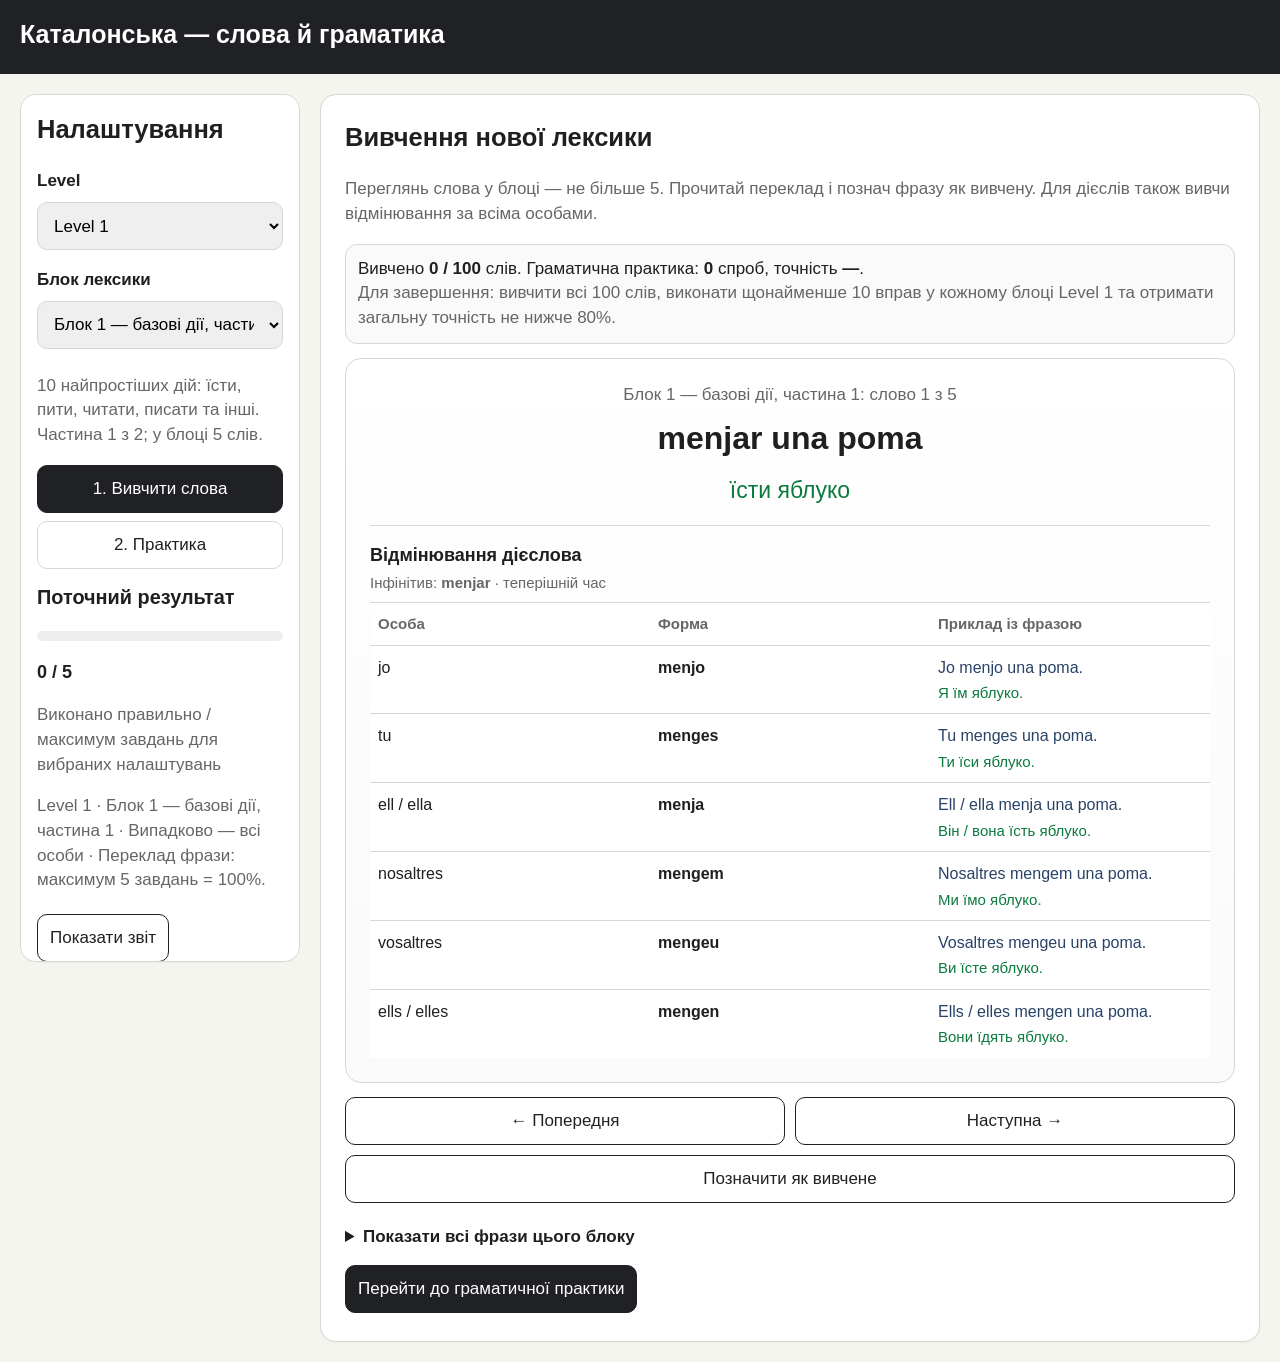
==== commit bd12e387: "Revert bilingual UI changes" ====
--- a/grammar.html
+++ b/grammar.html
@@ -1,10 +1,10 @@
 <!DOCTYPE html>
-<html lang="ca">
+<html lang="uk">
 <head>
 <meta name="robots" content="noindex">
   <meta charset="UTF-8">
   <meta name="viewport" content="width=device-width, initial-scale=1.0">
-  <title>Català — vocabulari, verbs i gramàtica</title>
+  <title>Каталонська — слова, дієслова й граматика</title>
   <style>
     :root {
       --bg:#f5f5f0; --card:#fff; --ink:#1f1f1f; --muted:#666; --line:#d8d8d0;
@@ -34,13 +34,6 @@
     .lesson-group-title{font-size:13px;font-weight:700;color:var(--muted);text-transform:uppercase;letter-spacing:.04em;margin:0 0 8px}
     .lesson-group button.lesson:first-of-type{margin-top:0}
     .lesson-group button.lesson:last-child{margin-bottom:0}
-    .i18n-ca{display:block;color:inherit}
-    .i18n-uk{display:block;margin-top:2px;font-size:.84em;line-height:1.3;color:#777;font-weight:400}
-    button .i18n-uk{color:#b9b9b9}
-    button.secondary .i18n-uk,button.lesson:not(.active) .i18n-uk,button.mode:not(.active) .i18n-uk{color:#777}
-    button.lesson.active .i18n-uk,button.mode.active .i18n-uk{color:#d5d5d5}
-    header .i18n-uk{color:#cfcfcf}
-    .bilingual-note{margin-top:4px}
     .muted{color:var(--muted)}
     .phrase-box{background:var(--soft);border-radius:14px;padding:14px;margin:12px 0}
     .phrase-main{font-size:23px;font-weight:bold;margin-bottom:6px}
@@ -138,12 +131,12 @@
 </head>
 <body>
 <header>
-  <h1><span class="i18n-ca">Català — vocabulari i gramàtica</span><span class="i18n-uk">Каталонська — слова й граматика</span></h1>
+  <h1>Каталонська — слова й граматика</h1>
 </header>
 
 <main>
   <aside class="card">
-    <h2><span class="i18n-ca">Configuració</span><span class="i18n-uk">Налаштування</span></h2>
+    <h2>Налаштування</h2>
 
     <label for="levelSelect"><b>Level</b></label>
     <select id="levelSelect">
@@ -153,19 +146,19 @@
       <option value="level4">Level 4</option>
     </select>
 
-    <label for="blockSelect"><b><span class="i18n-ca">Bloc de vocabulari</span><span class="i18n-uk">Блок лексики</span></b></label>
+    <label for="blockSelect"><b>Блок лексики</b></label>
     <select id="blockSelect"></select>
     <p class="muted" id="blockDescription"></p>
 
-    <div class="mode-switch" aria-label="Mode de treball / Режим роботи">
-      <button class="mode active" id="studyMode" type="button"><span class="i18n-ca">1. Aprèn les paraules</span><span class="i18n-uk">1. Вивчити слова</span></button>
-      <button class="mode" id="practiceMode" type="button"><span class="i18n-ca">2. Pràctica</span><span class="i18n-uk">2. Практика</span></button>
+    <div class="mode-switch" aria-label="Режим роботи">
+      <button class="mode active" id="studyMode" type="button">1. Вивчити слова</button>
+      <button class="mode" id="practiceMode" type="button">2. Практика</button>
     </div>
 
     <div id="grammarControls" class="hidden">
-      <label for="personSelect"><b><span class="i18n-ca">Persona gramatical</span><span class="i18n-uk">Граматична особа</span></b></label>
+      <label for="personSelect"><b>Граматична особа</b></label>
       <select id="personSelect">
-        <option value="random">Aleatori — totes les persones / Випадково — всі особи</option>
+        <option value="random">Випадково — всі особи</option>
         <option value="jo">jo</option>
         <option value="tu">tu</option>
         <option value="ell">ell / ella</option>
@@ -174,57 +167,57 @@
         <option value="ells">ells / elles</option>
       </select>
 
-      <h3><span class="i18n-ca">Mini lliçons</span><span class="i18n-uk">Мініуроки</span></h3>
+      <h3>Мініуроки</h3>
       <div class="lesson-group">
-        <div class="lesson-group-title"><span class="i18n-ca">Frases</span><span class="i18n-uk">Фрази</span></div>
-        <button class="lesson active" data-lesson="phrase"><span class="i18n-ca">1. Traducció de la frase</span><span class="i18n-uk">1. Переклад фрази</span></button>
-        <button class="lesson" data-lesson="choice"><span class="i18n-ca">2. Tria la frase</span><span class="i18n-uk">2. Обери фразу</span></button>
+        <div class="lesson-group-title">Фрази</div>
+        <button class="lesson active" data-lesson="phrase">1. Переклад фрази</button>
+        <button class="lesson" data-lesson="choice">2. Обери фразу</button>
       </div>
 
       <div class="lesson-group">
-        <div class="lesson-group-title"><span class="i18n-ca">Construccions modals</span><span class="i18n-uk">Модальні конструкції</span></div>
-        <button class="lesson" data-lesson="modal"><span class="i18n-ca">3. He de / Puc / Vull</span><span class="i18n-uk">3. He de / Puc / Vull</span></button>
+        <div class="lesson-group-title">Модальні конструкції</div>
+        <button class="lesson" data-lesson="modal">3. He de / Puc / Vull</button>
       </div>
 
       <div class="lesson-group">
-        <div class="lesson-group-title"><span class="i18n-ca">Construeix la frase</span><span class="i18n-uk">Склади речення</span></div>
-        <button class="lesson" data-lesson="present_build"><span class="i18n-ca">4. Present</span><span class="i18n-uk">4. Теперішній час</span></button>
-        <button class="lesson" data-lesson="negative_build"><span class="i18n-ca">5. Negació</span><span class="i18n-uk">5. Заперечення</span></button>
-        <button class="lesson" data-lesson="question_build"><span class="i18n-ca">6. Pregunta</span><span class="i18n-uk">6. Питання</span></button>
-        <button class="lesson" data-lesson="past_build"><span class="i18n-ca">7. Passat</span><span class="i18n-uk">7. Минулий час</span></button>
-        <button class="lesson" data-lesson="future_build"><span class="i18n-ca">8. Futur</span><span class="i18n-uk">8. Майбутній час</span></button>
+        <div class="lesson-group-title">Склади речення</div>
+        <button class="lesson" data-lesson="present_build">4. Теперішній час</button>
+        <button class="lesson" data-lesson="negative_build">5. Заперечення</button>
+        <button class="lesson" data-lesson="question_build">6. Питання</button>
+        <button class="lesson" data-lesson="past_build">7. Минулий час</button>
+        <button class="lesson" data-lesson="future_build">8. Майбутній час</button>
       </div>
 
       <div class="lesson-group">
-        <div class="lesson-group-title"><span class="i18n-ca">Completa</span><span class="i18n-uk">Заповни</span></div>
-        <button class="lesson" data-lesson="present_fill"><span class="i18n-ca">9. Present</span><span class="i18n-uk">9. Теперішній час</span></button>
-        <button class="lesson" data-lesson="negative_fill"><span class="i18n-ca">10. Negació</span><span class="i18n-uk">10. Заперечення</span></button>
-        <button class="lesson" data-lesson="question_fill"><span class="i18n-ca">11. Pregunta</span><span class="i18n-uk">11. Питання</span></button>
-        <button class="lesson" data-lesson="past_fill"><span class="i18n-ca">12. Passat</span><span class="i18n-uk">12. Минулий час</span></button>
-        <button class="lesson" data-lesson="future_fill"><span class="i18n-ca">13. Futur</span><span class="i18n-uk">13. Майбутній час</span></button>
+        <div class="lesson-group-title">Заповни</div>
+        <button class="lesson" data-lesson="present_fill">9. Теперішній час</button>
+        <button class="lesson" data-lesson="negative_fill">10. Заперечення</button>
+        <button class="lesson" data-lesson="question_fill">11. Питання</button>
+        <button class="lesson" data-lesson="past_fill">12. Минулий час</button>
+        <button class="lesson" data-lesson="future_fill">13. Майбутній час</button>
       </div>
 
       <div class="lesson-group">
-        <div class="lesson-group-title"><span class="i18n-ca">Repàs</span><span class="i18n-uk">Повторення</span></div>
-        <button class="lesson" data-lesson="mixed"><span class="i18n-ca">14. Pràctica mixta</span><span class="i18n-uk">14. Змішана практика</span></button>
+        <div class="lesson-group-title">Повторення</div>
+        <button class="lesson" data-lesson="mixed">14. Змішана практика</button>
       </div>
     </div>
 
-    <h3><span class="i18n-ca">Resultat actual</span><span class="i18n-uk">Поточний результат</span></h3>
+    <h3>Поточний результат</h3>
     <div class="progress"><div class="bar" id="bar"></div></div>
     <p class="score"><span id="correct">0</span> / <span id="total">0</span></p>
-    <p class="muted"><span class="i18n-ca">Respostes correctes / màxim de tasques per a la configuració seleccionada</span><span class="i18n-uk">Виконано правильно / максимум завдань для вибраних налаштувань</span></p>
+    <p class="muted">Виконано правильно / максимум завдань для вибраних налаштувань</p>
     <p class="muted" id="filterMaximum"></p>
 
-    <button class="secondary" id="showReport"><span class="i18n-ca">Mostra l'informe</span><span class="i18n-uk">Показати звіт</span></button>
-    <button class="secondary" id="exportCsv"><span class="i18n-ca">Exporta CSV</span><span class="i18n-uk">Експорт CSV</span></button>
-    <button class="danger" id="reset"><span class="i18n-ca">Esborra el resultat</span><span class="i18n-uk">Очистити результат</span></button>
+    <button class="secondary" id="showReport">Показати звіт</button>
+    <button class="secondary" id="exportCsv">Експорт CSV</button>
+    <button class="danger" id="reset">Очистити результат</button>
   </aside>
 
   <section class="card">
     <div id="studyPanel">
-      <h2><span class="i18n-ca">Aprenentatge de vocabulari nou</span><span class="i18n-uk">Вивчення нової лексики</span></h2>
-      <p class="muted"><span class="i18n-ca">Repassa les paraules del bloc — com a màxim 5. Llegeix la traducció i marca la frase com a apresa. Per als verbs, estudia també la conjugació de totes les persones.</span><span class="i18n-uk">Переглянь слова у блоці — не більше 5. Прочитай переклад і познач фразу як вивчену. Для дієслів також вивчи відмінювання за всіма особами.</span></p>
+      <h2>Вивчення нової лексики</h2>
+      <p class="muted">Переглянь слова у блоці — не більше 5. Прочитай переклад і познач фразу як вивчену. Для дієслів також вивчи відмінювання за всіма особами.</p>
 
       <div id="beginnerProgress" class="study-progress"></div>
 
@@ -236,20 +229,20 @@
       </div>
 
       <div class="study-actions">
-        <button class="secondary" id="studyPrev" type="button"><span class="i18n-ca">← Anterior</span><span class="i18n-uk">← Попередня</span></button>
-        <button class="secondary" id="studyNext" type="button"><span class="i18n-ca">Següent →</span><span class="i18n-uk">Наступна →</span></button>
-        <button class="secondary" id="markLearned" type="button"><span class="i18n-ca">Marca com a apresa</span><span class="i18n-uk">Позначити як вивчене</span></button>
+        <button class="secondary" id="studyPrev" type="button">← Попередня</button>
+        <button class="secondary" id="studyNext" type="button">Наступна →</button>
+        <button class="secondary" id="markLearned" type="button">Позначити як вивчене</button>
       </div>
 
       <details>
-        <summary><span class="i18n-ca">Mostra totes les frases del bloc</span><span class="i18n-uk">Показати всі фрази цього блоку</span></summary>
+        <summary>Показати всі фрази цього блоку</summary>
         <table class="vocab-table" id="vocabTable">
-          <thead><tr><th><span class="i18n-ca">Català</span><span class="i18n-uk">Каталонською</span></th><th><span class="i18n-ca">Ucraïnès</span><span class="i18n-uk">Українською</span></th><th><span class="i18n-ca">Estat</span><span class="i18n-uk">Статус</span></th></tr></thead>
+          <thead><tr><th>Каталонською</th><th>Українською</th><th>Статус</th></tr></thead>
           <tbody></tbody>
         </table>
       </details>
 
-      <button id="goToPractice" type="button"><span class="i18n-ca">Ves a la pràctica gramatical</span><span class="i18n-uk">Перейти до граматичної практики</span></button>
+      <button id="goToPractice" type="button">Перейти до граматичної практики</button>
     </div>
 
     <div id="practicePanel" class="hidden">
@@ -257,62 +250,62 @@
 
       <div class="phrase-box">
         <div class="phrase-main" id="ukPhrase"></div>
-        <div class="muted"><span class="i18n-ca">Bloc</span><span class="i18n-uk">Блок</span>: <b id="activeBlockTitle"></b></div>
-        <div class="muted"><span class="i18n-ca">Frase catalana després de comprovar</span><span class="i18n-uk">Каталонська фраза після перевірки</span>: <b id="caPhrase">—</b></div>
+        <div class="muted">Блок: <b id="activeBlockTitle"></b></div>
+        <div class="muted">Каталонська фраза після перевірки: <b id="caPhrase">—</b></div>
       </div>
 
       <div class="grammar-note" id="grammarNote"></div>
       <div id="exercise"></div>
       <div id="feedback" class="feedback"></div>
 
-      <button id="check"><span class="i18n-ca">Comprova</span><span class="i18n-uk">Перевірити</span></button>
-      <button class="secondary" id="next" disabled><span class="i18n-ca">Tasca següent</span><span class="i18n-uk">Наступне завдання</span></button>
-      <p class="muted"><span class="i18n-ca">Només s'avalua la primera comprovació. Les majúscules/minúscules i els accents catalans no redueixen la puntuació. Si obres una pista abans de comprovar, no s'atorga cap punt.</span><span class="i18n-uk">Оцінюється тільки перша перевірка. Великі/малі літери та каталонські наголоси не знижують бал. Якщо відкрити підказку до перевірки, бал не нараховується.</span></p>
+      <button id="check">Перевірити</button>
+      <button class="secondary" id="next" disabled>Наступне завдання</button>
+      <p class="muted">Оцінюється тільки перша перевірка. Великі/малі літери та каталонські наголоси не знижують бал. Якщо відкрити підказку до перевірки, бал не нараховується.</p>
     </div>
 
     <div id="reportPanel" class="hidden">
-      <h2><span class="i18n-ca">Informe de resultats</span><span class="i18n-uk">Звіт про якість роботи</span></h2>
-      <p class="muted"><span class="i18n-ca">Les dades es desen localment al navegador d'aquest dispositiu.</span><span class="i18n-uk">Дані зберігаються локально в браузері цього пристрою.</span></p>
+      <h2>Звіт про якість роботи</h2>
+      <p class="muted">Дані зберігаються локально в браузері цього пристрою.</p>
 
       <div id="qualityLevel" class="level"></div>
 
       <div class="metrics">
-        <div class="metric"><div class="value" id="mAccuracy">0%</div><div><span class="i18n-ca">Progrés del conjunt seleccionat</span><span class="i18n-uk">Виконання вибраного набору</span></div></div>
-        <div class="metric"><div class="value" id="mCorrect">0</div><div><span class="i18n-ca">Correctes sense pista</span><span class="i18n-uk">Правильно без підказки</span></div></div>
-        <div class="metric"><div class="value" id="mHints">0</div><div><span class="i18n-ca">Pistes utilitzades</span><span class="i18n-uk">Використано підказок</span></div></div>
-        <div class="metric"><div class="value" id="mAttempts">0</div><div><span class="i18n-ca">Intents totals</span><span class="i18n-uk">Усього спроб</span></div></div>
-        <div class="metric"><div class="value" id="mTime">0 c</div><div><span class="i18n-ca">Temps mitjà</span><span class="i18n-uk">Середній час</span></div></div>
-        <div class="metric"><div class="value" id="mSpelling">0</div><div><span class="i18n-ca">Avisos d'ortografia</span><span class="i18n-uk">Підказки з написання</span></div></div>
+        <div class="metric"><div class="value" id="mAccuracy">0%</div><div>Виконання вибраного набору</div></div>
+        <div class="metric"><div class="value" id="mCorrect">0</div><div>Правильно без підказки</div></div>
+        <div class="metric"><div class="value" id="mHints">0</div><div>Використано підказок</div></div>
+        <div class="metric"><div class="value" id="mAttempts">0</div><div>Усього спроб</div></div>
+        <div class="metric"><div class="value" id="mTime">0 c</div><div>Середній час</div></div>
+        <div class="metric"><div class="value" id="mSpelling">0</div><div>Підказки з написання</div></div>
       </div>
 
-      <h3><span class="i18n-ca">Temps d'estudi d'avui — bloc actual</span><span class="i18n-uk">Час роботи сьогодні — поточний блок</span></h3>
+      <h3>Час роботи сьогодні — поточний блок</h3>
       <div class="time-summary" id="todayTimeSummary">
         <div class="metrics">
-          <div class="metric"><div class="value" id="tElapsed">—</div><div><span class="i18n-ca">De l'inici al final</span><span class="i18n-uk">Від початку до завершення</span></div></div>
-          <div class="metric"><div class="value" id="tActive">—</div><div><span class="i18n-ca">Temps actiu</span><span class="i18n-uk">Активний час</span></div></div>
-          <div class="metric"><div class="value" id="tIdle">—</div><div><span class="i18n-ca">Temps inactiu</span><span class="i18n-uk">Неактивний час</span></div></div>
-          <div class="metric"><div class="value" id="tWindow">—</div><div><span class="i18n-ca">Inici → última activitat</span><span class="i18n-uk">Початок → остання активність</span></div></div>
+          <div class="metric"><div class="value" id="tElapsed">—</div><div>Від початку до завершення</div></div>
+          <div class="metric"><div class="value" id="tActive">—</div><div>Активний час</div></div>
+          <div class="metric"><div class="value" id="tIdle">—</div><div>Неактивний час</div></div>
+          <div class="metric"><div class="value" id="tWindow">—</div><div>Початок → остання активність</div></div>
         </div>
         <div id="tLessons" class="grammar-note"></div>
-        <p class="muted"><span class="i18n-ca">La inactivitat es calcula a partir de les pauses entre accions. Si no hi ha clics, tecles ni desplaçament durant més de 2 minuts, el temps posterior als primers 2 minuts de pausa es compta com a inactiu. No es compta el temps anterior a la primera activitat ni posterior a l'última.</span><span class="i18n-uk">Неактивність визначається за паузами між діями. Якщо немає кліків, вводу з клавіатури або прокручування понад 2 хвилини, час після перших 2 хвилин паузи рахується як неактивний. Час до першої та після останньої активності не враховується.</span></p>
+        <p class="muted">Неактивність визначається за паузами між діями. Якщо немає кліків, вводу з клавіатури або прокручування понад 2 хвилини, час після перших 2 хвилин паузи рахується як неактивний. Час до першої та після останньої активності не враховується.</p>
       </div>
 
-      <h3><span class="i18n-ca">Resultats per blocs</span><span class="i18n-uk">Результат за блоками</span></h3>
-      <table id="blockTable"><thead><tr><th><span class="i18n-ca">Bloc</span><span class="i18n-uk">Блок</span></th><th><span class="i18n-ca">Correctes</span><span class="i18n-uk">Правильно</span></th><th><span class="i18n-ca">Total</span><span class="i18n-uk">Усього</span></th><th><span class="i18n-ca">Precisió</span><span class="i18n-uk">Точність</span></th><th><span class="i18n-ca">Valoració</span><span class="i18n-uk">Оцінка</span></th></tr></thead><tbody></tbody></table>
-
-      <h3><span class="i18n-ca">Resultats per mini lliçons</span><span class="i18n-uk">Результат за мініуроками</span></h3>
-      <table id="lessonTable"><thead><tr><th><span class="i18n-ca">Mini lliçó</span><span class="i18n-uk">Мініурок</span></th><th><span class="i18n-ca">Correctes</span><span class="i18n-uk">Правильно</span></th><th><span class="i18n-ca">Total</span><span class="i18n-uk">Усього</span></th><th><span class="i18n-ca">Precisió</span><span class="i18n-uk">Точність</span></th><th><span class="i18n-ca">Valoració</span><span class="i18n-uk">Оцінка</span></th></tr></thead><tbody></tbody></table>
-
-      <h3><span class="i18n-ca">Resultats per persones</span><span class="i18n-uk">Результат за особами</span></h3>
-      <table id="personTable"><thead><tr><th><span class="i18n-ca">Persona</span><span class="i18n-uk">Особа</span></th><th><span class="i18n-ca">Correctes</span><span class="i18n-uk">Правильно</span></th><th><span class="i18n-ca">Total</span><span class="i18n-uk">Усього</span></th><th><span class="i18n-ca">Precisió</span><span class="i18n-uk">Точність</span></th><th><span class="i18n-ca">Valoració</span><span class="i18n-uk">Оцінка</span></th></tr></thead><tbody></tbody></table>
-
-      <h3><span class="i18n-ca">Què cal repassar</span><span class="i18n-uk">Що потрібно повторити</span></h3>
+      <h3>Результат за блоками</h3>
+      <table id="blockTable"><thead><tr><th>Блок</th><th>Правильно</th><th>Усього</th><th>Точність</th><th>Оцінка</th></tr></thead><tbody></tbody></table>
+
+      <h3>Результат за мініуроками</h3>
+      <table id="lessonTable"><thead><tr><th>Мініурок</th><th>Правильно</th><th>Усього</th><th>Точність</th><th>Оцінка</th></tr></thead><tbody></tbody></table>
+
+      <h3>Результат за особами</h3>
+      <table id="personTable"><thead><tr><th>Особа</th><th>Правильно</th><th>Усього</th><th>Точність</th><th>Оцінка</th></tr></thead><tbody></tbody></table>
+
+      <h3>Що потрібно повторити</h3>
       <div id="recommendations"></div>
 
-      <h3><span class="i18n-ca">Últimes respostes no comptabilitzades</span><span class="i18n-uk">Останні незараховані відповіді</span></h3>
+      <h3>Останні незараховані відповіді</h3>
       <div id="mistakes" class="mistakes"></div>
 
-      <button class="secondary" id="backToPractice"><span class="i18n-ca">Torna als exercicis</span><span class="i18n-uk">Повернутися до вправ</span></button>
+      <button class="secondary" id="backToPractice">Повернутися до вправ</button>
     </div>
   </section>
 </main>
@@ -2331,94 +2324,90 @@
 const SINGULAR_ONLY = new Set(["estar orgullós de","estar relacionat amb","sentir-se segur"]);
 const THIRD_PERSON_ONLY = new Set(["tenir lloc"]);
 
-function bi(ca,uk){
-  return `<span class="i18n-ca">${ca}</span><span class="i18n-uk">${uk}</span>`;
-}
-
 const LESSONS = {
   phrase:{
-    title:"Traducció de la frase",titleUk:"Переклад фрази",
-    label:"Traducció de la frase",labelUk:"Переклад фрази",
-    note:bi("<b>Tasca:</b> tradueix la frase ucraïnesa al català.","<b>Завдання:</b> переклади українську фразу каталонською."),
-    recommendation:bi("Repassa l'escriptura de les frases en català.","Повторити написання каталонських фраз.")
+    title:"Переклад фрази",
+    label:"Переклад фрази",
+    note:"<b>Завдання:</b> переклади українську фразу каталонською.",
+    recommendation:"Повторити написання каталонських фраз."
   },
   choice:{
-    title:"Tria la frase",titleUk:"Обери фразу",
-    label:"Tria la frase",labelUk:"Обери фразу",
-    note:bi("<b>Tasca:</b> tria la frase catalana correcta.","<b>Завдання:</b> обери правильну каталонську фразу."),
-    recommendation:bi("Repassa el significat de les frases que es confonen.","Повторити значення фраз, які плутаються.")
+    title:"Обери фразу",
+    label:"Обери фразу",
+    note:"<b>Завдання:</b> обери правильну каталонську фразу.",
+    recommendation:"Повторити значення фраз, які плутаються."
   },
   present_build:{
-    title:"Present (Construeix la frase)",titleUk:"Теперішній час (Склади речення)",
-    label:"Present — construeix la frase",labelUk:"Теперішній час — склади речення",
-    note:bi("<b>Tasca:</b> construeix una frase completa en present. La forma del verb depèn de la persona.","<b>Завдання:</b> склади повне речення у теперішньому часі. Форма дієслова залежить від особи."),
-    recommendation:bi("Repassa l'ordre de les paraules i la conjugació en present.","Повторити порядок слів і відмінювання у теперішньому часі.")
+    title:"Теперішній час (Склади речення)",
+    label:"Теперішній час — склади речення",
+    note:"<b>Завдання:</b> склади повне речення у теперішньому часі. Форма дієслова залежить від особи.",
+    recommendation:"Повторити порядок слів і відмінювання у теперішньому часі."
   },
   negative_build:{
-    title:"Negació (Construeix la frase)",titleUk:"Заперечення (Склади речення)",
-    label:"Negació — construeix la frase",labelUk:"Заперечення — склади речення",
-    note:bi("<b>Regla:</b> en una frase negativa fem servir <b>no + verb</b>.","<b>Правило:</b> у заперечному реченні використовуємо <b>no + дієслово</b>."),
-    recommendation:bi("Repassa l'ordre de les paraules en frases negatives.","Повторити порядок слів у заперечних реченнях.")
+    title:"Заперечення (Склади речення)",
+    label:"Заперечення — склади речення",
+    note:"<b>Правило:</b> у заперечному реченні використовуємо <b>no + дієслово</b>.",
+    recommendation:"Повторити порядок слів у заперечних реченнях."
   },
   question_build:{
-    title:"Pregunta (Construeix la frase)",titleUk:"Питання (Склади речення)",
-    label:"Pregunta — construeix la frase",labelUk:"Питання — склади речення",
-    note:bi("<b>Tasca:</b> construeix una pregunta completa amb la forma verbal correcta.","<b>Завдання:</b> склади повне питальне речення з правильною формою дієслова."),
-    recommendation:bi("Repassa l'ordre de les paraules i les formes verbals en les preguntes.","Повторити порядок слів і дієслівні форми у питаннях.")
+    title:"Питання (Склади речення)",
+    label:"Питання — склади речення",
+    note:"<b>Завдання:</b> склади повне питальне речення з правильною формою дієслова.",
+    recommendation:"Повторити порядок слів і дієслівні форми у питаннях."
   },
   past_build:{
-    title:"Passat (Construeix la frase)",titleUk:"Минулий час (Склади речення)",
-    label:"Passat — construeix la frase",labelUk:"Минулий час — склади речення",
-    note:bi("<b>Regla:</b> passat perifràstic: <b>vaig / vas / va / vam / vau / van + infinitiu</b>.","<b>Правило:</b> перифрастичний минулий час: <b>vaig / vas / va / vam / vau / van + інфінітив</b>."),
-    recommendation:bi("Repassa l'ordre de les paraules en passat.","Повторити порядок слів у минулому часі.")
+    title:"Минулий час (Склади речення)",
+    label:"Минулий час — склади речення",
+    note:"<b>Правило:</b> перифрастичний минулий час: <b>vaig / vas / va / vam / vau / van + інфінітив</b>.",
+    recommendation:"Повторити порядок слів у минулому часі."
   },
   future_build:{
-    title:"Futur (Construeix la frase)",titleUk:"Майбутній час (Склади речення)",
-    label:"Futur — construeix la frase",labelUk:"Майбутній час — склади речення",
-    note:bi("<b>Tasca:</b> construeix una frase completa en futur.","<b>Завдання:</b> склади повне речення у майбутньому часі."),
-    recommendation:bi("Repassa l'ordre de les paraules i les formes de futur.","Повторити порядок слів і майбутні форми дієслів.")
+    title:"Майбутній час (Склади речення)",
+    label:"Майбутній час — склади речення",
+    note:"<b>Завдання:</b> склади повне речення у майбутньому часі.",
+    recommendation:"Повторити порядок слів і майбутні форми дієслів."
   },
   modal:{
-    title:"He de / Puc / Vull",titleUk:"He de / Puc / Vull",
-    label:"He de / Puc / Vull",labelUk:"He de / Puc / Vull",
-    note:bi("<b>Regla:</b> després de <b>he de / puc / vull</b> i les formes corresponents de les altres persones, fem servir l'infinitiu.","<b>Правило:</b> після <b>he de / puc / vull</b> та відповідних форм для інших осіб ставимо інфінітив."),
-    recommendation:bi("Repassa les construccions he de, puc, vull i l'infinitiu.","Повторити конструкції he de, puc, vull та інфінітив.")
+    title:"He de / Puc / Vull",
+    label:"He de / Puc / Vull",
+    note:"<b>Правило:</b> після <b>he de / puc / vull</b> та відповідних форм для інших осіб ставимо інфінітив.",
+    recommendation:"Повторити конструкції he de, puc, vull та інфінітив."
   },
   present_fill:{
-    title:"Present (Completa)",titleUk:"Теперішній час (Заповни)",
-    label:"Present — completa",labelUk:"Теперішній час — заповни",
-    note:bi("<b>Tasca:</b> escriu la forma correcta del verb en present.","<b>Завдання:</b> впиши правильну форму дієслова у теперішньому часі."),
-    recommendation:bi("Repassa la conjugació dels verbs en present.","Повторити відмінювання дієслів у теперішньому часі.")
+    title:"Теперішній час (Заповни)",
+    label:"Теперішній час — заповни",
+    note:"<b>Завдання:</b> впиши правильну форму дієслова у теперішньому часі.",
+    recommendation:"Повторити відмінювання дієслів у теперішньому часі."
   },
   negative_fill:{
-    title:"Negació (Completa)",titleUk:"Заперечення (Заповни)",
-    label:"Negació — completa",labelUk:"Заперечення — заповни",
-    note:bi("<b>Tasca:</b> completa l'espai amb <b>no + la forma correcta del verb</b>.","<b>Завдання:</b> заповни пропуск конструкцією <b>no + правильна форма дієслова</b>."),
-    recommendation:bi("Repassa la construcció no + verb.","Повторити конструкцію no + дієслово.")
+    title:"Заперечення (Заповни)",
+    label:"Заперечення — заповни",
+    note:"<b>Завдання:</b> заповни пропуск конструкцією <b>no + правильна форма дієслова</b>.",
+    recommendation:"Повторити конструкцію no + дієслово."
   },
   question_fill:{
-    title:"Pregunta (Completa)",titleUk:"Питання (Заповни)",
-    label:"Pregunta — completa",labelUk:"Питання — заповни",
-    note:bi("<b>Tasca:</b> escriu la forma correcta del verb a la pregunta.","<b>Завдання:</b> впиши правильну форму дієслова у питальному реченні."),
-    recommendation:bi("Repassa les formes verbals de totes les persones en les preguntes.","Повторити форми дієслова для всіх осіб у питаннях.")
+    title:"Питання (Заповни)",
+    label:"Питання — заповни",
+    note:"<b>Завдання:</b> впиши правильну форму дієслова у питальному реченні.",
+    recommendation:"Повторити форми дієслова для всіх осіб у питаннях."
   },
   past_fill:{
-    title:"Passat (Completa)",titleUk:"Минулий час (Заповни)",
-    label:"Passat — completa",labelUk:"Минулий час — заповни",
-    note:bi("<b>Tasca:</b> completa l'espai amb la construcció correcta del passat.","<b>Завдання:</b> заповни пропуск правильною конструкцією минулого часу."),
-    recommendation:bi("Repassa vaig / vas / va / vam / vau / van + infinitiu.","Повторити vaig / vas / va / vam / vau / van + інфінітив.")
+    title:"Минулий час (Заповни)",
+    label:"Минулий час — заповни",
+    note:"<b>Завдання:</b> заповни пропуск правильною конструкцією минулого часу.",
+    recommendation:"Повторити vaig / vas / va / vam / vau / van + інфінітив."
   },
   future_fill:{
-    title:"Futur (Completa)",titleUk:"Майбутній час (Заповни)",
-    label:"Futur — completa",labelUk:"Майбутній час — заповни",
-    note:bi("<b>Tasca:</b> escriu la forma correcta del verb en futur.","<b>Завдання:</b> впиши правильну форму дієслова у майбутньому часі."),
-    recommendation:bi("Repassa les formes de futur de totes les persones.","Повторити форми майбутнього часу для всіх осіб.")
+    title:"Майбутній час (Заповни)",
+    label:"Майбутній час — заповни",
+    note:"<b>Завдання:</b> впиши правильну форму дієслова у майбутньому часі.",
+    recommendation:"Повторити форми майбутнього часу для всіх осіб."
   },
   mixed:{
-    title:"Pràctica mixta",titleUk:"Змішана практика",
-    label:"Pràctica mixta",labelUk:"Змішана практика",
-    note:bi("<b>Tasca:</b> el sistema utilitza els 13 tipus d'exercicis.","<b>Завдання:</b> система використовує всі 13 типів вправ."),
-    recommendation:bi("Repassa els temes amb més errors.","Повторити теми з найбільшою кількістю помилок.")
+    title:"Змішана практика",
+    label:"Змішана практика",
+    note:"<b>Завдання:</b> система використовує всі 13 типів вправ.",
+    recommendation:"Повторити теми з найбільшою кількістю помилок."
   }
 };
 
@@ -2560,7 +2549,7 @@
   const forms=PRESENT_FORMS[verb];
   const futures=futureForms(verb);
   if(!forms||!futures){
-    return {supported:false,reason:bi("Per a aquesta frase, de moment només hi ha exercicis de vocabulari.","Для цієї фрази поки що доступні лише лексичні вправи."),fullInf,verb};
+    return {supported:false,reason:"Для цієї фрази поки що доступні лише лексичні вправи.",fullInf,verb};
   }
   const rest=fullInf.slice(first.length).trim();
   return {supported:true,fullInf,verb,pronominal,rest,forms,futures};
@@ -2691,14 +2680,14 @@
 function checkedTranslationHtml(){
   const translation=ukrainianSentenceTranslation(currentPhrase,currentPerson,actualLesson);
   if(actualLesson==="phrase"||actualLesson==="choice"){
-    return `<br>${bi("<b>En ucraïnès:</b>","<b>Українською:</b>")} ${escapeHtml(currentPhrase.uk)}`;
-  }
-
-  const sentenceCa=translation.generated?"Traducció de la frase":"Significat bàsic";
-  const sentenceUk=translation.generated?"Переклад речення":"Базове значення";
-  return `<br>${bi(`<b>${sentenceCa}:</b>`,`<b>${sentenceUk}:</b>`)} ${escapeHtml(translation.text)}
-    <div class="phrase-translation">${bi("<b>Frase:</b>","<b>Фраза:</b>")} ${escapeHtml(currentPhrase.ca)} — ${escapeHtml(currentPhrase.uk)}</div>`;
-}
+    return `<br><b>Українською:</b> ${escapeHtml(currentPhrase.uk)}`;
+  }
+
+  const sentenceLabel=translation.generated?"Переклад речення":"Базове значення";
+  return `<br><b>${sentenceLabel}:</b> ${escapeHtml(translation.text)}
+    <div class="phrase-translation"><b>Фраза:</b> ${escapeHtml(currentPhrase.ca)} — ${escapeHtml(currentPhrase.uk)}</div>`;
+}
+
 function sentenceData(person){
   const i=PERSONS.findIndex(p=>p.id===person.id);
   const form=generated.forms[i];
@@ -2979,7 +2968,7 @@
 
   const lessonsEl=document.getElementById("tLessons");
   if(!timing.hasData){
-    lessonsEl.innerHTML=bi("<b>Avui encara no hi ha dades d’activitat per a aquest bloc.</b>","<b>Сьогодні для цього блока ще немає даних про активність.</b>");
+    lessonsEl.innerHTML="<b>Сьогодні для цього блока ще немає даних про активність.</b>";
     return;
   }
 
@@ -2989,7 +2978,7 @@
 
   lessonsEl.innerHTML=`
     <b>${escapeHtml(currentBlockTitle())}</b><br>
-    ${bi("<b>Avui hi ha hagut activitat a:</b>","<b>Сьогодні була активність у:</b>")}<br>${lessons}
+    <b>Сьогодні була активність у:</b><br>${lessons}
   `;
 }
 
@@ -3037,26 +3026,17 @@
 }
 function renderBeginnerProgress(){
   const p=beginnerCompletion();
-  let ca=`Paraules apreses: <b>${p.learned} / ${p.total}</b>. Pràctica gramatical: <b>${p.attempts}</b> intents, precisió <b>${p.attempts?p.accuracy+"%":"—"}</b>.`;
-  let uk=`Вивчено <b>${p.learned} / ${p.total}</b> слів. Граматична практика: <b>${p.attempts}</b> спроб, точність <b>${p.attempts?p.accuracy+"%":"—"}</b>.`;
-  if(p.complete){
-    ca+=`<br><b>Level 1 completat. Pots passar al Level 2 — vocabulari quotidià A1–A2.</b>`;
-    uk+=`<br><b>Level 1 завершено. Можна переходити до Level 2 — повсякденна лексика A1–A2.</b>`;
-  }else{
-    ca+=`<br>Per completar-lo: aprèn les 100 paraules, fes com a mínim 10 exercicis de cada bloc del Level 1 i aconsegueix una precisió general mínima del 80%.`;
-    uk+=`<br>Для завершення: вивчити всі 100 слів, виконати щонайменше 10 вправ у кожному блоці Level 1 та отримати загальну точність не нижче 80%.`;
-  }
-  document.getElementById("beginnerProgress").innerHTML=bi(ca,uk);
+  let status=`Вивчено <b>${p.learned} / ${p.total}</b> слів. Граматична практика: <b>${p.attempts}</b> спроб, точність <b>${p.attempts?p.accuracy+"%":"—"}</b>.`;
+  if(p.complete) status+=`<br><b>Level 1 завершено. Можна переходити до Level 2 — повсякденна лексика A1–A2.</b>`;
+  else status+=`<br><span class="muted">Для завершення: вивчити всі 100 слів, виконати щонайменше 10 вправ у кожному блоці Level 1 та отримати загальну точність не нижче 80%.</span>`;
+  document.getElementById("beginnerProgress").innerHTML=status;
 }
 function renderStudyTable(){
   const block=currentBlock();
   const tbody=document.querySelector("#vocabTable tbody");
   tbody.innerHTML=block.phrases.map((p,i)=>{
     const learned=learnedWords.has(phraseKey(block.id,p));
-    const status=learned
-      ?'<span class="learned-badge">'+bi("Apresa","Вивчено")+'</span>'
-      :`<button class="secondary learn-word" data-index="${i}" type="button">${bi("Marca","Позначити")}</button>`;
-    return `<tr class="${learned?"learned-row":""}"><td>${escapeHtml(p.ca)}</td><td>${escapeHtml(p.uk)}</td><td>${status}</td></tr>`;
+    return `<tr class="${learned?"learned-row":""}"><td>${escapeHtml(p.ca)}</td><td>${escapeHtml(p.uk)}</td><td>${learned?'<span class="learned-badge">Вивчено</span>':`<button class="secondary learn-word" data-index="${i}" type="button">Позначити</button>`}</td></tr>`;
   }).join("");
   document.querySelectorAll(".learn-word").forEach(btn=>btn.addEventListener("click",()=>{
     const p=block.phrases[Number(btn.dataset.index)];
@@ -3067,10 +3047,7 @@
 function renderStudyConjugation(phrase){
   const info=analyzePhrase(phrase);
   if(!info.supported){
-    studyConjugation.innerHTML=bi(
-      "Per a aquesta frase, la taula de conjugació encara no està disponible.",
-      "Для цієї фрази таблиця відмінювання поки що недоступна."
-    );
+    studyConjugation.innerHTML=`<p class="muted">Для цієї фрази таблиця відмінювання поки що недоступна.</p>`;
     return;
   }
 
@@ -3092,26 +3069,24 @@
   }).join("");
 
   studyConjugation.innerHTML=`
-    <h3>${bi("Conjugació del verb","Відмінювання дієслова")}</h3>
-    <div class="verb-label">${bi(`Infinitiu: <b>${escapeHtml(infinitive)}</b> · present`,`Інфінітив: <b>${escapeHtml(infinitive)}</b> · теперішній час`)}</div>
+    <h3>Відмінювання дієслова</h3>
+    <div class="verb-label">Інфінітив: <b>${escapeHtml(infinitive)}</b> · теперішній час</div>
     <table>
-      <thead><tr><th>${bi("Persona","Особа")}</th><th>${bi("Forma","Форма")}</th><th>${bi("Exemple amb la frase","Приклад із фразою")}</th></tr></thead>
+      <thead><tr><th>Особа</th><th>Форма</th><th>Приклад із фразою</th></tr></thead>
       <tbody>${rows}</tbody>
     </table>`;
 }
+
 function renderStudy(){
   const block=currentBlock();
   if(studyIndex>=block.phrases.length)studyIndex=0;
   const phrase=block.phrases[studyIndex];
   const learned=learnedWords.has(phraseKey(block.id,phrase));
-  studyCounter.innerHTML=bi(
-    `${escapeHtml(block.title)}: paraula ${studyIndex+1} de ${block.phrases.length}`,
-    `${escapeHtml(block.title)}: слово ${studyIndex+1} з ${block.phrases.length}`
-  );
+  studyCounter.textContent=`${block.title}: слово ${studyIndex+1} з ${block.phrases.length}`;
   studyCa.textContent=phrase.ca;
   studyUk.textContent=phrase.uk;
   renderStudyConjugation(phrase);
-  markLearned.innerHTML=learned?bi("✓ Apresa","✓ Вивчено"):bi("Marca com a apresa","Позначити як вивчене");
+  markLearned.textContent=learned?"✓ Вивчено":"Позначити як вивчене";
   markLearned.disabled=learned;
   renderBeginnerProgress();
   renderStudyTable();
@@ -3134,9 +3109,9 @@
   startQuestion();
 
   const displayedLesson=currentLesson==="mixed"?actualLesson:currentLesson;
-  lessonTitle.innerHTML=currentLesson==="mixed"
-    ?bi(`Pràctica mixta — ${LESSONS[actualLesson].title}`,`Змішана практика — ${LESSONS[actualLesson].titleUk}`)
-    :bi(LESSONS[currentLesson].title,LESSONS[currentLesson].titleUk);
+  lessonTitle.textContent=currentLesson==="mixed"
+    ?`Змішана практика — ${LESSONS[actualLesson].title}`
+    :LESSONS[currentLesson].title;
   grammarNote.innerHTML=LESSONS[displayedLesson].note;
   ukPhrase.textContent=currentPhrase.uk;
   caPhrase.textContent="—";
@@ -3149,29 +3124,19 @@
   const data=sentenceData(currentPerson);
 
   if(actualLesson==="present_build"){
-    return renderBuildSentence(data.present,
-      `Construeix una frase en present per a ${currentPerson.label}`,
-      `Склади речення у теперішньому часі для ${currentPerson.label}`);
+    return renderBuildSentence(data.present,`Склади речення у теперішньому часі для ${currentPerson.label}`);
   }
   if(actualLesson==="negative_build"){
-    return renderBuildSentence(data.negative,
-      `Construeix una frase negativa per a ${currentPerson.label}`,
-      `Склади заперечне речення для ${currentPerson.label}`);
+    return renderBuildSentence(data.negative,`Склади заперечне речення для ${currentPerson.label}`);
   }
   if(actualLesson==="question_build"){
-    return renderBuildSentence(data.question,
-      `Construeix una pregunta per a ${currentPerson.label}`,
-      `Склади питальне речення для ${currentPerson.label}`);
+    return renderBuildSentence(data.question,`Склади питальне речення для ${currentPerson.label}`);
   }
   if(actualLesson==="past_build"){
-    return renderBuildSentence(data.past,
-      `Construeix una frase en passat per a ${currentPerson.label}`,
-      `Склади речення у минулому часі для ${currentPerson.label}`);
+    return renderBuildSentence(data.past,`Склади речення у минулому часі для ${currentPerson.label}`);
   }
   if(actualLesson==="future_build"){
-    return renderBuildSentence(data.futureSentence,
-      `Construeix una frase en futur per a ${currentPerson.label}`,
-      `Склади речення у майбутньому часі для ${currentPerson.label}`);
+    return renderBuildSentence(data.futureSentence,`Склади речення у майбутньому часі для ${currentPerson.label}`);
   }
   if(actualLesson==="modal") return renderModalChoice();
   if(actualLesson==="present_fill") return renderPresentFill();
@@ -3180,46 +3145,37 @@
   if(actualLesson==="past_fill") return renderPastFill();
   if(actualLesson==="future_fill") return renderFutureFill();
 }
+
 function renderPhrase(){
   currentAnswerKind="input";
   currentExpected=currentPhrase.ca;
-  exercise.innerHTML=`
-    <div class="step-title">${bi("Escriu la frase en català","Напиши каталонську фразу")}</div>
-    <div class="task">${currentPhrase.uk}</div>
-    <input id="answer" placeholder="Escriu en català">`;
+  exercise.innerHTML=`<div class="step-title">Напиши каталонську фразу</div><div class="task">${currentPhrase.uk}</div><input id="answer" placeholder="Введи каталонською">`;
 }
 
 function renderChoice(){
   currentAnswerKind="choice";
   currentExpected=currentPhrase.ca;
   const options=shuffle([currentPhrase.ca,...shuffle(getPhrases().filter(p=>p.ca!==currentPhrase.ca)).slice(0,3).map(p=>p.ca)]);
-  exercise.innerHTML=`
-    <div class="step-title">${bi("Tria la frase catalana correcta","Обери правильну каталонську фразу")}</div>
-    <div class="task">${currentPhrase.uk}</div>
-    <div class="choices">${options.map(o=>`<button type="button" data-value="${escapeAttr(o)}">${o}</button>`).join("")}</div>`;
+  exercise.innerHTML=`<div class="step-title">Обери правильну каталонську фразу</div><div class="task">${currentPhrase.uk}</div><div class="choices">${options.map(o=>`<button type="button" data-value="${escapeAttr(o)}">${o}</button>`).join("")}</div>`;
   attachChoiceHandlers();
 }
 
 function renderUnsupported(){
   currentAnswerKind="input";
   currentExpected=currentPhrase.ca;
-  exercise.innerHTML=`
-    <div class="step-title">${bi("Exercici de vocabulari","Лексична вправа")}</div>
-    <div class="task">${currentPhrase.uk}</div>
-    <div class="muted">${generated.reason}</div>
-    <input id="answer" placeholder="Escriu la frase en català">`;
+  exercise.innerHTML=`<div class="step-title">Лексична вправа</div><div class="task">${currentPhrase.uk}</div><p class="muted">${generated.reason}</p><input id="answer" placeholder="Введи каталонську фразу">`;
 }
 
 function conjugationHintTable(highlightIndex, tense="present"){
   return `<table>
-    <tr><th>${bi("Persona","Особа")}</th><th>${bi("Forma","Форма")}</th></tr>
+    <tr><th>Особа</th><th>Форма</th></tr>
     ${PERSONS.map((p,i)=>`<tr><td>${p.label}</td><td>${i===highlightIndex?"<b>":""}${tense==="future"?generated.futures[i]:generated.forms[i]}${i===highlightIndex?"</b>":""}</td></tr>`).join("")}
   </table>`;
 }
 
 function hintBlock(html){
-  return `<button type="button" class="secondary" id="hintBtn">${bi("Mostra la pista","Показати підказку")}</button>
-    <div class="hint-warning">${bi("Després d'obrir la pista, la resposta no comptarà.","Після відкриття підказки відповідь не буде зарахована.")}</div>
+  return `<button type="button" class="secondary" id="hintBtn">Показати підказку</button>
+    <p class="hint-warning">Після відкриття підказки відповідь не буде зарахована.</p>
     <div id="hintPanel" class="hint-panel hidden">${html}</div>`;
 }
 
@@ -3230,7 +3186,7 @@
     if(checkedThisQuestion) return;
     hintUsed=true;
     document.getElementById("hintPanel").classList.remove("hidden");
-    btn.innerHTML=bi("Pista oberta — no s'atorga cap punt","Підказку відкрито — бал не нараховується");
+    btn.textContent="Підказку відкрито — бал не нараховується";
     btn.disabled=true;
   });
 }
@@ -3242,12 +3198,9 @@
   currentExpected=data.form;
   const reflexive=generated.pronominal?`${currentPerson.reflexive} `:"";
   exercise.innerHTML=`
-    <div class="step-title">${bi(
-      `Escriu la forma del verb <b>${generated.verb}</b> per a <b>${currentPerson.label}</b>`,
-      `Встав форму дієслова <b>${generated.verb}</b> для <b>${currentPerson.label}</b>`
-    )}</div>
+    <div class="step-title">Встав форму дієслова <b>${generated.verb}</b> для <b>${currentPerson.label}</b></div>
     <div class="task">${currentPerson.subject} ${reflexive}____${generated.rest?" "+generated.rest:""}.</div>
-    <input id="answer" placeholder="Escriu la forma del verb">
+    <input id="answer" placeholder="Впиши форму дієслова">
     ${hintBlock(conjugationHintTable(i,"present"))}`;
   attachHintHandler();
 }
@@ -3258,12 +3211,9 @@
   currentAnswerKind="input";
   currentExpected=`no ${reflexive}${data.form}`.trim();
   exercise.innerHTML=`
-    <div class="step-title">${bi(
-      `Completa l'espai de la frase negativa per a <b>${currentPerson.label}</b>`,
-      `Заповни пропуск у заперечному реченні для <b>${currentPerson.label}</b>`
-    )}</div>
+    <div class="step-title">Заповни пропуск у заперечному реченні для <b>${currentPerson.label}</b></div>
     <div class="task">${currentPerson.subject} ____${generated.rest?" "+generated.rest:""}.</div>
-    <input id="answer" placeholder="Exemple: no parlo o no em llevo">`;
+    <input id="answer" placeholder="Наприклад: no parlo або no em llevo">`;
 }
 
 function renderQuestionFill(){
@@ -3273,12 +3223,9 @@
   currentExpected=data.form;
   const reflexive=generated.pronominal?`${currentPerson.reflexive} `:"";
   exercise.innerHTML=`
-    <div class="step-title">${bi(
-      `Escriu la forma del verb <b>${generated.verb}</b> a la pregunta per a <b>${currentPerson.label}</b>`,
-      `Встав форму дієслова <b>${generated.verb}</b> у питанні для <b>${currentPerson.label}</b>`
-    )}</div>
+    <div class="step-title">Встав форму дієслова <b>${generated.verb}</b> у питанні для <b>${currentPerson.label}</b></div>
     <div class="task">${currentPerson.subject} ${reflexive}____${generated.rest?" "+generated.rest:""}?</div>
-    <input id="answer" placeholder="Escriu la forma del verb">
+    <input id="answer" placeholder="Впиши форму дієслова">
     ${hintBlock(conjugationHintTable(i,"present"))}`;
   attachHintHandler();
 }
@@ -3291,16 +3238,7 @@
   const wrong2=data.present;
   const wrong3=data.futureSentence;
   const options=shuffle([data.modal,wrong1,wrong2,wrong3]);
-  exercise.innerHTML=`
-    <div class="step-title">${bi(
-      `Tria la frase correcta per a <b>${currentPerson.label}</b>`,
-      `Обери правильне речення для <b>${currentPerson.label}</b>`
-    )}</div>
-    <div class="task">${bi(
-      `Després de <b>${currentPerson.modal}</b> hi ha d'haver un infinitiu.`,
-      `Після <b>${currentPerson.modal}</b> має бути інфінітив.`
-    )}</div>
-    <div class="choices">${options.map(o=>`<button type="button" data-value="${escapeAttr(o)}">${o}</button>`).join("")}</div>`;
+  exercise.innerHTML=`<div class="step-title">Обери правильне речення для <b>${currentPerson.label}</b></div><div class="task">Після <b>${currentPerson.modal}</b> має бути інфінітив.</div><div class="choices">${options.map(o=>`<button type="button" data-value="${escapeAttr(o)}">${o}</button>`).join("")}</div>`;
   attachChoiceHandlers();
 }
 
@@ -3309,12 +3247,9 @@
   currentAnswerKind="input";
   currentExpected=`${reflexive}${currentPerson.past} ${generated.verb}`.trim();
   exercise.innerHTML=`
-    <div class="step-title">${bi(
-      `Completa l'espai en passat per a <b>${currentPerson.label}</b>`,
-      `Заповни пропуск у минулому часі для <b>${currentPerson.label}</b>`
-    )}</div>
+    <div class="step-title">Заповни пропуск у минулому часі для <b>${currentPerson.label}</b></div>
     <div class="task">Ahir ${currentPerson.subject.toLowerCase()} ____${generated.rest?" "+generated.rest:""}.</div>
-    <input id="answer" placeholder="Exemple: vaig parlar o em vaig llevar">`;
+    <input id="answer" placeholder="Наприклад: vaig parlar або em vaig llevar">`;
 }
 
 function renderFutureFill(){
@@ -3324,29 +3259,26 @@
   currentExpected=data.future;
   const reflexive=generated.pronominal?`${currentPerson.reflexive} `:"";
   exercise.innerHTML=`
-    <div class="step-title">${bi(
-      `Escriu la forma del verb <b>${generated.verb}</b> en futur per a <b>${currentPerson.label}</b>`,
-      `Встав форму дієслова <b>${generated.verb}</b> у майбутньому часі для <b>${currentPerson.label}</b>`
-    )}</div>
+    <div class="step-title">Встав форму дієслова <b>${generated.verb}</b> у майбутньому часі для <b>${currentPerson.label}</b></div>
     <div class="task">Demà ${currentPerson.subject.toLowerCase()} ${reflexive}____${generated.rest?" "+generated.rest:""}.</div>
-    <input id="answer" placeholder="Escriu la forma de futur">
+    <input id="answer" placeholder="Впиши форму майбутнього часу">
     ${hintBlock(conjugationHintTable(i,"future"))}`;
   attachHintHandler();
 }
 
-function renderBuildSentence(sentence,titleCa,titleUk){
+function renderBuildSentence(sentence,title){
   currentAnswerKind="build";
   currentExpected=sentence.replace(/[.?!]/g,"");
   const words=shuffle(currentExpected.split(" "));
   const selectedSpans=[];
 
   exercise.innerHTML=`
-    <div class="step-title">${bi(titleCa,titleUk)}</div>
+    <div class="step-title">${title}</div>
     <div class="target" id="target"></div>
     <div class="word-bank">${words.map((w,i)=>`<span data-word-index="${i}">${w}</span>`).join("")}</div>
     <div class="build-actions">
-      <button type="button" class="secondary" id="undoBuild" disabled>${bi("Desfés l'última paraula","Скасувати останнє слово")}</button>
-      <button type="button" class="secondary" id="resetBuild" disabled>${bi("Esborra la frase","Очистити речення")}</button>
+      <button type="button" class="secondary" id="undoBuild" disabled>Скасувати останнє слово</button>
+      <button type="button" class="secondary" id="resetBuild" disabled>Очистити речення</button>
     </div>
     <input id="answer" type="hidden">`;
 
@@ -3387,6 +3319,7 @@
     updateBuiltSentence();
   });
 }
+
 function attachChoiceHandlers(){
   document.querySelectorAll(".choices button").forEach(btn=>{
     btn.addEventListener("click",()=>{
@@ -3406,45 +3339,46 @@
 
 function explainWrong(){
   if(actualLesson==="phrase"||actualLesson==="choice"||!generated.supported){
-    return bi(`Frase correcta: <b>${currentPhrase.ca}</b>.`,`Правильна фраза: <b>${currentPhrase.ca}</b>.`);
+    return `Правильна фраза: <b>${currentPhrase.ca}</b>.`;
   }
 
   const data=sentenceData(currentPerson);
 
   if(actualLesson==="present_build"||actualLesson==="present_fill"){
-    return bi(`Per a <b>${currentPerson.label}</b> cal la forma <b>${data.form}</b>.`,`Для <b>${currentPerson.label}</b> потрібна форма <b>${data.form}</b>.`);
+    return `Для <b>${currentPerson.label}</b> потрібна форма <b>${data.form}</b>.`;
   }
   if(actualLesson==="negative_build"){
-    return bi(`Frase negativa correcta: <b>${data.negative}</b>`,`Правильне заперечне речення: <b>${data.negative}</b>`);
+    return `Правильне заперечне речення: <b>${data.negative}</b>`;
   }
   if(actualLesson==="negative_fill"){
     const reflexive=generated.pronominal?`${currentPerson.reflexive} `:"";
-    return bi(`A l'espai cal <b>no ${reflexive}${data.form}</b>.`,`У пропуску потрібна конструкція <b>no ${reflexive}${data.form}</b>.`);
+    return `У пропуску потрібна конструкція <b>no ${reflexive}${data.form}</b>.`;
   }
   if(actualLesson==="question_build"){
-    return bi(`Pregunta correcta: <b>${data.question}</b>`,`Правильне питання: <b>${data.question}</b>`);
+    return `Правильне питання: <b>${data.question}</b>`;
   }
   if(actualLesson==="question_fill"){
-    return bi(`A la pregunta, per a <b>${currentPerson.label}</b>, cal la forma <b>${data.form}</b>.`,`У питанні для <b>${currentPerson.label}</b> потрібна форма <b>${data.form}</b>.`);
+    return `У питанні для <b>${currentPerson.label}</b> потрібна форма <b>${data.form}</b>.`;
   }
   if(actualLesson==="modal"){
-    return bi(`Després de <b>${currentPerson.modal}</b> cal un infinitiu.`,`Після <b>${currentPerson.modal}</b> потрібен інфінітив.`);
+    return `Після <b>${currentPerson.modal}</b> потрібен інфінітив.`;
   }
   if(actualLesson==="past_build"){
-    return bi(`Frase correcta: <b>${data.past}</b>`,`Правильне речення: <b>${data.past}</b>`);
+    return `Правильне речення: <b>${data.past}</b>`;
   }
   if(actualLesson==="past_fill"){
-    return bi(`Fes servir <b>${currentPerson.past} + infinitiu</b>.`,`Використай <b>${currentPerson.past} + інфінітив</b>.`);
+    return `Використай <b>${currentPerson.past} + інфінітив</b>.`;
   }
   if(actualLesson==="future_build"){
-    return bi(`Frase correcta: <b>${data.futureSentence}</b>`,`Правильне речення: <b>${data.futureSentence}</b>`);
+    return `Правильне речення: <b>${data.futureSentence}</b>`;
   }
   if(actualLesson==="future_fill"){
-    return bi(`Per a <b>${currentPerson.label}</b> cal la forma <b>${data.future}</b>.`,`Для <b>${currentPerson.label}</b> потрібна форма <b>${data.future}</b>.`);
-  }
-
-  return bi("Compara la resposta amb la forma correcta.","Порівняй відповідь із правильним варіантом.");
-}
+    return `Для <b>${currentPerson.label}</b> потрібна форма <b>${data.future}</b>.`;
+  }
+
+  return "Порівняй відповідь із правильним варіантом.";
+}
+
 function disableExercise(){
   document.querySelectorAll("#exercise button,#exercise input,#exercise .word-bank span").forEach(el=>{
     if(el.tagName==="SPAN") el.style.pointerEvents="none";
@@ -3455,7 +3389,7 @@
 function check(){
   trackActivity(true);
   if(checkedThisQuestion){
-    setFeedback("bad",bi("<b>Aquesta tasca ja està avaluada.</b><br>Prem <b>Tasca següent</b>.","<b>Це завдання вже оцінено.</b><br>Натисни <b>Наступне завдання</b>."));
+    setFeedback("bad","<b>Це завдання вже оцінено.</b><br>Натисни <b>Наступне завдання</b>.");
     return;
   }
   const user=getUserAnswer();
@@ -3499,16 +3433,16 @@
   checkButton.disabled=true;
   nextButton.disabled=false;
 
-  const spellingMessage=spellingAdjusted?`<div class="spelling-note">${bi("<b>Nota d’ortografia:</b> "+currentExpected,"<b>Підказка з написання:</b> "+currentExpected)}</div>`:"";
+  const spellingMessage=spellingAdjusted?`<div class="spelling-note"><b>Підказка з написання:</b> ${currentExpected}</div>`:"";
   const translationMessage=checkedTranslationHtml();
   if(answerCorrect&&hintUsed){
-    setFeedback("assisted",`${bi("<b>Resposta correcta, però no compta.</b><br>Motiu: s’ha obert una pista.","<b>Відповідь правильна, але не зарахована.</b><br>Причина: була відкрита підказка.")}${spellingMessage}${bi("Correcte: <b>"+currentExpected+"</b>","Правильно: <b>"+currentExpected+"</b>")}${translationMessage}`);
+    setFeedback("assisted",`<b>Відповідь правильна, але не зарахована.</b><br>Причина: була відкрита підказка.${spellingMessage}<br>Правильно: <b>${currentExpected}</b>${translationMessage}`);
   }else if(credited&&spellingAdjusted){
-    setFeedback("ok",`${bi("<b>Resposta comptada com a correcta.</b><br>Els errors només de majúscules/minúscules o accents catalans no redueixen la puntuació.","<b>Зараховано правильно.</b><br>Помилки лише у великих/малих літерах або каталонських наголосах не знижують бал.")}${spellingMessage}${translationMessage}${bi("Temps: "+timeSec+" s.","Час: "+timeSec+" с.")}`);
+    setFeedback("ok",`<b>Зараховано правильно.</b><br>Помилки лише у великих/малих літерах або каталонських наголосах не знижують бал.${spellingMessage}${translationMessage}<br>Час: ${timeSec} c.`);
   }else if(credited){
-    setFeedback("ok",`${bi("<b>Correcte.</b><br>Resposta: <b>"+currentExpected+"</b>","<b>Правильно.</b><br>Відповідь: <b>"+currentExpected+"</b>")}${translationMessage}${bi("Temps: "+timeSec+" s.","Час: "+timeSec+" с.")}`);
+    setFeedback("ok",`<b>Правильно.</b><br>Відповідь: <b>${currentExpected}</b>${translationMessage}<br>Час: ${timeSec} c.`);
   }else{
-    setFeedback("bad",`${bi("<b>Cal corregir-ho.</b><br>Correcte: <b>"+currentExpected+"</b>","<b>Потрібно виправити.</b><br>Правильно: <b>"+currentExpected+"</b>")}${translationMessage}${explainWrong()}${bi("Temps: "+timeSec+" s.","Час: "+timeSec+" с.")}`);
+    setFeedback("bad",`<b>Потрібно виправити.</b><br>Правильно: <b>${currentExpected}</b>${translationMessage}<br>${explainWrong()}<br>Час: ${timeSec} c.`);
   }
   saveRecords();
 }
